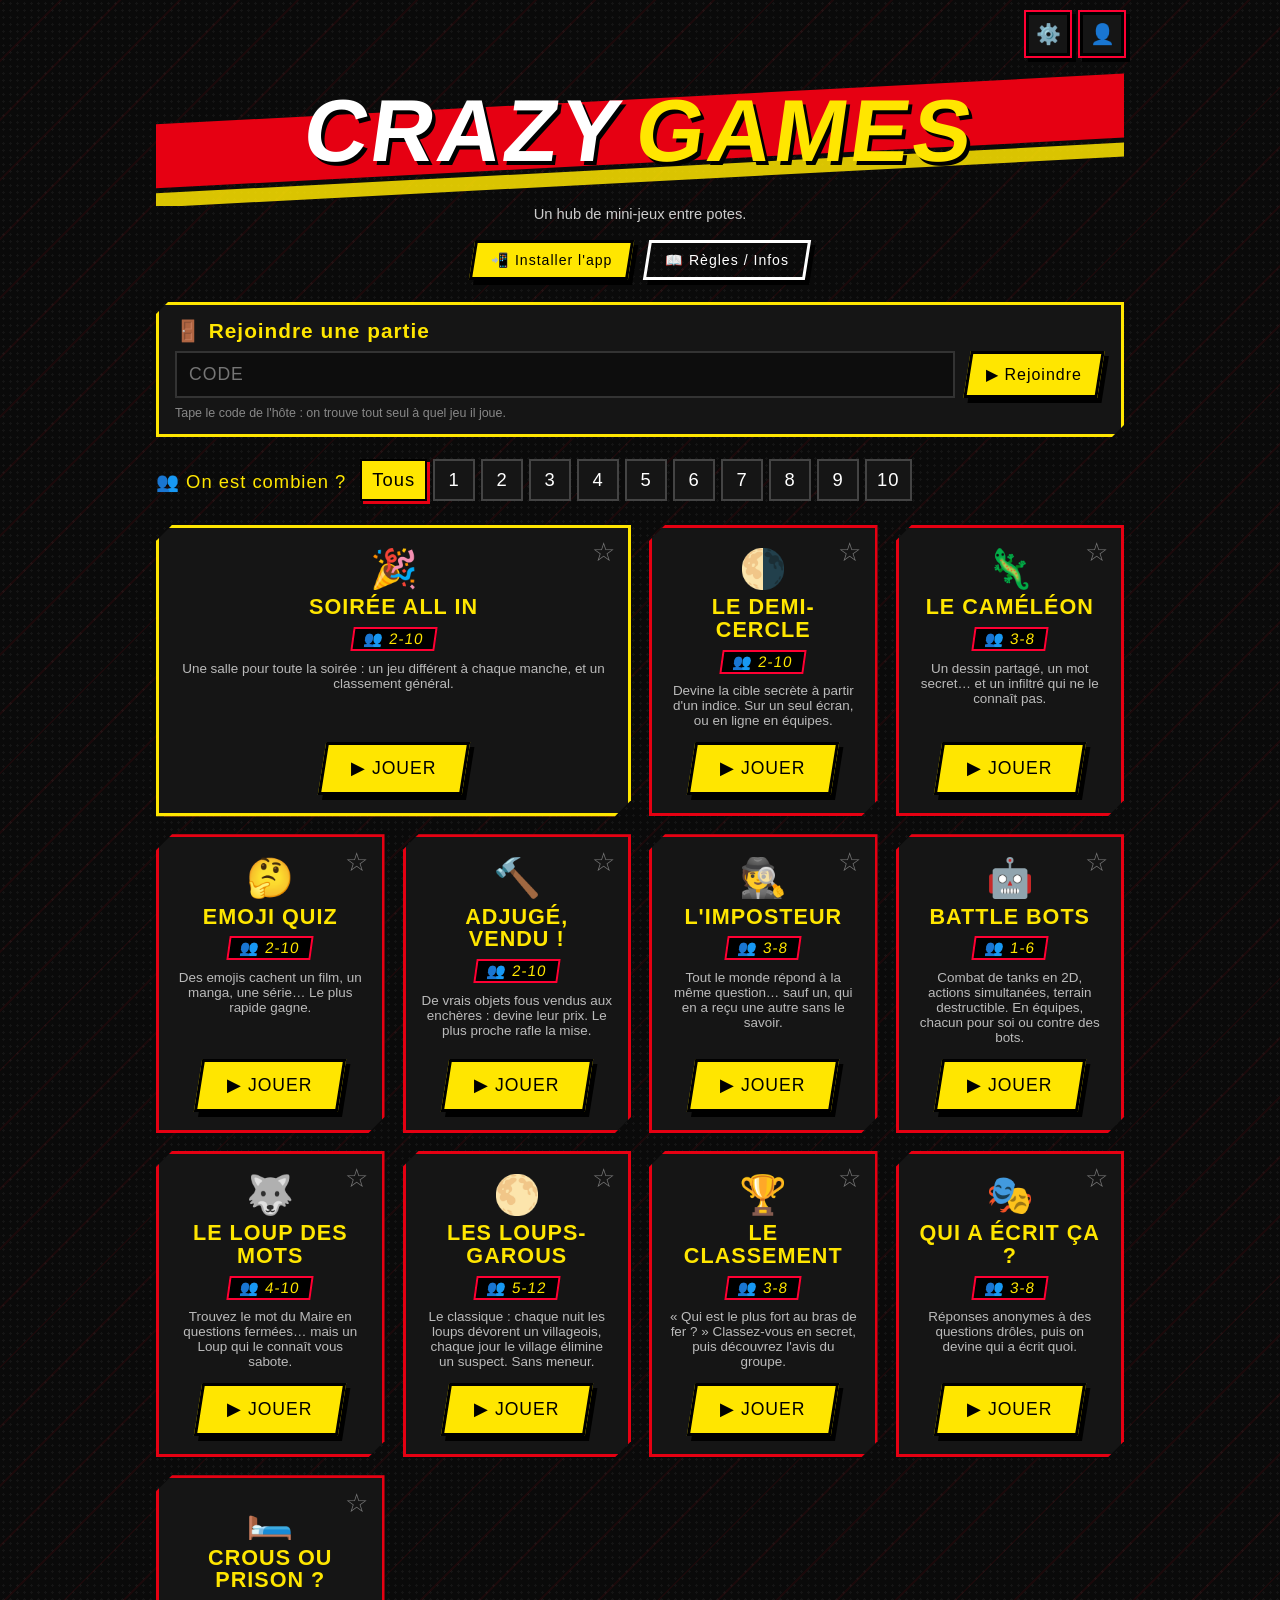
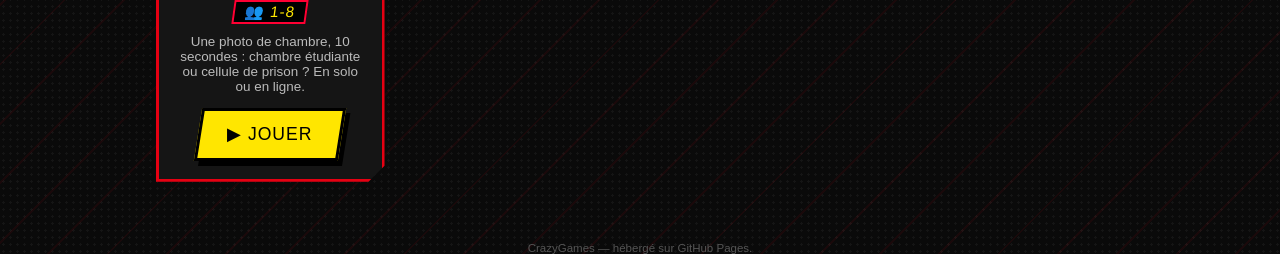
==== index.html @ e814bac5 "Adjugé, vendu ! : 11 photos de plus (30 au total), cache v54 Co-Authored-By: Claude Opus 5.5 <norepl" ====
<!DOCTYPE html>
<html lang="fr">
<head>
<meta charset="UTF-8">
<!-- sécurité : seuls les scripts du site peuvent s'exécuter (aucun script injecté, aucun site tiers) -->
<meta http-equiv="Content-Security-Policy" content="default-src 'self'; script-src 'self'; style-src 'self' 'unsafe-inline' https://fonts.googleapis.com; font-src 'self' https://fonts.gstatic.com; img-src 'self' data: blob:; media-src 'self' data: blob:; connect-src 'self' https://pjcmpgqektxaidjkjylp.supabase.co wss://pjcmpgqektxaidjkjylp.supabase.co https://0.peerjs.com wss://0.peerjs.com; worker-src 'self'; manifest-src 'self'; object-src 'none'; base-uri 'self'; form-action 'self'">
<meta name="referrer" content="strict-origin-when-cross-origin">
<meta name="viewport" content="width=device-width, initial-scale=1, maximum-scale=1, viewport-fit=cover">
<title>CRAZY GAMES</title>
<meta name="theme-color" content="#0a0a0a">
<!-- app installable (PWA) : manifest.webmanifest + sw.js + js/pwa.js -->
<link rel="manifest" href="manifest.webmanifest">
<link rel="icon" type="image/png" sizes="192x192" href="icons/icon-192.png">
<link rel="apple-touch-icon" href="icons/apple-touch-icon.png">
<meta name="apple-mobile-web-app-capable" content="yes">
<meta name="mobile-web-app-capable" content="yes">
<meta name="apple-mobile-web-app-status-bar-style" content="black-translucent">
<meta name="apple-mobile-web-app-title" content="Crazy Games">
<link rel="preconnect" href="https://fonts.googleapis.com">
<link rel="preconnect" href="https://fonts.gstatic.com" crossorigin>
<link href="https://fonts.googleapis.com/css2?family=Bebas+Neue&family=Permanent+Marker&family=Oswald:wght@400;500;600;700&display=swap" rel="stylesheet">
<!-- ?v= : à augmenter à chaque mise à jour, pour que le navigateur ne mélange
     jamais d'anciens fichiers en cache avec les nouveaux. -->
<link rel="stylesheet" href="css/style.css?v=54">
</head>
<body>

<!-- ================= INTRO ANIMÉE (5 s, voir js/intro.js) ================= -->
<div id="introOverlay" aria-hidden="true">
  <canvas id="introGL"></canvas>
  <canvas id="introCanvas"></canvas>
  <button id="introSkip" type="button" tabindex="-1"><span>PASSER ▶</span></button>
  <div id="introSoundHint">🔊 Touche l'écran pour le son</div>
</div>
<script src="js/audio.js?v=54"></script>
<script src="js/intro.js?v=54"></script>

<!-- ================= HUB ================= -->
<div id="view-hub" class="view active">
  <div id="hubApp">
    <header class="hub-header">
      <div class="hub-corner">
        <button class="hub-icon-btn" id="settingsBtn" type="button" aria-label="Réglages (son, musique, vibrations)" title="Réglages"><span aria-hidden="true">⚙️</span></button>
        <button class="hub-icon-btn" id="accountBtn" type="button" aria-label="Mon compte : se connecter" title="Se connecter"><span aria-hidden="true">👤</span></button>
      </div>
      <div class="hub-banner-wrap">
        <div class="hub-banner-stripe"></div>
        <h1 class="hub-title"><span>CRAZY</span><span class="hub-title-accent">GAMES</span></h1>
        <div class="hub-banner-stripe reverse"></div>
      </div>
      <p class="subtitle" style="text-align:center;">Un hub de mini-jeux entre potes.</p>
      <div class="btn-row center">
        <button class="btn yellow small" id="installBtn" style="display:none;"><span>📲 Installer l'app</span></button>
        <button class="btn ghost small" id="hubInfoBtn"><span>📖 Règles / Infos</span></button>
      </div>
    </header>

    <section class="hub-join" aria-labelledby="hubJoinTitle">
      <h2 class="hub-join-title" id="hubJoinTitle">🚪 Rejoindre une partie</h2>
      <div class="join-row">
        <input type="text" id="hubJoinCode" data-enter="hubJoinBtn" aria-label="Code de la salle" placeholder="Code" maxlength="20" style="text-transform:uppercase;" autocomplete="off" autocapitalize="characters" enterkeyhint="go">
        <button class="btn yellow" id="hubJoinBtn" type="button"><span>▶ Rejoindre</span></button>
      </div>
      <p class="theme-count hub-join-msg" id="hubJoinMsg" role="status">Tape le code de l'hôte : on trouve tout seul à quel jeu il joue.</p>
    </section>

    <div class="hub-filter" role="group" aria-labelledby="hubFilterLabel">
      <span class="hub-filter-label" id="hubFilterLabel">👥 On est combien ?</span>
      <div class="hub-filter-chips" id="hubFilter">
        <button type="button" class="hub-chip active" data-n="0" aria-pressed="true">Tous</button>
        <button type="button" class="hub-chip" data-n="1" aria-pressed="false">1</button>
        <button type="button" class="hub-chip" data-n="2" aria-pressed="false">2</button>
        <button type="button" class="hub-chip" data-n="3" aria-pressed="false">3</button>
        <button type="button" class="hub-chip" data-n="4" aria-pressed="false">4</button>
        <button type="button" class="hub-chip" data-n="5" aria-pressed="false">5</button>
        <button type="button" class="hub-chip" data-n="6" aria-pressed="false">6</button>
        <button type="button" class="hub-chip" data-n="7" aria-pressed="false">7</button>
        <button type="button" class="hub-chip" data-n="8" aria-pressed="false">8</button>
        <button type="button" class="hub-chip" data-n="9" aria-pressed="false">9</button>
        <button type="button" class="hub-chip" data-n="10" aria-pressed="false">10</button>
      </div>
      <p class="hub-filter-note" id="hubFilterNote" aria-live="polite"></p>
    </div>

    <div class="game-grid" id="gameGrid">
      <div class="game-card available party-card" data-min="2" data-max="10">
        <div class="game-card-icon" aria-hidden="true">🎉</div>
        <h3>SOIRÉE ALL IN</h3>
        <span class="game-pill" title="Nombre de joueurs">👥 2-10</span>
        <p>Une salle pour toute la soirée : un jeu différent à chaque manche, et un classement général.</p>
        <button class="btn yellow" id="playSoireeBtn" aria-label="Jouer : Soirée All in"><span>▶ JOUER</span></button>
      </div>
      <div class="game-card available" data-min="2" data-max="10">
        <div class="game-card-icon" aria-hidden="true">🌗</div>
        <h3>LE DEMI-CERCLE</h3>
        <span class="game-pill" title="Nombre de joueurs">👥 2-10</span>
        <p>Devine la cible secrète à partir d'un indice. Sur un seul écran, ou en ligne en équipes.</p>
        <button class="btn yellow" id="playDemicercleBtn" aria-label="Jouer : Le Demi-Cercle"><span>▶ JOUER</span></button>
      </div>
      <div class="game-card available" data-min="3" data-max="8">
        <div class="game-card-icon" aria-hidden="true">🦎</div>
        <h3>LE CAMÉLÉON</h3>
        <span class="game-pill" title="Nombre de joueurs">👥 3-8</span>
        <p>Un dessin partagé, un mot secret… et un infiltré qui ne le connaît pas.</p>
        <button class="btn yellow" id="playCameleonBtn" aria-label="Jouer : Le Caméléon"><span>▶ JOUER</span></button>
      </div>
      <div class="game-card available" data-min="2" data-max="10">
        <div class="game-card-icon" aria-hidden="true">🤔</div>
        <h3>EMOJI QUIZ</h3>
        <span class="game-pill" title="Nombre de joueurs">👥 2-10</span>
        <p>Des emojis cachent un film, un manga, une série… Le plus rapide gagne.</p>
        <button class="btn yellow" id="playEmojiBtn" aria-label="Jouer : Emoji Quiz"><span>▶ JOUER</span></button>
      </div>
      <div class="game-card available" data-min="2" data-max="10">
        <div class="game-card-icon" aria-hidden="true">🔨</div>
        <h3>ADJUGÉ, VENDU !</h3>
        <span class="game-pill" title="Nombre de joueurs">👥 2-10</span>
        <p>De vrais objets fous vendus aux enchères : devine leur prix. Le plus proche rafle la mise.</p>
        <button class="btn yellow" id="playEnchereBtn" aria-label="Jouer : Adjugé, vendu !"><span>▶ JOUER</span></button>
      </div>
      <div class="game-card available" data-min="3" data-max="8">
        <div class="game-card-icon" aria-hidden="true">🕵️</div>
        <h3>L'IMPOSTEUR</h3>
        <span class="game-pill" title="Nombre de joueurs">👥 3-8</span>
        <p>Tout le monde répond à la même question… sauf un, qui en a reçu une autre sans le savoir.</p>
        <button class="btn yellow" id="playImposteurBtn" aria-label="Jouer : L'Imposteur"><span>▶ JOUER</span></button>
      </div>
      <div class="game-card available" data-min="1" data-max="6">
        <div class="game-card-icon" aria-hidden="true">🤖</div>
        <h3>BATTLE BOTS</h3>
        <span class="game-pill" title="Nombre de joueurs">👥 1-6</span>
        <p>Combat de tanks en 2D, actions simultanées, terrain destructible. En équipes, chacun pour soi ou contre des bots.</p>
        <button class="btn yellow" id="playBotsBtn" aria-label="Jouer : Battle Bots"><span>▶ JOUER</span></button>
      </div>
      <div class="game-card available" data-min="4" data-max="10">
        <div class="game-card-icon" aria-hidden="true">🐺</div>
        <h3>LE LOUP DES MOTS</h3>
        <span class="game-pill" title="Nombre de joueurs">👥 4-10</span>
        <p>Trouvez le mot du Maire en questions fermées… mais un Loup qui le connaît vous sabote.</p>
        <button class="btn yellow" id="playLoupBtn" aria-label="Jouer : Le Loup des mots"><span>▶ JOUER</span></button>
      </div>
      <div class="game-card available" data-min="5" data-max="12">
        <div class="game-card-icon" aria-hidden="true">🌕</div>
        <h3>LES LOUPS-GAROUS</h3>
        <span class="game-pill" title="Nombre de joueurs">👥 5-12</span>
        <p>Le classique : chaque nuit les loups dévorent un villageois, chaque jour le village élimine un suspect. Sans meneur.</p>
        <button class="btn yellow" id="playGarouBtn" aria-label="Jouer : Les Loups-Garous"><span>▶ JOUER</span></button>
      </div>
      <div class="game-card available" data-min="3" data-max="8">
        <div class="game-card-icon" aria-hidden="true">🏆</div>
        <h3>LE CLASSEMENT</h3>
        <span class="game-pill" title="Nombre de joueurs">👥 3-8</span>
        <p>« Qui est le plus fort au bras de fer ? » Classez-vous en secret, puis découvrez l'avis du groupe.</p>
        <button class="btn yellow" id="playClassementBtn" aria-label="Jouer : Le Classement"><span>▶ JOUER</span></button>
      </div>
      <div class="game-card available" data-min="3" data-max="8">
        <div class="game-card-icon" aria-hidden="true">🎭</div>
        <h3>QUI A ÉCRIT ÇA ?</h3>
        <span class="game-pill" title="Nombre de joueurs">👥 3-8</span>
        <p>Réponses anonymes à des questions drôles, puis on devine qui a écrit quoi.</p>
        <button class="btn yellow" id="playQuiaecritBtn" aria-label="Jouer : Qui a écrit ça ?"><span>▶ JOUER</span></button>
      </div>
      <div class="game-card available" data-min="1" data-max="8">
        <div class="game-card-icon" aria-hidden="true">🛏️</div>
        <h3>CROUS OU PRISON ?</h3>
        <span class="game-pill" title="Nombre de joueurs">👥 1-8</span>
        <p>Une photo de chambre, 10 secondes : chambre étudiante ou cellule de prison ? En solo ou en ligne.</p>
        <button class="btn yellow" id="playCrousprisonBtn" aria-label="Jouer : Crous ou Prison ?"><span>▶ JOUER</span></button>
      </div>
    </div>
  </div>
  <footer>CrazyGames — hébergé sur GitHub Pages.</footer>
</div>

<!-- ================= LE DEMI-CERCLE ================= -->
<div id="view-demicercle" class="view">
  <div class="hub-return-bar">
    <button class="btn ghost small" id="hubReturnBtn"><span>🏠 Retour au Hub</span></button>
  </div>
<div id="app">

  <div class="topbar">
    <div class="logo-block">
      <div class="logo"><span>LE DEMI-<em>CERCLE</em></span></div>
      <div class="badge-round" id="roundBadge">MANCHE N°1</div>
    </div>
    <div class="net-status offline" id="netStatus" style="display:none;">
      <span class="net-dot"></span><span class="net-label">HORS LIGNE</span>
    </div>
    <div class="scoreboard" id="scoreboard" aria-live="polite"></div>
  </div>

  <div class="net-banner" id="netBanner" role="status">
    <span id="netBannerText"></span>
    <button class="btn ghost small" id="netBannerAbort"><span>✕ Abandonner la partie</span></button>
  </div>

  <!-- MODE SELECT / GLOBAL SETUP -->
  <section class="screen active" id="screen-mode">
    <div class="panel">
      <h1 class="screen-title">LE DEMI-CERCLE</h1>
      <p class="subtitle">Devinez la cible secrète à partir d'un simple indice.</p>
      <div class="mode-buttons">
        <button class="btn yellow" id="chooseLocalBtn"><span>🏠 LOCAL — Même écran</span></button>
        <button class="btn yellow" id="chooseOnlineBtn"><span>🌐 EN LIGNE — 2 À 10 JOUEURS</span></button>
      </div>
      <div class="btn-row" style="margin-top:16px;">
        <button class="btn ghost small" id="rulesBtn"><span>📖 Règles du jeu</span></button>
      </div>
      <label for="roundsLimit" style="margin-top:18px;">Nombre de manches (laisser vide = illimité)</label>
      <input type="number" id="roundsLimit" min="1" placeholder="Illimité" inputmode="numeric">
      <p class="subtitle" style="margin-top:-8px;margin-bottom:0;">En mode « Rejoindre une salle », ces réglages sont automatiquement remplacés par ceux de l'hôte.</p>
    </div>

    <details class="panel fold" id="themeBankFold">
      <summary><h2 class="screen-title panel-title">🗂️ BANQUE DE THÈMES</h2><span class="theme-count fold-count" id="themeCountShort"></span></summary>
      <p class="subtitle" style="margin-top:12px;">Un thème est tiré au hasard à chaque manche. Ajoutez ou supprimez les vôtres — ils sont sauvegardés dans ce navigateur !</p>
      <div class="theme-count" id="themeCount"></div>
      <div class="theme-list" id="themeList"></div>
      <div class="btn-row" style="margin-top:-4px;margin-bottom:10px;">
        <button class="btn ghost small" id="resetThemesBtn"><span>↺ Réinitialiser les thèmes par défaut</span></button>
      </div>

      <div id="customThemeForm">
        <div class="form-row3">
          <div>
            <label for="customThemeName">Nom du thème</label>
            <input type="text" id="customThemeName" placeholder="Ex : Pizzas" maxlength="30">
          </div>
          <div>
            <label for="customLeft">Extrémité gauche</label>
            <input type="text" id="customLeft" placeholder="Ex : Dégueu" maxlength="20">
          </div>
          <div>
            <label for="customRight">Extrémité droite</label>
            <input type="text" id="customRight" placeholder="Ex : Divine" maxlength="20">
          </div>
        </div>
        <div class="btn-row">
          <button class="btn ghost small" id="addThemeBtn"><span>＋ Ajouter le thème</span></button>
        </div>
      </div>
    </details>

    <div class="panel">
      <h2 class="screen-title panel-title">🎯 MEILLEURES ESTIMATIONS</h2>
      <div class="format-toggle" id="bestEstTabs">
        <button type="button" class="btn ghost small format-opt active" data-tab="mine"><span>📱 Sur cet appareil</span></button>
        <button type="button" class="btn ghost small format-opt" data-tab="all"><span>🌍 Top de tous les joueurs</span></button>
      </div>
      <div class="est-list" id="bestEstList"></div>
      <p class="subtitle" style="font-size:0.8rem;margin:6px 0 0;">Le top de tous les joueurs regroupe les manches en ligne à 50 points ou plus des joueurs connectés à un compte.</p>
    </div>
  </section>

  <!-- LOCAL SETUP -->
  <section class="screen" id="screen-setup">
    <div class="panel">
      <span class="back-link" id="backFromSetup">◀ Retour</span>
      <h1 class="screen-title">QUI JOUE ?</h1>
      <p class="subtitle">Partie en local, sur le même écran.</p>
      <div class="form-row">
        <div>
          <label for="playerName1">Joueur 1</label>
          <input type="text" id="playerName1" value="Joueur 1" maxlength="18">
        </div>
        <div>
          <label for="playerName2">Joueur 2</label>
          <input type="text" id="playerName2" value="Joueur 2" maxlength="18">
        </div>
      </div>
      <div class="btn-row">
        <button class="btn yellow" id="startGameBtn"><span>▶ COMMENCER LA PARTIE</span></button>
      </div>
    </div>
  </section>

  <!-- ONLINE ENTRY -->
  <section class="screen" id="screen-online">
    <div class="panel">
      <span class="back-link" id="backFromOnline">◀ Retour</span>
      <h1 class="screen-title">PARTIE EN LIGNE</h1>
      <p class="subtitle">Affronte un autre joueur en 1 vs 1, forme une équipe de 2 en 2 vs 2, ou jouez de 3 à 10 en équipes tournantes. Choisis le format en créant la salle — les autres la rejoignent ensuite avec le code (ou le lien). Les thèmes que tu as ajoutés à ta banque sont partagés avec la salle.</p>
      <label for="onlineName">Ton nom</label>
      <input type="text" id="onlineName" placeholder="Ton pseudo" maxlength="18">
    </div>

    <div class="panel">
      <h2 class="screen-title panel-title">🚪 REJOINDRE UNE SALLE</h2>
      <label for="joinCodeInput">Code de la salle</label>
      <div class="join-row">
        <input type="text" id="joinCodeInput" data-enter="joinRoomBtn" placeholder="Code" maxlength="20" style="text-transform:uppercase;" autocomplete="off" autocapitalize="characters" enterkeyhint="go">
        <button class="btn yellow" id="joinRoomBtn"><span>▶ Rejoindre</span></button>
      </div>
      <p class="theme-count join-hint">Ou ouvre le lien d'invitation / scanne le QR code de l'hôte.</p>
    </div>

    <div class="panel">
      <h2 class="screen-title panel-title">🔑 CRÉER UNE SALLE</h2>
      <label>Format de la partie</label>
      <div class="format-toggle">
        <button class="btn ghost small format-opt active" id="formatBtn1v1" data-format="1v1"><span>👤 1 VS 1</span></button>
        <button class="btn ghost small format-opt" id="formatBtn2v2" data-format="2v2"><span>👥 2 VS 2</span></button>
        <button class="btn ghost small format-opt" id="formatBtnRot" data-format="rot"><span>🔄 ÉQUIPES TOURNANTES (3-10)</span></button>
      </div>
      <label for="hostCodeInput">Code de la salle (choisis-le, tes amis tapent le même)</label>
      <input type="text" id="hostCodeInput" data-room-code="createRoomBtn" placeholder="Ex : SOIREE-YASIN" maxlength="20" style="text-transform:uppercase;" autocomplete="off">
      <div class="btn-row">
        <button class="btn yellow small" id="createRoomBtn"><span>Créer la salle</span></button>
      </div>
    </div>
  </section>

  <!-- LOBBY 2v2 -->
  <section class="screen" id="screen-lobby">
    <div class="panel">
      <span class="back-link" id="backFromLobby">◀ Quitter la salle</span>
      <h1 class="screen-title" id="lobbyTitle">LOBBY</h1>
      <div class="room-code-display" id="lobbyCodeDisplay">------</div>
      <div class="btn-row center">
        <button class="btn ghost small" id="copyCodeBtn"><span>📋 Copier le code</span></button>
        <button class="btn ghost small" id="copyLinkBtn"><span>🔗 Copier le lien</span></button>
      </div>

      <div class="rot-lobby" id="rotPlayerList" style="display:none;"></div>
      <div class="team-columns" id="lobbyTeamCols">
        <div class="team-col">
          <h3 id="teamColHeader0">🔴 ÉQUIPE ROUGE</h3>
          <div class="seat" id="seatSlot0">En attente...</div>
          <div class="seat" id="seatSlot1">En attente...</div>
        </div>
        <div class="team-col blue">
          <h3 id="teamColHeader1">🔵 ÉQUIPE BLEUE</h3>
          <div class="seat" id="seatSlot2">En attente...</div>
          <div class="seat" id="seatSlot3">En attente...</div>
        </div>
      </div>

      <p class="lobby-status" id="lobbyStatusMsg">En attente de joueurs...</p>
      <p class="theme-count" id="lobbySharedThemes" style="text-align:center;"></p>
      <p class="theme-count" id="lobbyWatchers" style="text-align:center;" hidden></p>
      <div class="btn-row center lobby-start">
        <button class="btn yellow" id="lobbyStartBtn" style="display:none;"><span>🎮 Lancer la partie</span></button>
      </div>
    </div>
  </section>

  <!-- TARGET (Giver) -->
  <section class="screen" id="screen-target">
    <div class="panel">
      <h1 class="screen-title">🎯 <span id="targetGiverName"></span>, REGARDE LA CIBLE</h1>
      <p class="subtitle">Thème : <b id="targetThemeName" style="color:var(--yellow);"></b> — <span id="targetSubtitleTail"></span></p>

      <div class="dial-wrap" id="dialTargetWrap"></div>
      <div class="dial-labels">
        <div class="dial-label left" id="targetLeftLabel"></div>
        <div class="dial-label right" id="targetRightLabel"></div>
      </div>

      <div class="btn-row center">
        <button class="btn ghost small" id="rerollTargetBtn"><span>🎲 Nouvelle cible</span></button>
      </div>

      <label for="clueInput" style="margin-top:22px;">Ton indice</label>
      <input type="text" id="clueInput" placeholder="Ex : Le film Minecraft..." maxlength="80">

      <div class="btn-row center">
        <button class="btn yellow" id="validateClueBtn"><span>🙈 Valider et cacher l'écran</span></button>
      </div>
    </div>
  </section>

  <!-- PASS DEVICE (local) / WAITING (online) -->
  <section class="screen" id="screen-pass">
    <div class="panel pass-content" id="passLocalContent">
      <div class="pass-icon">🔄</div>
      <p class="subtitle" style="margin-bottom:0;">Passe l'appareil à</p>
      <div class="pass-name" id="passGuesserName"></div>
      <p class="subtitle">Ne regarde pas l'écran avant que ce soit ton tour !</p>
      <div class="btn-row center">
        <button class="btn yellow" id="readyGuessBtn"><span>👁 Je suis prêt(e) !</span></button>
      </div>
    </div>
    <div class="panel pass-content" id="passOnlineContent" style="display:none;">
      <div class="pass-icon">⏳</div>
      <p class="subtitle" style="margin-bottom:0;">En attente de l'indice de</p>
      <div class="pass-name" id="passOnlineGiverName"></div>
      <p class="subtitle">Ça arrive dans un instant...</p>
    </div>
  </section>

  <!-- SPECTATE (online, live view) -->
  <section class="screen" id="screen-spectate">
    <div class="panel">
      <div class="live-tag">🔴 EN DIRECT</div>
      <h1 class="screen-title"><span id="spectateGuesserName"></span> RÉFLÉCHIT...</h1>
      <p class="subtitle">Thème : <b id="spectateThemeName" style="color:var(--yellow);"></b></p>
      <div class="clue-bubble"><small>Indice</small><span id="spectateClueText"></span></div>
      <div class="dial-wrap" id="dialSpectateWrap"></div>
      <div class="dial-labels">
        <div class="dial-label left" id="spectateLeftLabel"></div>
        <div class="dial-label right" id="spectateRightLabel"></div>
      </div>
    </div>
  </section>

  <!-- GUESS -->
  <section class="screen" id="screen-guess">
    <div class="panel">
      <h1 class="screen-title">🕵️ <span id="guessGuesserName"></span>, À TOI DE DEVINER</h1>
      <p class="subtitle">Thème : <b id="guessThemeName" style="color:var(--yellow);"></b></p>

      <div class="clue-bubble"><small>Indice donné</small><span id="guessClueText"></span></div>

      <div class="readout" id="guessReadout">50%</div>
      <div class="dial-wrap" id="dialGuessWrap"></div>
      <div class="dial-labels">
        <div class="dial-label left" id="guessLeftLabel"></div>
        <div class="dial-label right" id="guessRightLabel"></div>
      </div>
      <div class="slider-row">
        <input type="range" id="guessSlider" aria-label="Position de l'aiguille (0 à 100)" min="0" max="100" step="0.5" value="50">
      </div>

      <div class="btn-row center" id="wagerRow" style="display:none;">
        <button class="btn ghost wager-btn" id="wagerBtn"><span>🎲 Pari de Confiance (Risque)</span></button>
      </div>

      <div class="btn-row center">
        <button class="btn yellow" id="validateGuessBtn"><span>✅ Valider mon estimation</span></button>
      </div>
    </div>
  </section>

  <!-- REVEAL -->
  <section class="screen" id="screen-reveal">
    <div class="panel">
      <div class="reveal-banner" id="revealBanner">RÉSULTAT</div>
      <div class="live-tag" id="revealWagerBadge" style="display:none;">🎲 PARI DE CONFIANCE</div>
      <div class="reveal-points" id="revealPoints">+0</div>
      <div class="reveal-points-detail" id="revealPointsDetail"></div>
      <div class="reveal-team-score" id="revealTeamScoreLine"></div>
      <p class="reveal-meta">Indice de <b id="revealGiverName"></b> sur <b id="revealTheme"></b> — deviné par <b id="revealGuesserName"></b></p>
      <div class="clue-bubble"><small>Indice donné</small><span id="revealClue"></span></div>

      <div class="dial-wrap" id="dialRevealWrap"></div>

      <div class="btn-row center">
        <button class="btn yellow" id="revealContinueBtn"><span>▶ Manche suivante</span></button>
        <button class="btn ghost" id="endGameBtn" style="display:none;"><span>🏁 Terminer la partie</span></button>
        <span class="waiting-label" id="waitingHostLabel" style="display:none;"></span>
      </div>
    </div>
  </section>

  <!-- END -->
  <section class="screen" id="screen-end">
    <div class="panel">
      <h1 class="screen-title" style="text-align:center;">🏆 FIN DE LA PARTIE</h1>
      <div id="endLocalContent">
        <div id="endWinnerText"></div>
        <div id="endFinalScores"></div>
      </div>
      <div id="endOnlineContent" style="display:none;"></div>
      <div class="btn-row center" style="margin-top:20px;">
        <button class="btn yellow" id="rematchBtn" style="display:none;"><span>🔁 Revanche (mêmes joueurs)</span></button>
        <button class="btn yellow" id="restartBtn"><span>🔁 Rejouer</span></button>
        <span class="waiting-label" id="rematchWaitLabel" style="display:none;">⏳ L'hôte peut lancer une revanche...</span>
      </div>
    </div>
  </section>

  <footer>Inspiré du <b>Jeu du Demi-Cercle</b> (Wankil Studio) — édition non-officielle. Le mode en ligne utilise une connexion directe (WebRTC/PeerJS) entre les navigateurs, sans serveur de jeu.</footer>
</div>
</div>

<!-- ================= LE CAMÉLÉON ================= -->
<div id="view-cameleon" class="view">
  <div class="hub-return-bar">
    <button class="btn ghost small" id="chamHubReturnBtn"><span>🏠 Retour au Hub</span></button>
  </div>
  <div id="chamApp" style="max-width:900px;margin:0 auto;padding:0 16px 60px;">

    <div class="topbar">
      <div class="logo-block">
        <div class="logo"><span>LE <em>CAMÉLÉON</em></span></div>
      </div>
      <div class="net-status offline" id="chamNetStatus">
        <span class="net-dot"></span><span class="net-label">HORS LIGNE</span>
      </div>
    </div>

    <div class="net-banner" id="chamNetBanner" role="status">
      <span id="chamNetBannerText"></span>
    </div>

    <!-- ONLINE ENTRY -->
    <section class="cham-screen active" id="cham-screen-online">
      <div class="panel">
        <h1 class="screen-title">LE CAMÉLÉON</h1>
        <p class="subtitle">3 à 8 joueurs. Tout le monde connaît le mot secret, sauf un — le Caméléon. Un dessin partagé, un trait chacun, puis un vote pour le démasquer.</p>
        <div class="btn-row">
          <button class="btn ghost small" id="chamRulesBtn"><span>📖 Règles du jeu</span></button>
        </div>
        <label for="chamName" style="margin-top:16px;">Ton nom</label>
        <input type="text" id="chamName" placeholder="Ton pseudo" maxlength="18">
        <label>Ta couleur de trait</label>
        <div class="cham-palette" id="chamColorPicker"></div>
      </div>

      <div class="panel">
        <h2 class="screen-title panel-title">🚪 REJOINDRE UNE SALLE</h2>
        <label for="chamJoinCode">Code de la salle</label>
        <div class="join-row">
          <input type="text" id="chamJoinCode" data-enter="chamJoinRoomBtn" placeholder="Code" maxlength="20" style="text-transform:uppercase;" autocomplete="off" autocapitalize="characters" enterkeyhint="go">
          <button class="btn yellow" id="chamJoinRoomBtn"><span>▶ Rejoindre</span></button>
        </div>
        <p class="theme-count join-hint">Ou ouvre le lien d'invitation / scanne le QR code de l'hôte.</p>
      </div>

      <div class="panel">
        <h2 class="screen-title panel-title">🔑 CRÉER UNE SALLE</h2>
        <p class="subtitle" style="margin-bottom:10px;">Mot personnalisé (optionnel) : il rejoint ta banque de mots.</p>
        <div class="form-row">
          <div>
            <label for="chamCustomTheme">Thème</label>
            <input type="text" id="chamCustomTheme" placeholder="Ex : Desserts" maxlength="24">
          </div>
          <div>
            <label for="chamCustomWord">Mot secret</label>
            <input type="text" id="chamCustomWord" placeholder="Ex : Tiramisu" maxlength="24">
          </div>
        </div>
        <div class="btn-row">
          <button class="btn ghost small" id="chamAddWordBtn"><span>＋ Ajouter à la banque</span></button>
        </div>
        <label for="chamHostCode">Code de la salle (choisis-le, tes amis tapent le même)</label>
        <input type="text" id="chamHostCode" data-room-code="chamCreateRoomBtn" placeholder="Ex : SOIREE-YASIN" maxlength="20" style="text-transform:uppercase;" autocomplete="off">
        <div class="btn-row">
          <button class="btn yellow small" id="chamCreateRoomBtn"><span>Créer la salle</span></button>
        </div>
      </div>
    </section>

    <!-- LOBBY -->
    <section class="cham-screen" id="cham-screen-lobby">
      <div class="panel">
        <span class="back-link" id="chamBackFromLobby">◀ Quitter la salle</span>
        <h1 class="screen-title">LOBBY</h1>
        <div class="room-code-display" id="chamCodeDisplay">------</div>
        <div class="btn-row center">
          <button class="btn ghost small" id="chamCopyCodeBtn"><span>📋 Copier le code</span></button>
          <button class="btn ghost small" id="chamCopyLinkBtn"><span>🔗 Copier le lien</span></button>
        </div>
        <div class="cham-player-list" id="chamPlayerList"></div>
        <div class="host-opts" id="chamHostOpts" hidden>
          <label for="chamInkSel">🖋️ Encre par tour</label>
          <select id="chamInkSel">
            <option value="700">Peu (un ou deux traits)</option>
            <option value="1100" selected>Normal</option>
            <option value="1600">Beaucoup</option>
          </select>
          <label for="chamPassSel">🔁 Passages par joueur</label>
          <select id="chamPassSel">
            <option value="1">1 passage</option>
            <option value="2" selected>2 passages</option>
            <option value="3">3 passages</option>
          </select>
        </div>
        <p class="lobby-status" id="chamLobbyStatus">En attente de joueurs... (3 minimum)</p>
        <div class="btn-row center lobby-start">
          <button class="btn yellow" id="chamStartBtn" style="display:none;"><span>🎮 Lancer la partie</span></button>
        </div>
      </div>
    </section>

    <!-- CANVAS / DRAWING -->
    <section class="cham-screen" id="cham-screen-canvas">
      <div class="panel">
        <div class="cham-role-card" id="chamRoleCard">
          <div class="cham-role-theme" id="chamRoleTheme"></div>
          <div class="cham-role-word" id="chamRoleWord"></div>
        </div>

        <div class="cham-turn-banner" id="chamTurnBanner">AU TOUR DE ... DE DESSINER</div>
        <div class="cham-progress" id="chamProgress"></div>
        <div class="bots-timer" style="margin-bottom:10px;"><div class="bots-timer-fill" id="chamTurnTimerFill"></div><span id="chamTurnTimerText"></span></div>
        <div class="cham-ink" id="chamInkWrap" style="visibility:hidden;"><div class="cham-ink-fill" id="chamInkFill"></div><span id="chamInkText"></span></div>

        <div class="cham-canvas-frame">
          <canvas class="cham-canvas" id="chamCanvas" width="800" height="500"></canvas>
        </div>
        <div class="btn-row center">
          <button class="btn yellow" id="chamDoneBtn" style="display:none;"><span>✅ J'ai fini mon tour</span></button>
        </div>

        <div class="cham-palette" id="chamActivePalette" style="display:none;"></div>
      </div>
    </section>

    <!-- VOTING -->
    <section class="cham-screen" id="cham-screen-voting">
      <div class="panel">
        <h1 class="screen-title">🗳 QUI EST LE CAMÉLÉON ?</h1>
        <p class="subtitle">Observez le dessin final et votez pour l'infiltré présumé.</p>
        <div class="cham-canvas-frame">
          <canvas class="cham-canvas readonly" id="chamVoteCanvas" width="800" height="500"></canvas>
        </div>
        <div class="bots-timer" style="margin-bottom:14px;"><div class="bots-timer-fill" id="chamVoteTimerFill"></div><span id="chamVoteTimerText"></span></div>
        <div class="cham-player-list" id="chamVoteList"></div>
        <p class="lobby-status" id="chamVoteStatus"></p>
      </div>
    </section>

    <!-- CHAMELEON GUESS -->
    <section class="cham-screen" id="cham-screen-guess">
      <div class="panel">
        <h1 class="screen-title">😱 LE CAMÉLÉON EST DÉMASQUÉ !</h1>
        <p class="subtitle" id="chamGuessSubtitle"></p>
        <div class="bots-timer" style="margin-bottom:14px;"><div class="bots-timer-fill" id="chamGuessTimerFill"></div><span id="chamGuessTimerText"></span></div>
        <div id="chamGuessSelfBox" style="display:none;">
          <label for="chamGuessInput">Ta tentative</label>
          <input type="text" id="chamGuessInput" placeholder="Le mot secret était..." maxlength="30">
          <div class="btn-row center">
            <button class="btn yellow" id="chamGuessSubmitBtn"><span>✅ Valider ma tentative</span></button>
          </div>
        </div>
        <div id="chamGuessWaitBox" style="display:none;" class="pass-content">
          <div class="pass-icon">⏳</div>
          <p class="subtitle">Le Caméléon réfléchit à sa dernière chance...</p>
        </div>
      </div>
    </section>

    <!-- RESULT -->
    <section class="cham-screen" id="cham-screen-result">
      <div class="panel">
        <div class="cham-result-banner" id="chamResultBanner">RÉSULTAT</div>
        <div class="cham-word-reveal" id="chamWordReveal"></div>
        <div class="cham-canvas-frame">
          <canvas class="cham-canvas readonly" id="chamResultCanvas" width="800" height="500"></canvas>
        </div>
        <div class="btn-row center">
          <button class="btn ghost small" id="chamSaveDrawingBtn"><span>💾 Enregistrer le dessin</span></button>
        </div>
        <h3 class="rules-subhead" style="text-align:center;margin-top:18px;">SCORES</h3>
        <div class="cham-player-list" id="chamScoreList"></div>
        <div class="btn-row center" style="margin-top:16px;">
          <button class="btn yellow" id="chamNextRoundBtn" style="display:none;"><span>🔄 Nouvelle Manche</span></button>
          <span class="waiting-label" id="chamWaitingHostLabel" style="display:none;"></span>
        </div>
      </div>
    </section>

  </div>
</div>

<!-- ================= L'IMPOSTEUR ================= -->
<div id="view-imposteur" class="view">
  <div class="hub-return-bar">
    <button class="btn ghost small" id="impHubReturnBtn"><span>🏠 Retour au Hub</span></button>
  </div>
  <div id="impApp" style="max-width:900px;margin:0 auto;padding:0 16px 60px;">

    <div class="topbar">
      <div class="logo-block">
        <div class="logo"><span>L'<em>IMPOSTEUR</em></span></div>
        <div class="badge-round" id="impRoundBadge" style="display:none;">MANCHE N°1</div>
      </div>
      <div class="net-status offline" id="impNetStatus">
        <span class="net-dot"></span><span class="net-label">HORS LIGNE</span>
      </div>
    </div>

    <div class="net-banner" id="impNetBanner" role="status">
      <span id="impNetBannerText"></span>
    </div>

    <!-- ONLINE ENTRY -->
    <section class="imp-screen active" id="imp-screen-online">
      <div class="panel">
        <h1 class="screen-title">L'IMPOSTEUR DES CHIFFRES</h1>
        <p class="subtitle">3 à 8 joueurs. Tout le monde répond à la même question, par un nombre ou en quelques mots… sauf un joueur (deux à partir de 6) qui a reçu une autre question, sans le savoir. Démasquez-le !</p>
        <div class="btn-row">
          <button class="btn ghost small" id="impRulesBtn"><span>📖 Règles du jeu</span></button>
        </div>
        <label for="impName" style="margin-top:16px;">Ton nom</label>
        <input type="text" id="impName" placeholder="Ton pseudo" maxlength="18">
      </div>

      <div class="panel">
        <h2 class="screen-title panel-title">🚪 REJOINDRE UNE SALLE</h2>
        <label for="impJoinCode">Code de la salle</label>
        <div class="join-row">
          <input type="text" id="impJoinCode" data-enter="impJoinRoomBtn" placeholder="Code" maxlength="20" style="text-transform:uppercase;" autocomplete="off" autocapitalize="characters" enterkeyhint="go">
          <button class="btn yellow" id="impJoinRoomBtn"><span>▶ Rejoindre</span></button>
        </div>
        <p class="theme-count join-hint">Ou ouvre le lien d'invitation / scanne le QR code de l'hôte.</p>
      </div>

      <div class="panel">
        <h2 class="screen-title panel-title">🔑 CRÉER UNE SALLE</h2>
        <p class="subtitle" style="margin-bottom:10px;">Paire de questions personnalisée (optionnel) : elle rejoint ta banque.</p>
        <label for="impCustomQ">Question de tout le monde</label>
        <input type="text" id="impCustomQ" placeholder="Ex : Combien de cafés bois-tu par semaine ?" maxlength="90">
        <label for="impCustomQImp">Question de l'imposteur</label>
        <input type="text" id="impCustomQImp" placeholder="Ex : Combien de fois par semaine fais-tu du sport ?" maxlength="90">
        <label class="settings-check" for="impCustomText"><input type="checkbox" id="impCustomText"> ✍️ Réponse en texte libre (pas un nombre)</label>
        <div class="btn-row">
          <button class="btn ghost small" id="impAddQBtn"><span>＋ Ajouter à la banque</span></button>
          <span class="theme-count" id="impBankCount" style="margin:0;align-self:center;"></span>
        </div>
        <label for="impHostCode">Code de la salle (choisis-le, tes amis tapent le même)</label>
        <input type="text" id="impHostCode" data-room-code="impCreateRoomBtn" placeholder="Ex : SOIREE-YASIN" maxlength="20" style="text-transform:uppercase;" autocomplete="off">
        <div class="btn-row">
          <button class="btn yellow small" id="impCreateRoomBtn"><span>Créer la salle</span></button>
        </div>
      </div>
    </section>

    <!-- LOBBY -->
    <section class="imp-screen" id="imp-screen-lobby">
      <div class="panel">
        <span class="back-link" id="impBackFromLobby">◀ Quitter la salle</span>
        <h1 class="screen-title">LOBBY</h1>
        <div class="room-code-display" id="impCodeDisplay">------</div>
        <div class="btn-row center">
          <button class="btn ghost small" id="impCopyCodeBtn"><span>📋 Copier le code</span></button>
          <button class="btn ghost small" id="impCopyLinkBtn"><span>🔗 Copier le lien</span></button>
        </div>
        <div class="cham-player-list" id="impPlayerList"></div>
        <div class="host-opts" id="impHostOpts" hidden>
          <label for="impKindSel">✍️ Réponses</label>
          <select id="impKindSel">
            <option value="num" selected>Des nombres</option>
            <option value="text">Du texte libre (quelques mots)</option>
            <option value="mix">Un peu des deux</option>
          </select>
          <label class="settings-check" for="impTwoImpChk"><input type="checkbox" id="impTwoImpChk" checked> 🕵️🕵️ 2 imposteurs à partir de 6 joueurs</label>
        </div>
        <p class="lobby-status" id="impLobbyStatus">En attente de joueurs... (3 minimum)</p>
        <div class="btn-row center lobby-start">
          <button class="btn yellow" id="impStartBtn" style="display:none;"><span>🎮 Lancer la partie</span></button>
        </div>
      </div>
    </section>

    <!-- ANSWER -->
    <section class="imp-screen" id="imp-screen-answer">
      <div class="panel">
        <div class="cham-role-card">
          <div class="cham-role-theme">TA QUESTION SECRÈTE</div>
          <div class="imp-question" id="impMyQuestion"></div>
        </div>
        <p class="subtitle" id="impAnswerNImp" hidden>🕵️🕵️ Attention : cette manche, il y a <b>2 imposteurs</b>.</p>
        <div id="impAnswerBox">
          <label for="impAnswerInput" id="impAnswerLabel">Ta réponse (un nombre)</label>
          <input type="text" id="impAnswerInput" inputmode="decimal" autocomplete="off" maxlength="12" placeholder="Ex : 7">
          <div class="btn-row center">
            <button class="btn yellow" id="impAnswerBtn"><span>✅ Valider ma réponse</span></button>
          </div>
        </div>
<div class="bots-timer" style="margin-bottom:14px;"><div class="bots-timer-fill" id="impAnswerTimerFill"></div><span id="impAnswerTimerText"></span></div>
        <p class="lobby-status" id="impAnswerStatus"></p>
        <div class="cham-player-list" id="impAnswerList"></div>
      </div>
    </section>

    <!-- REVEAL + VOTE -->
    <section class="imp-screen" id="imp-screen-vote">
      <div class="panel">
        <h1 class="screen-title" id="impVoteTitle">🔎 QUI EST L'IMPOSTEUR ?</h1>
        <p class="subtitle">La vraie question était :</p>
        <div class="clue-bubble"><small>Question</small><span id="impRealQuestion"></span></div>
        <div class="imp-line" id="impVoteLine"></div>
        <p class="subtitle" id="impVoteHint">Discutez, puis accusez le joueur dont la réponse cache une autre question. Si c'est toi qui as reçu une autre question… bluffe !</p>
        <div class="bots-timer" style="margin-bottom:14px;"><div class="bots-timer-fill" id="impVoteTimerFill"></div><span id="impVoteTimerText"></span></div>
        <div class="cham-player-list" id="impVoteList"></div>
        <p class="lobby-status" id="impVoteStatus"></p>
      </div>
    </section>

    <!-- RESULT -->
    <section class="imp-screen" id="imp-screen-result">
      <div class="panel">
        <div class="cham-result-banner" id="impResultBanner">RÉSULTAT</div>
        <div class="cham-word-reveal" id="impResultText"></div>
        <div class="imp-line" id="impResultLine"></div>
        <h3 class="rules-subhead" style="text-align:center;margin-top:18px;">SCORES</h3>
        <div class="cham-player-list" id="impScoreList"></div>
        <div class="btn-row center" style="margin-top:16px;">
          <button class="btn yellow" id="impNextRoundBtn" style="display:none;"><span>🔄 Nouvelle manche</span></button>
          <span class="waiting-label" id="impWaitingHostLabel" style="display:none;"></span>
        </div>
      </div>
    </section>

  </div>
</div>


<!-- ================= EMOJI QUIZ ================= -->
<div id="view-emoji" class="view">
  <div class="hub-return-bar">
    <button class="btn ghost small" id="emoHubReturnBtn"><span>🏠 Retour au Hub</span></button>
  </div>
  <div style="max-width:900px;margin:0 auto;padding:0 16px 60px;">
    <div class="topbar">
      <div class="logo-block">
        <div class="logo"><span>EMOJI <em>QUIZ</em></span></div>
        <div class="badge-round" id="emoRoundBadge" style="display:none;">DEVINETTE 1</div>
      </div>
      <div class="net-status offline" id="emoNetStatus"><span class="net-dot"></span><span class="net-label">HORS LIGNE</span></div>
    </div>
    <div class="net-banner" id="emoNetBanner" role="status"><span id="emoNetBannerText"></span></div>

    <section class="emo-screen active" id="emo-screen-online">
      <div class="panel">
        <h1 class="screen-title">EMOJI QUIZ</h1>
        <p class="subtitle">2 à 10 joueurs. Une suite d'emojis cache un film, une série, une expression, un lieu… Tape ta réponse : plus tu trouves vite, plus tu marques.</p>
        <div class="btn-row"><button class="btn ghost small" id="emoRulesBtn"><span>📖 Règles du jeu</span></button></div>
        <label for="emoName" style="margin-top:16px;">Ton nom</label>
        <input type="text" id="emoName" placeholder="Ton pseudo" maxlength="18">
      </div>
      <div class="panel">
        <h2 class="screen-title panel-title">🚪 REJOINDRE UNE SALLE</h2>
        <label for="emoJoinCode">Code de la salle</label>
        <div class="join-row">
          <input type="text" id="emoJoinCode" data-enter="emoJoinRoomBtn" placeholder="Code" maxlength="20" style="text-transform:uppercase;" autocomplete="off" autocapitalize="characters" enterkeyhint="go">
          <button class="btn yellow" id="emoJoinRoomBtn"><span>▶ Rejoindre</span></button>
        </div>
        <p class="theme-count join-hint">Ou ouvre le lien d'invitation / scanne le QR code de l'hôte.</p>
      </div>
      <div class="panel">
        <h2 class="screen-title panel-title">🔑 CRÉER UNE SALLE</h2>
        <label>Nombre de devinettes</label>
        <div class="format-toggle" id="emoCountToggle">
          <button class="btn ghost small format-opt" data-count="5"><span>5</span></button>
          <button class="btn ghost small format-opt active" data-count="10"><span>10</span></button>
          <button class="btn ghost small format-opt" data-count="15"><span>15</span></button>
        </div>
        <label for="emoHostCode">Code de la salle (choisis-le, tes amis tapent le même)</label>
        <input type="text" id="emoHostCode" data-room-code="emoCreateRoomBtn" placeholder="Ex : SOIREE-YASIN" maxlength="20" style="text-transform:uppercase;" autocomplete="off">
        <div class="btn-row"><button class="btn yellow small" id="emoCreateRoomBtn"><span>Créer la salle</span></button></div>
      </div>
    </section>

    <section class="emo-screen" id="emo-screen-lobby">
      <div class="panel">
        <span class="back-link" id="emoBackFromLobby">◀ Quitter la salle</span>
        <h1 class="screen-title">LOBBY</h1>
        <div class="room-code-display" id="emoCodeDisplay">------</div>
        <div class="btn-row center">
          <button class="btn ghost small" id="emoCopyCodeBtn"><span>📋 Copier le code</span></button>
          <button class="btn ghost small" id="emoCopyLinkBtn"><span>🔗 Copier le lien</span></button>
        </div>
        <div class="cham-player-list" id="emoPlayerList"></div>
        <p class="lobby-status" id="emoLobbyStatus">En attente de joueurs...</p>
        <div class="btn-row center lobby-start"><button class="btn yellow" id="emoStartBtn" style="display:none;"><span>🎮 Lancer la partie</span></button></div>
      </div>
    </section>

    <section class="emo-screen" id="emo-screen-play">
      <div class="panel">
        <div class="emo-cat" id="emoCat"></div>
        <div class="emo-emojis" id="emoEmojis"></div>
        <p class="emo-hint" id="emoHint" hidden></p>
        <div class="emo-answer" id="emoAnswer" hidden></div>
        <div class="bots-timer" style="margin-bottom:12px;"><div class="bots-timer-fill" id="emoTimerFill"></div><span id="emoTimerText"></span></div>
        <div id="emoGuessBox">
          <div class="loup-ask">
            <input type="text" id="emoGuessInput" aria-label="Ta réponse" maxlength="60" placeholder="Ta réponse… (autant d'essais que tu veux)" autocomplete="off" autocapitalize="none">
            <button class="btn yellow small" id="emoGuessBtn"><span>Valider</span></button>
          </div>
          <div class="emo-wrong-list" id="emoWrong"></div>
        </div>
        <p class="emo-mine" id="emoMine"></p>
        <div class="cham-player-list" id="emoFoundList"></div>
      </div>
    </section>

    <section class="emo-screen" id="emo-screen-over">
      <div class="panel">
        <h1 class="screen-title" style="text-align:center;">🏆 FIN DE LA PARTIE</h1>
        <div class="end-winner-text" id="emoWinnerText"></div>
        <div class="cls-podium" id="emoFinalList"></div>
        <div class="btn-row center" style="margin-top:16px;">
          <button class="btn yellow" id="emoReplayBtn" style="display:none;"><span>🔁 Rejouer (mêmes joueurs)</span></button>
          <span class="waiting-label" id="emoOverWait" style="display:none;">⏳ En attente de l'hôte...</span>
        </div>
      </div>
    </section>
  </div>
</div>

<!-- ================= ADJUGÉ, VENDU ! ================= -->
<div id="view-enchere" class="view">
  <div class="hub-return-bar">
    <button class="btn ghost small" id="adjHubReturnBtn"><span>🏠 Retour au Hub</span></button>
  </div>
  <div style="max-width:900px;margin:0 auto;padding:0 16px 60px;">
    <div class="topbar">
      <div class="logo-block">
        <div class="logo"><span>ADJUGÉ, <em>VENDU !</em></span></div>
        <div class="badge-round" id="adjRoundBadge" style="display:none;">OBJET 1</div>
      </div>
      <div class="net-status offline" id="adjNetStatus"><span class="net-dot"></span><span class="net-label">HORS LIGNE</span></div>
    </div>
    <div class="net-banner" id="adjNetBanner" role="status"><span id="adjNetBannerText"></span></div>

    <section class="adj-screen active" id="adj-screen-online">
      <div class="panel">
        <h1 class="screen-title">ADJUGÉ, VENDU !</h1>
        <p class="subtitle">2 à 10 joueurs. Une carte Pokémon, des toilettes en or, une banane scotchée au mur… De vrais objets vendus aux enchères : devine leur prix ! Le plus proche marque le plus.</p>
        <div class="btn-row"><button class="btn ghost small" id="adjRulesBtn"><span>📖 Règles du jeu</span></button></div>
        <label for="adjName" style="margin-top:16px;">Ton nom</label>
        <input type="text" id="adjName" placeholder="Ton pseudo" maxlength="18">
      </div>
      <div class="panel">
        <h2 class="screen-title panel-title">🚪 REJOINDRE UNE SALLE</h2>
        <label for="adjJoinCode">Code de la salle</label>
        <div class="join-row">
          <input type="text" id="adjJoinCode" data-enter="adjJoinRoomBtn" placeholder="Code" maxlength="20" style="text-transform:uppercase;" autocomplete="off" autocapitalize="characters" enterkeyhint="go">
          <button class="btn yellow" id="adjJoinRoomBtn"><span>▶ Rejoindre</span></button>
        </div>
        <p class="theme-count join-hint">Ou ouvre le lien d'invitation / scanne le QR code de l'hôte.</p>
      </div>
      <div class="panel">
        <h2 class="screen-title panel-title">🔑 CRÉER UNE SALLE</h2>
        <label>Nombre d'objets</label>
        <div class="format-toggle" id="adjCountToggle">
          <button class="btn ghost small format-opt" data-count="5"><span>5</span></button>
          <button class="btn ghost small format-opt active" data-count="8"><span>8</span></button>
          <button class="btn ghost small format-opt" data-count="12"><span>12</span></button>
        </div>
        <label for="adjHostCode">Code de la salle (choisis-le, tes amis tapent le même)</label>
        <input type="text" id="adjHostCode" data-room-code="adjCreateRoomBtn" placeholder="Ex : SOIREE-YASIN" maxlength="20" style="text-transform:uppercase;" autocomplete="off">
        <div class="btn-row"><button class="btn yellow small" id="adjCreateRoomBtn"><span>Créer la salle</span></button></div>
      </div>
    </section>

    <section class="adj-screen" id="adj-screen-lobby">
      <div class="panel">
        <span class="back-link" id="adjBackFromLobby">◀ Quitter la salle</span>
        <h1 class="screen-title">LOBBY</h1>
        <div class="room-code-display" id="adjCodeDisplay">------</div>
        <div class="btn-row center">
          <button class="btn ghost small" id="adjCopyCodeBtn"><span>📋 Copier le code</span></button>
          <button class="btn ghost small" id="adjCopyLinkBtn"><span>🔗 Copier le lien</span></button>
        </div>
        <div class="cham-player-list" id="adjPlayerList"></div>
        <p class="lobby-status" id="adjLobbyStatus">En attente de joueurs...</p>
        <div class="btn-row center lobby-start"><button class="btn yellow" id="adjStartBtn" style="display:none;"><span>🎮 Lancer la partie</span></button></div>
      </div>
    </section>

    <section class="adj-screen" id="adj-screen-play">
      <div class="panel">
        <figure class="adj-photo" id="adjPhoto" hidden><img id="adjImg" alt="" decoding="async"><figcaption id="adjCredit"></figcaption></figure>
        <div class="adj-emoji" id="adjEmoji" aria-hidden="true"></div>
        <h2 class="adj-item" id="adjItemName"></h2>
        <p class="adj-where" id="adjWhere"></p>
        <p class="adj-anecdote" id="adjAnecdote" hidden></p>
        <div class="adj-result" id="adjResult" hidden></div>
        <div class="bots-timer" style="margin-bottom:12px;"><div class="bots-timer-fill" id="adjTimerFill"></div><span id="adjTimerText"></span></div>
        <div id="adjGuessBox">
          <label for="adjGuessInput" id="adjCurLabel">Ton prix</label>
          <div class="loup-ask">
            <input type="text" id="adjGuessInput" inputmode="decimal" maxlength="24" placeholder="Ex : 12 500 · 1,5 M · 300k" autocomplete="off">
            <button class="btn yellow small" id="adjGuessBtn"><span>Miser</span></button>
          </div>
          <p class="adj-preview" id="adjPreview" aria-live="polite"></p>
        </div>
        <p class="adj-mine" id="adjMine"></p>
        <div class="cham-player-list" id="adjGuessList"></div>
      </div>
    </section>

    <section class="adj-screen" id="adj-screen-over">
      <div class="panel">
        <h1 class="screen-title" style="text-align:center;">🏆 FIN DE LA VENTE</h1>
        <div class="end-winner-text" id="adjWinnerText"></div>
        <div class="cls-podium" id="adjFinalList"></div>
        <div class="btn-row center" style="margin-top:16px;">
          <button class="btn yellow" id="adjReplayBtn" style="display:none;"><span>🔁 Rejouer (mêmes joueurs)</span></button>
          <span class="waiting-label" id="adjOverWait" style="display:none;">⏳ En attente de l'hôte...</span>
        </div>
      </div>
    </section>
  </div>
</div>

<!-- ================= QUI A ÉCRIT ÇA ? ================= -->
<div id="view-quiaecrit" class="view">
  <div class="hub-return-bar">
    <button class="btn ghost small" id="qaeHubReturnBtn"><span>🏠 Retour au Hub</span></button>
  </div>
  <div style="max-width:900px;margin:0 auto;padding:0 16px 60px;">

    <div class="topbar">
      <div class="logo-block">
        <div class="logo"><span>QUI A <em>ÉCRIT ÇA ?</em></span></div>
        <div class="badge-round" id="qaeRoundBadge" style="display:none;">MANCHE N°1</div>
      </div>
      <div class="net-status offline" id="qaeNetStatus">
        <span class="net-dot"></span><span class="net-label">HORS LIGNE</span>
      </div>
    </div>

    <div class="net-banner" id="qaeNetBanner" role="status">
      <span id="qaeNetBannerText"></span>
    </div>

    <!-- ONLINE ENTRY -->
    <section class="qae-screen active" id="qae-screen-online">
      <div class="panel">
        <h1 class="screen-title">QUI A ÉCRIT ÇA ?</h1>
        <p class="subtitle">3 à 8 joueurs. Une question drôle, tout le monde répond en secret… puis les réponses tombent une par une, sans nom. À vous de deviner qui a écrit quoi — et de brouiller les pistes.</p>
        <div class="btn-row">
          <button class="btn ghost small" id="qaeRulesBtn"><span>📖 Règles du jeu</span></button>
        </div>
        <label for="qaeName" style="margin-top:16px;">Ton nom</label>
        <input type="text" id="qaeName" placeholder="Ton pseudo" maxlength="18">
      </div>

      <div class="panel">
        <h2 class="screen-title panel-title">🚪 REJOINDRE UNE SALLE</h2>
        <label for="qaeJoinCode">Code de la salle</label>
        <div class="join-row">
          <input type="text" id="qaeJoinCode" data-enter="qaeJoinRoomBtn" placeholder="Code" maxlength="20" style="text-transform:uppercase;" autocomplete="off" autocapitalize="characters" enterkeyhint="go">
          <button class="btn yellow" id="qaeJoinRoomBtn"><span>▶ Rejoindre</span></button>
        </div>
        <p class="theme-count join-hint">Ou ouvre le lien d'invitation / scanne le QR code de l'hôte.</p>
      </div>

      <div class="panel">
        <h2 class="screen-title panel-title">🔑 CRÉER UNE SALLE</h2>
        <label for="qaeCustomQ">Question personnalisée (optionnel)</label>
        <input type="text" id="qaeCustomQ" placeholder="Ex : Ce que tu penses vraiment des pieds ?" maxlength="90">
        <div class="btn-row">
          <button class="btn ghost small" id="qaeAddQBtn"><span>＋ Ajouter à la banque</span></button>
          <span class="theme-count" id="qaeBankCount" style="margin:0;align-self:center;"></span>
        </div>
        <label for="qaeHostCode">Code de la salle (choisis-le, tes amis tapent le même)</label>
        <input type="text" id="qaeHostCode" data-room-code="qaeCreateRoomBtn" placeholder="Ex : SOIREE-YASIN" maxlength="20" style="text-transform:uppercase;" autocomplete="off">
        <div class="btn-row">
          <button class="btn yellow small" id="qaeCreateRoomBtn"><span>Créer la salle</span></button>
        </div>
      </div>
    </section>

    <!-- LOBBY -->
    <section class="qae-screen" id="qae-screen-lobby">
      <div class="panel">
        <span class="back-link" id="qaeBackFromLobby">◀ Quitter la salle</span>
        <h1 class="screen-title">LOBBY</h1>
        <div class="room-code-display" id="qaeCodeDisplay">------</div>
        <div class="btn-row center">
          <button class="btn ghost small" id="qaeCopyCodeBtn"><span>📋 Copier le code</span></button>
          <button class="btn ghost small" id="qaeCopyLinkBtn"><span>🔗 Copier le lien</span></button>
        </div>
        <div class="cham-player-list" id="qaePlayerList"></div>
        <div class="host-opts" id="qaeHostOpts" hidden>
          <label for="qaeFormatSel">✍️ Forme des réponses</label>
          <select id="qaeFormatSel">
            <option value="t" selected>Texte</option>
            <option value="d">Dessin</option>
            <option value="e">Emojis seulement</option>
            <option value="free">Au choix de chacun</option>
          </select>
          <label class="settings-check" for="qaeAnonChk"><input type="checkbox" id="qaeAnonChk"> 🤐 Totalement anonyme (pas de devinette, aucun nom, aucun point)</label>
        </div>
        <p class="lobby-status" id="qaeLobbyStatus">En attente de joueurs... (3 minimum)</p>
        <div class="btn-row center lobby-start">
          <button class="btn yellow" id="qaeStartBtn" style="display:none;"><span>🎮 Lancer la partie</span></button>
        </div>
      </div>
    </section>

    <!-- WRITE -->
    <section class="qae-screen" id="qae-screen-write">
      <div class="panel">
        <div class="clue-bubble"><small>La question</small><span id="qaeQuestion"></span></div>
        <div class="bots-timer" style="margin-bottom:14px;"><div class="bots-timer-fill" id="qaeWriteTimerFill"></div><span id="qaeWriteTimerText"></span></div>
        <p class="qae-hint mine" id="qaeAnonNote" hidden>🤐 Mode totalement anonyme : personne ne saura jamais que c'est toi.</p>
        <div class="format-toggle" id="qaeFormatTabs" hidden>
          <button type="button" class="btn ghost small format-opt active" data-k="t"><span>✍️ Texte</span></button>
          <button type="button" class="btn ghost small format-opt" data-k="d"><span>🎨 Dessin</span></button>
          <button type="button" class="btn ghost small format-opt" data-k="e"><span>😀 Emojis</span></button>
        </div>
        <div id="qaeWriteArea">
          <div id="qaeTextBox">
            <label for="qaeAnswerInput">Ta réponse (anonyme… jusqu'à ce qu'on te démasque)</label>
            <textarea id="qaeAnswerInput" class="qae-input" maxlength="140" rows="3" placeholder="Sois honnête. Ou pas."></textarea>
            <div class="qae-charcount" id="qaeCharCount">0 / 140</div>
          </div>
          <div id="qaeDrawBox" hidden>
            <label>Ta réponse en dessin</label>
            <canvas id="qaeDrawCanvas" class="qae-draw" width="480" height="300" aria-label="Zone de dessin"></canvas>
            <div class="qae-draw-tools" id="qaeDrawColors">
              <button type="button" class="qae-color active" data-c="#111111" aria-label="Noir"></button>
              <button type="button" class="qae-color" data-c="#e60012" aria-label="Rouge"></button>
              <button type="button" class="qae-color" data-c="#2e6ff2" aria-label="Bleu"></button>
              <button type="button" class="qae-color" data-c="#1fa83a" aria-label="Vert"></button>
              <button type="button" class="qae-color" data-c="#ffb300" aria-label="Jaune"></button>
              <button type="button" class="qae-color" data-c="#ff6ec7" aria-label="Rose"></button>
              <button type="button" class="qae-color eraser" data-c="#ffffff" aria-label="Gomme">🧽</button>
              <button type="button" class="btn ghost small" id="qaeDrawUndo"><span>↶ Annuler</span></button>
              <button type="button" class="btn ghost small" id="qaeDrawClear"><span>🗑️ Effacer</span></button>
            </div>
          </div>
          <div id="qaeEmojiBox" hidden>
            <label for="qaeEmojiInput">Ta réponse en emojis seulement</label>
            <div class="loup-ask"><input type="text" id="qaeEmojiInput" class="qae-emoji-input" maxlength="40" autocomplete="off" placeholder="🤔🍕💀"><button type="button" class="btn ghost small" id="qaeEmojiDel" aria-label="Effacer le dernier emoji"><span>⌫</span></button></div>
            <div class="qae-emoji-palette" id="qaeEmojiPalette"></div>
          </div>
        </div>
        <div class="btn-row center">
          <button class="btn yellow" id="qaeAnswerBtn"><span>✅ Envoyer ma réponse</span></button>
        </div>
        <p class="lobby-status" id="qaeWriteStatus"></p>
        <div class="cham-player-list" id="qaeWriteList"></div>
      </div>
    </section>

    <!-- GUESS + REVEAL -->
    <section class="qae-screen" id="qae-screen-guess">
      <div class="panel">
        <div class="qae-progress" id="qaeGuessProgress">RÉPONSE 1 / 1</div>
        <p class="subtitle" style="text-align:center;margin-bottom:6px;" id="qaeGuessQuestion"></p>
        <div class="qae-card" id="qaeGuessCard"><span class="qae-quote">“</span><span id="qaeGuessText" data-base=""></span></div>
        <p class="qae-hint" id="qaeGuessHint"></p>
        <div id="qaeGuessTimer"><div class="bots-timer" style="margin-bottom:14px;"><div class="bots-timer-fill" id="qaeGuessTimerFill"></div><span id="qaeGuessTimerText"></span></div></div>
        <div class="cls-pool" id="qaeVoteChoices"></div>
        <p class="lobby-status" id="qaeVoteStatus"></p>
        <div id="qaeRevealBox" style="display:none;">
          <div class="qae-verdict" id="qaeRevealVerdict"></div>
          <div class="qae-votes" id="qaeRevealVotes"></div>
          <div class="btn-row center">
            <button class="btn ghost small qae-laugh" id="qaeLaughBtn"><span>😂 Trop drôle</span></button>
            <span class="qae-laugh-count" id="qaeLaughCount"></span>
          </div>
        </div>
        <div class="btn-row center" id="qaeHostBtns" style="display:none;margin-top:14px;">
          <button class="btn yellow" id="qaeNextAnswerBtn"><span>▶ Réponse suivante</span></button>
        </div>
        <p class="waiting-label" id="qaeGuessWait" style="display:none;text-align:center;">⏳ L'hôte passe à la suite quand vous avez fini de rire...</p>
      </div>
    </section>

    <!-- ROUND SCORES -->
    <section class="qae-screen" id="qae-screen-scores">
      <div class="panel">
        <div class="cham-result-banner b-perfect">📜 TOUTES LES RÉPONSES</div>
        <div class="clue-bubble"><small>La question</small><span id="qaeRecapQuestion"></span></div>
        <div class="qae-recap" id="qaeRecapAnswers"></div>
        <h3 class="rules-subhead" style="text-align:center;margin-top:18px;">SCORES</h3>
        <div class="cham-player-list" id="qaeScoreList"></div>
        <div class="btn-row center" style="margin-top:16px;">
          <button class="btn yellow" id="qaeNextRoundBtn" style="display:none;"><span>🔄 Question suivante</span></button>
          <button class="btn ghost" id="qaeEndGameBtn" style="display:none;"><span>🏁 Terminer la partie</span></button>
          <span class="waiting-label" id="qaeWaitingHostLabel" style="display:none;">⏳ En attente que l'hôte lance la question suivante...</span>
        </div>
      </div>
    </section>

    <!-- GAME OVER -->
    <section class="qae-screen" id="qae-screen-over">
      <div class="panel">
        <h1 class="screen-title" style="text-align:center;">🏆 FIN DE LA PARTIE</h1>
        <div class="end-winner-text" id="qaeWinnerText"></div>
        <div class="cls-podium" id="qaeFinalList"></div>
        <div class="btn-row center" style="margin-top:16px;">
          <button class="btn yellow" id="qaeNewGameBtn" style="display:none;"><span>🔁 Nouvelle partie</span></button>
          <span class="waiting-label" id="qaeOverWaitLabel" style="display:none;">⏳ En attente de l'hôte...</span>
        </div>
      </div>
    </section>

  </div>
</div>

<!-- ================= SOIRÉE « ALL IN » ================= -->
<div id="view-soiree" class="view">
  <div class="hub-return-bar">
    <button class="btn ghost small" id="partyHubReturnBtn"><span>🏠 Retour au Hub</span></button>
  </div>
  <div style="max-width:900px;margin:0 auto;padding:0 16px 60px;">

    <div class="topbar">
      <div class="logo-block">
        <div class="logo"><span>LA <em>SOIRÉE</em></span></div>
      </div>
      <div class="net-status offline" id="partyNetStatus">
        <span class="net-dot"></span><span class="net-label">HORS LIGNE</span>
      </div>
    </div>

    <div class="net-banner" id="partyNetBanner" role="status">
      <span id="partyNetBannerText"></span>
    </div>

    <!-- MENU -->
    <section class="party-screen active" id="party-screen-menu">
      <div class="panel">
        <h1 class="screen-title">SOIRÉE ALL IN</h1>
        <p class="subtitle">Une seule salle pour toute la soirée : l'hôte choisit les jeux et le nombre de manches, chaque manche lance un jeu différent, et un classement général désigne le champion de la soirée.</p>
        <div class="btn-row">
          <button class="btn ghost small" id="partyRulesBtn"><span>📖 Comment ça marche</span></button>
        </div>
        <label for="partyName" style="margin-top:16px;">Ton nom</label>
        <input type="text" id="partyName" placeholder="Ton pseudo" maxlength="18">
      </div>

      <div class="panel">
        <h2 class="screen-title panel-title">🚪 REJOINDRE UNE SOIRÉE</h2>
        <label for="partyJoinCode">Code de la salle</label>
        <div class="join-row">
          <input type="text" id="partyJoinCode" data-enter="partyJoinRoomBtn" placeholder="Code" maxlength="20" style="text-transform:uppercase;" autocomplete="off" autocapitalize="characters" enterkeyhint="go">
          <button class="btn yellow" id="partyJoinRoomBtn"><span>▶ Rejoindre</span></button>
        </div>
        <p class="theme-count join-hint">Ou ouvre le lien d'invitation / scanne le QR code de l'hôte.</p>
      </div>

      <div class="panel">
        <h2 class="screen-title panel-title">🔑 CRÉER LA SOIRÉE</h2>
        <label for="partyHostCode">Code de la salle (choisis-le, tes amis tapent le même)</label>
        <input type="text" id="partyHostCode" data-room-code="partyCreateRoomBtn" placeholder="Ex : SOIREE-YASIN" maxlength="20" style="text-transform:uppercase;" autocomplete="off">
        <div class="btn-row">
          <button class="btn yellow small" id="partyCreateRoomBtn"><span>Créer la soirée</span></button>
        </div>
      </div>
    </section>

    <!-- LOBBY -->
    <section class="party-screen" id="party-screen-lobby">
      <div class="panel">
        <span class="back-link" id="partyBackFromLobby">◀ Quitter la soirée</span>
        <h1 class="screen-title">LOBBY DE LA SOIRÉE</h1>
        <div class="room-code-display" id="partyCodeDisplay">------</div>
        <div class="btn-row center">
          <button class="btn ghost small" id="partyCopyCodeBtn"><span>📋 Copier le code</span></button>
          <button class="btn ghost small" id="partyCopyLinkBtn"><span>🔗 Copier le lien</span></button>
        </div>
        <div class="cham-player-list" id="partyPlayerList"></div>
        <div id="partyHostSettings" hidden>
          <h3 class="rules-subhead">JEUX DE LA SOIRÉE</h3>
          <div class="party-games" id="partyGames"></div>
          <label for="partyRounds">Nombre de manches</label>
          <select id="partyRounds">
            <option value="3">3 manches</option>
            <option value="5">5 manches</option>
            <option value="7">7 manches</option>
            <option value="10">10 manches</option>
            <option value="15">15 manches</option>
          </select>
        </div>
        <p class="lobby-status" id="partyLobbyStatus"></p>
        <div class="btn-row center lobby-start">
          <button class="btn yellow" id="partyStartBtn" style="display:none;"><span>🎉 Lancer la soirée</span></button>
        </div>
      </div>
    </section>

    <!-- ANNONCE DE LA MANCHE -->
    <section class="party-screen" id="party-screen-intro">
      <div class="party-intro" id="partyIntroCard">
        <div class="party-intro-round" id="partyIntroRound">MANCHE 1 / 10</div>
        <div class="party-intro-icon" id="partyIntroIcon">🎲</div>
        <div class="party-intro-game" id="partyIntroGame">—</div>
        <p class="lobby-status" id="partyIntroLeader"></p>
        <p class="waiting-label" style="text-align:center;">⏳ Ouverture de la salle du jeu...</p>
      </div>
    </section>

    <!-- RÉSULTATS DE LA MANCHE -->
    <section class="party-screen" id="party-screen-standings">
      <div class="panel">
        <div class="cham-result-banner b-perfect" id="partyStandTitle">MANCHE</div>
        <h3 class="rules-subhead" style="text-align:center;">RÉSULTATS DE LA MANCHE</h3>
        <div class="cls-podium" id="partyRoundList"></div>
        <h3 class="rules-subhead" style="text-align:center;margin-top:18px;">CLASSEMENT DE LA SOIRÉE</h3>
        <div class="cls-podium" id="partyTotalList"></div>
        <div class="btn-row center" style="margin-top:16px;">
          <button class="btn yellow" id="partyNextBtn" style="display:none;"><span>▶ Manche suivante</span></button>
          <span class="waiting-label" id="partyWaitLabel" style="display:none;">⏳ L'hôte lance la manche suivante...</span>
        </div>
      </div>
    </section>

    <!-- FIN DE SOIRÉE -->
    <section class="party-screen" id="party-screen-over">
      <div class="panel">
        <h1 class="screen-title" style="text-align:center;">🏆 FIN DE LA SOIRÉE</h1>
        <div class="end-winner-text" id="partyWinnerText"></div>
        <div class="cls-podium" id="partyFinalList"></div>
        <div class="btn-row center" style="margin-top:16px;">
          <button class="btn yellow" id="partyNewBtn" style="display:none;"><span>🔁 Nouvelle soirée</span></button>
          <span class="waiting-label" id="partyOverWait" style="display:none;">⏳ En attente de l'hôte...</span>
        </div>
      </div>
    </section>

  </div>
</div>

<!-- bandeau de la soirée, affiché pendant les jeux -->
<div class="party-bar" id="partyBar" hidden>
  <span id="partyBarText">🎉 SOIRÉE</span>
  <button class="btn ghost small" id="partySkipBtn" hidden><span>⏭ Passer la manche</span></button>
</div>

<!-- ================= CROUS OU PRISON ? ================= -->
<div id="view-crousprison" class="view">
  <div class="hub-return-bar">
    <button class="btn ghost small" id="copHubReturnBtn"><span>🏠 Retour au Hub</span></button>
  </div>
  <div style="max-width:900px;margin:0 auto;padding:0 16px 60px;">

    <div class="topbar">
      <div class="logo-block">
        <div class="logo"><span>CROUS <em>OU PRISON ?</em></span></div>
      </div>
      <div class="net-status offline" id="copNetStatus">
        <span class="net-dot"></span><span class="net-label">HORS LIGNE</span>
      </div>
    </div>

    <div class="net-banner" id="copNetBanner" role="status">
      <span id="copNetBannerText"></span>
    </div>

    <!-- MENU -->
    <section class="cop-screen active" id="cop-screen-menu">
      <div class="panel">
        <h1 class="screen-title">CROUS OU PRISON ?</h1>
        <p class="subtitle">Une photo de chambre, 10 secondes pour trancher : chambre étudiante du CROUS… ou cellule de prison ? 9 photos, 1 min 30, et plus tu réponds vite, plus tu marques.</p>
        <div class="btn-row">
          <button class="btn ghost small" id="copRulesBtn"><span>📖 Règles du jeu</span></button>
          <button class="btn ghost small" id="copCreditsBtn"><span>📸 Crédits photos</span></button>
        </div>
        <p class="theme-count" id="copPhotoCount" style="margin:12px 0 0;"></p>
        <label for="copName" style="margin-top:16px;">Ton nom</label>
        <input type="text" id="copName" placeholder="Ton pseudo" maxlength="18">
      </div>

      <div class="panel">
        <h2 class="screen-title panel-title">🎓 SOLO</h2>
        <p class="subtitle" id="copBest" style="margin-bottom:6px;"></p>
        <div class="btn-row">
          <button class="btn yellow small" id="copSoloBtn"><span>▶ Jouer en solo</span></button>
        </div>
      </div>

      <div class="panel">
        <h2 class="screen-title panel-title">🚪 REJOINDRE UNE SALLE</h2>
        <label for="copJoinCode">Code de la salle</label>
        <div class="join-row">
          <input type="text" id="copJoinCode" data-enter="copJoinRoomBtn" placeholder="Code" maxlength="20" style="text-transform:uppercase;" autocomplete="off" autocapitalize="characters" enterkeyhint="go">
          <button class="btn yellow" id="copJoinRoomBtn"><span>▶ Rejoindre</span></button>
        </div>
        <p class="theme-count join-hint">Ou ouvre le lien d'invitation / scanne le QR code de l'hôte.</p>
      </div>

      <div class="panel">
        <h2 class="screen-title panel-title">🔑 CRÉER UNE SALLE</h2>
        <p class="subtitle" style="margin-bottom:6px;">2 à 8 joueurs, tout le monde voit la même photo en même temps.</p>
        <label for="copHostCode">Code de la salle (choisis-le, tes amis tapent le même)</label>
        <input type="text" id="copHostCode" data-room-code="copCreateRoomBtn" placeholder="Ex : SOIREE-YASIN" maxlength="20" style="text-transform:uppercase;" autocomplete="off">
        <div class="btn-row">
          <button class="btn yellow small" id="copCreateRoomBtn"><span>Créer la salle</span></button>
        </div>
      </div>
    </section>

    <!-- LOBBY -->
    <section class="cop-screen" id="cop-screen-lobby">
      <div class="panel">
        <span class="back-link" id="copBackFromLobby">◀ Quitter la salle</span>
        <h1 class="screen-title">LOBBY</h1>
        <div class="room-code-display" id="copCodeDisplay">------</div>
        <div class="btn-row center">
          <button class="btn ghost small" id="copCopyCodeBtn"><span>📋 Copier le code</span></button>
          <button class="btn ghost small" id="copCopyLinkBtn"><span>🔗 Copier le lien</span></button>
        </div>
        <div class="cham-player-list" id="copPlayerList"></div>
        <p class="lobby-status" id="copLobbyStatus">En attente de joueurs...</p>
        <div class="btn-row center lobby-start">
          <button class="btn yellow" id="copStartBtn" style="display:none;"><span>🎮 Lancer la partie</span></button>
        </div>
      </div>
    </section>

    <!-- PLAY -->
    <section class="cop-screen" id="cop-screen-play">
      <div class="panel cop-panel">
        <div class="cop-hud">
          <span id="copProgress">PHOTO 1 / 9</span>
          <span id="copStreak"></span>
          <span id="copScore">0 PTS</span>
        </div>
        <div class="bots-timer" style="margin-bottom:12px;"><div class="bots-timer-fill" id="copTimerFill"></div><span id="copTimerText"></span></div>
        <div class="cop-frame" id="copFrame">
          <div class="cop-bg" id="copBg"></div>
          <img id="copImg" alt="Photo de chambre">
          <div class="cop-stamp" id="copStamp"></div>
          <div class="cop-count" id="copCount"></div>
          <div class="cop-credit" id="copCredit"></div>
        </div>
        <div class="cop-caption" id="copCaption"></div>
        <div class="cop-choices">
          <button class="cop-btn crous" id="copCrousBtn" disabled><span>🎓 CROUS</span></button>
          <button class="cop-btn prison" id="copPrisonBtn" disabled><span>🔒 PRISON</span></button>
        </div>
        <div class="cop-result" id="copResult"></div>
        <div class="cop-picks" id="copPicks"></div>
        <p class="lobby-status" id="copAnswerStatus"></p>
      </div>
    </section>

    <!-- GAME OVER -->
    <section class="cop-screen" id="cop-screen-over">
      <div class="panel">
        <h1 class="screen-title" style="text-align:center;">🏁 FIN DE LA PARTIE</h1>
        <div class="cop-final-score" id="copFinalScore"></div>
        <div class="cop-final-good" id="copFinalGood"></div>
        <div class="cop-title" id="copTitle"></div>
        <div class="end-winner-text" id="copWinnerText"></div>
        <div class="cls-podium" id="copFinalList"></div>
        <div class="cop-recap" id="copRecap"></div>
        <div class="btn-row center" style="margin-top:16px;">
          <button class="btn yellow" id="copReplayBtn" style="display:none;"><span>🔁 Rejouer</span></button>
          <button class="btn ghost" id="copLobbyBtn" style="display:none;"><span>◀ Retour au lobby</span></button>
          <button class="btn ghost small" id="copOverCreditsBtn"><span>📸 Crédits photos</span></button>
          <span class="waiting-label" id="copOverWait" style="display:none;">⏳ En attente de l'hôte...</span>
        </div>
      </div>
    </section>

  </div>
</div>

<!-- ================= LE CLASSEMENT ================= -->
<div id="view-classement" class="view">
  <div class="hub-return-bar">
    <button class="btn ghost small" id="clsHubReturnBtn"><span>🏠 Retour au Hub</span></button>
  </div>
  <div style="max-width:900px;margin:0 auto;padding:0 16px 60px;">

    <div class="topbar">
      <div class="logo-block">
        <div class="logo"><span>LE <em>CLASSEMENT</em></span></div>
        <div class="badge-round" id="clsRoundBadge" style="display:none;">MANCHE N°1</div>
      </div>
      <div class="net-status offline" id="clsNetStatus">
        <span class="net-dot"></span><span class="net-label">HORS LIGNE</span>
      </div>
    </div>

    <div class="net-banner" id="clsNetBanner" role="status">
      <span id="clsNetBannerText"></span>
    </div>

    <!-- ONLINE ENTRY -->
    <section class="cls-screen active" id="cls-screen-online">
      <div class="panel">
        <h1 class="screen-title">QUI EST LE PLUS… ?</h1>
        <p class="subtitle">3 à 8 joueurs. Une question sur le groupe, et chacun classe tout le monde en secret, soi-même compris. Puis on découvre le podium du groupe… et qui a une bien meilleure image de soi que les autres.</p>
        <div class="btn-row">
          <button class="btn ghost small" id="clsRulesBtn"><span>📖 Règles du jeu</span></button>
        </div>
        <label for="clsName" style="margin-top:16px;">Ton nom</label>
        <input type="text" id="clsName" placeholder="Ton pseudo" maxlength="18">
      </div>

      <div class="panel">
        <h2 class="screen-title panel-title">🚪 REJOINDRE UNE SALLE</h2>
        <label for="clsJoinCode">Code de la salle</label>
        <div class="join-row">
          <input type="text" id="clsJoinCode" data-enter="clsJoinRoomBtn" placeholder="Code" maxlength="20" style="text-transform:uppercase;" autocomplete="off" autocapitalize="characters" enterkeyhint="go">
          <button class="btn yellow" id="clsJoinRoomBtn"><span>▶ Rejoindre</span></button>
        </div>
        <p class="theme-count join-hint">Ou ouvre le lien d'invitation / scanne le QR code de l'hôte.</p>
      </div>

      <div class="panel">
        <h2 class="screen-title panel-title">🔑 CRÉER UNE SALLE</h2>
        <label for="clsCustomQ">Question personnalisée (optionnel)</label>
        <input type="text" id="clsCustomQ" placeholder="Ex : Qui est le plus fort au bras de fer ?" maxlength="90">
        <div class="btn-row">
          <button class="btn ghost small" id="clsAddQBtn"><span>＋ Ajouter à la banque</span></button>
          <span class="theme-count" id="clsBankCount" style="margin:0;align-self:center;"></span>
        </div>
        <label for="clsHostCode">Code de la salle (choisis-le, tes amis tapent le même)</label>
        <input type="text" id="clsHostCode" data-room-code="clsCreateRoomBtn" placeholder="Ex : SOIREE-YASIN" maxlength="20" style="text-transform:uppercase;" autocomplete="off">
        <div class="btn-row">
          <button class="btn yellow small" id="clsCreateRoomBtn"><span>Créer la salle</span></button>
        </div>
      </div>
    </section>

    <!-- LOBBY -->
    <section class="cls-screen" id="cls-screen-lobby">
      <div class="panel">
        <span class="back-link" id="clsBackFromLobby">◀ Quitter la salle</span>
        <h1 class="screen-title">LOBBY</h1>
        <div class="room-code-display" id="clsCodeDisplay">------</div>
        <div class="btn-row center">
          <button class="btn ghost small" id="clsCopyCodeBtn"><span>📋 Copier le code</span></button>
          <button class="btn ghost small" id="clsCopyLinkBtn"><span>🔗 Copier le lien</span></button>
        </div>
        <div class="cham-player-list" id="clsPlayerList"></div>
        <p class="lobby-status" id="clsLobbyStatus">En attente de joueurs... (3 minimum)</p>
        <div class="cls-propose">
          <label>✍️ Propose une question au groupe (posée en priorité)</label>
          <div class="loup-ask"><input type="text" aria-label="Propose une question au groupe" maxlength="90" placeholder="Ex : Qui ronfle le plus fort ?" autocomplete="off"><button class="btn ghost small" type="button"><span>Proposer</span></button></div>
          <p class="cls-propose-fb"></p>
          <p class="cls-propose-count"></p>
        </div>

        <div class="btn-row center lobby-start">
          <button class="btn yellow" id="clsStartBtn" style="display:none;"><span>🎮 Lancer la partie</span></button>
        </div>
      </div>
    </section>

    <!-- RANK -->
    <section class="cls-screen" id="cls-screen-rank">
      <div class="panel">
        <div class="clue-bubble"><small>La question</small><span id="clsQuestion"></span></div>
        <p class="cls-by" id="clsQuestionBy"></p>
        <div class="bots-timer" style="margin-bottom:14px;"><div class="bots-timer-fill" id="clsTimerFill"></div><span id="clsTimerText"></span></div>
        <div class="cls-slots" id="clsSlots"></div>
        <p class="cls-hint" id="clsPoolHint"></p>
        <div class="cls-pool" id="clsPool"></div>
        <div class="btn-row center">
          <button class="btn ghost small" id="clsResetBtn"><span>↺ Recommencer</span></button>
          <button class="btn yellow" id="clsSubmitBtn" disabled><span>✅ Valider mon classement</span></button>
        </div>
        <p class="lobby-status" id="clsRankStatus"></p>
        <div class="cham-player-list" id="clsRankList"></div>
      </div>
    </section>

    <!-- RESULT -->
    <section class="cls-screen" id="cls-screen-result">
      <div class="panel">
        <div class="cham-result-banner b-perfect">🏆 LE PODIUM DU GROUPE</div>
        <div class="clue-bubble"><small>La question</small><span id="clsResultQuestion"></span></div>
        <p class="cls-by" id="clsResultQuestionBy"></p>
        <div class="cls-podium" id="clsPodium"></div>
        <div class="cls-titles" id="clsTitles" style="display:none;"></div>
        <div id="clsResultScores" style="display:none;">
          <h3 class="rules-subhead" style="text-align:center;margin-top:18px;">SCORES</h3>
          <div class="cham-player-list" id="clsScoreList"></div>
        </div>
        <div class="btn-row center" id="clsResultBtns" style="margin-top:16px;display:none;">
          <button class="btn yellow" id="clsNextRoundBtn" style="display:none;"><span>🔄 Question suivante</span></button>
          <button class="btn ghost" id="clsEndGameBtn" style="display:none;"><span>🏁 Terminer la partie</span></button>
          <span class="waiting-label" id="clsWaitingHostLabel" style="display:none;"></span>
        </div>
        <div class="cls-propose">
          <label>✍️ Propose une question au groupe (posée en priorité)</label>
          <div class="loup-ask"><input type="text" aria-label="Propose une question au groupe" maxlength="90" placeholder="Ex : Qui ronfle le plus fort ?" autocomplete="off"><button class="btn ghost small" type="button"><span>Proposer</span></button></div>
          <p class="cls-propose-fb"></p>
          <p class="cls-propose-count"></p>
        </div>
      </div>
    </section>

    <!-- GAME OVER -->
    <section class="cls-screen" id="cls-screen-over">
      <div class="panel">
        <h1 class="screen-title" style="text-align:center;">🏆 FIN DE LA PARTIE</h1>
        <div class="end-winner-text" id="clsWinnerText"></div>
        <div class="cls-podium" id="clsFinalList"></div>
        <div id="clsSummary" hidden>
          <h3 class="rules-subhead" style="text-align:center;margin-top:20px;">👀 QUI PENSE QUOI DE QUI</h3>
          <p class="cls-hint">Combien de fois chacun (en ligne) a mis chaque joueur (en colonne) à la 1re place. La diagonale : les fois où il s'est mis 1er lui-même.</p>
          <div id="clsMatrix"></div>
          <h3 class="rules-subhead" style="text-align:center;margin-top:16px;">🏷️ POUR LE GROUPE, C'EST QUI LE PLUS…</h3>
          <div class="cls-tags" id="clsTags"></div>
        </div>
        <div class="btn-row center" style="margin-top:16px;">
          <button class="btn yellow" id="clsNewGameBtn" style="display:none;"><span>🔁 Nouvelle partie</span></button>
          <span class="waiting-label" id="clsOverWaitLabel" style="display:none;">⏳ En attente de l'hôte...</span>
        </div>
      </div>
    </section>

  </div>
</div>

<!-- ================= BATTLE BOTS ================= -->
<div id="view-bots" class="view">
  <div class="hub-return-bar">
    <button class="btn ghost small" id="botsHubReturnBtn"><span>🏠 Retour au Hub</span></button>
  </div>
  <div id="botsApp" style="max-width:1100px;margin:0 auto;padding:0 16px 60px;">

    <div class="topbar">
      <div class="logo-block">
        <div class="logo"><span>BATTLE <em>BOTS</em></span></div>
        <div class="badge-round" id="botsTurnBadge" style="display:none;">TOUR 1</div>
      </div>
      <div class="net-status offline" id="botsNetStatus">
        <span class="net-dot"></span><span class="net-label">HORS LIGNE</span>
      </div>
    </div>

    <div class="net-banner" id="botsNetBanner" role="status">
      <span id="botsNetBannerText"></span>
    </div>

    <!-- ONLINE ENTRY -->
    <section class="bots-screen active" id="bots-screen-online">
      <div class="panel">
        <h1 class="screen-title">BATTLE BOTS</h1>
        <p class="subtitle">Combat de tanks au tour par tour… simultané ! Chacun choisit son action en secret, puis tout se déclenche en même temps. 1 vs 1, 2 vs 2, chacun pour soi ou survie contre des bots, en ligne.</p>
        <div class="btn-row">
          <button class="btn ghost small" id="botsRulesBtn"><span>📖 Règles du jeu</span></button>
        </div>
        <label for="botsName" style="margin-top:16px;">Ton nom</label>
        <input type="text" id="botsName" placeholder="Ton pseudo" maxlength="14">
      </div>

      <div class="panel">
        <h2 class="screen-title panel-title">🚪 REJOINDRE UNE SALLE</h2>
        <label for="botsJoinCode">Code de la salle</label>
        <div class="join-row">
          <input type="text" id="botsJoinCode" data-enter="botsJoinRoomBtn" placeholder="Code" maxlength="20" style="text-transform:uppercase;" autocomplete="off" autocapitalize="characters" enterkeyhint="go">
          <button class="btn yellow" id="botsJoinRoomBtn"><span>▶ Rejoindre</span></button>
        </div>
        <p class="theme-count join-hint">Ou ouvre le lien d'invitation / scanne le QR code de l'hôte.</p>
      </div>

      <div class="panel">
        <h2 class="screen-title panel-title">🔑 CRÉER UNE SALLE</h2>
        <label>Mode de jeu</label>
        <div class="format-toggle" id="botsModeToggle">
          <button class="btn ghost small format-opt active" data-mode="1v1"><span>👤 1 VS 1</span></button>
          <button class="btn ghost small format-opt" data-mode="2v2"><span>👥 2 VS 2</span></button>
          <button class="btn ghost small format-opt" data-mode="ffa"><span>💥 CHACUN POUR SOI</span></button>
          <button class="btn ghost small format-opt" data-mode="surv"><span>🤖 SURVIE (1-4 vs bots)</span></button>
        </div>
        <label>Temps pour choisir son action</label>
        <div class="format-toggle" id="botsTimerToggle">
          <button class="btn ghost small format-opt" data-timer="20"><span>20 s</span></button>
          <button class="btn ghost small format-opt active" data-timer="30"><span>30 s</span></button>
          <button class="btn ghost small format-opt" data-timer="45"><span>45 s</span></button>
        </div>
        <label for="botsHostCode">Code de la salle (choisis-le, tes amis tapent le même)</label>
        <input type="text" id="botsHostCode" data-room-code="botsCreateRoomBtn" placeholder="Ex : SOIREE-YASIN" maxlength="20" style="text-transform:uppercase;" autocomplete="off">
        <div class="btn-row">
          <button class="btn yellow small" id="botsCreateRoomBtn"><span>Créer la salle</span></button>
        </div>
      </div>
    </section>

    <!-- LOBBY -->
    <section class="bots-screen" id="bots-screen-lobby">
      <div class="panel">
        <span class="back-link" id="botsBackFromLobby">◀ Quitter la salle</span>
        <h1 class="screen-title" id="botsLobbyTitle">LOBBY</h1>
        <div class="room-code-display" id="botsCodeDisplay">------</div>
        <div class="btn-row center">
          <button class="btn ghost small" id="botsCopyCodeBtn"><span>📋 Copier le code</span></button>
          <button class="btn ghost small" id="botsCopyLinkBtn"><span>🔗 Copier le lien</span></button>
        </div>

        <h3 class="rules-subhead">CHOISIS TON TANK</h3>
        <div class="bots-tank-grid" id="botsTankGrid"></div>

        <h3 class="rules-subhead">PERSONNALISE TON TANK</h3>
        <div class="bots-swatches" id="botsPaintPicker"></div>
        <p class="theme-count" id="botsPaintNote" hidden>En 2 VS 2, la carrosserie prend la couleur de ton équipe.</p>
        <div class="format-toggle bots-acc" id="botsAccPicker"></div>

        <h3 class="rules-subhead">ARME SPÉCIALE</h3>
        <div class="bots-weapon-grid" id="botsWeaponGrid"></div>

        <div id="botsTeamPicker" style="display:none;">
          <h3 class="rules-subhead">CHOISIS TON ÉQUIPE</h3>
          <div class="format-toggle">
            <button class="btn ghost small format-opt" data-team="0"><span>🔴 ÉQUIPE ROUGE</span></button>
            <button class="btn ghost small format-opt" data-team="1"><span>🔵 ÉQUIPE BLEUE</span></button>
          </div>
        </div>

        <h3 class="rules-subhead">CARTE</h3>
        <div class="bots-map-grid" id="botsMapGrid"></div>

        <h3 class="rules-subhead">JOUEURS</h3>
        <div class="cham-player-list" id="botsPlayerList"></div>
        <p class="lobby-status" id="botsLobbyStatus">En attente de joueurs...</p>
        <div class="btn-row center lobby-start">
          <button class="btn yellow" id="botsStartBtn" style="display:none;"><span>🎮 Lancer le combat</span></button>
        </div>
      </div>
    </section>

    <!-- BATTLE -->
    <section class="bots-screen" id="bots-screen-battle">
      <div class="bots-hud">
        <div class="bots-timer"><div class="bots-timer-fill" id="botsTimerFill"></div><span id="botsTimerText"></span></div>
        <button class="btn ghost small bots-zoom-btn" id="botsZoomBtn"><span>🔍 Zoom sur mon tank</span></button>
        <button class="btn ghost small bots-zoom-btn" id="botsFullBtn" hidden><span>⛶ Plein écran</span></button>
      </div>
      <div class="bots-canvas-frame">
        <canvas id="botsCanvas" width="960" height="540"></canvas>
      </div>
      <div class="bots-actionbar" id="botsActionBar"></div>
      <div class="bots-aim-info" id="botsAimInfo"></div>
      <div class="btn-row center" style="margin-top:6px;">
        <button class="btn yellow" id="botsLockBtn" disabled><span>✅ Valider mon action</span></button>
      </div>
      <p class="lobby-status" id="botsTurnStatus"></p>
      <div class="bots-roster" id="botsRoster"></div>
    </section>

    <!-- END -->
    <section class="bots-screen" id="bots-screen-end">
      <div class="panel">
        <div class="cham-result-banner" id="botsEndBanner">FIN DU COMBAT</div>
        <div class="cham-word-reveal" id="botsEndText"></div>
        <div class="cham-player-list" id="botsEndList"></div>
        <div class="btn-row center" style="margin-top:16px;">
          <button class="btn yellow" id="botsRematchBtn" style="display:none;"><span>🔄 Retour au lobby</span></button>
          <span class="waiting-label" id="botsEndWaitLabel" style="display:none;"></span>
        </div>
      </div>
    </section>

  </div>
</div>

<!-- ================= LES LOUPS-GAROUS ================= -->
<div id="view-garou" class="view">
  <div class="hub-return-bar">
    <button class="btn ghost small" id="garouHubReturnBtn"><span>🏠 Retour au Hub</span></button>
  </div>
  <div style="max-width:900px;margin:0 auto;padding:0 16px 60px;">

    <div class="topbar">
      <div class="logo-block">
        <div class="logo"><span>LOUPS-<em>GAROUS</em></span></div>
        <div class="badge-round" id="garouDayBadge" style="display:none;">NUIT 1</div>
      </div>
      <div class="net-status offline" id="garouNetStatus">
        <span class="net-dot"></span><span class="net-label">HORS LIGNE</span>
      </div>
    </div>

    <div class="net-banner" id="garouNetBanner" role="status">
      <span id="garouNetBannerText"></span>
    </div>

    <!-- ONLINE ENTRY -->
    <section class="garou-screen active" id="garou-screen-online">
      <div class="panel">
        <h1 class="screen-title">LES LOUPS-GAROUS</h1>
        <p class="subtitle">5 à 12 joueurs. Chaque nuit, les loups-garous dévorent un villageois ; chaque jour, le village débat et élimine un suspect. Pas besoin de meneur : le jeu fait le narrateur. Idéal en vocal ou autour d'une table.</p>
        <div class="btn-row">
          <button class="btn ghost small" id="garouRulesBtn"><span>📖 Règles du jeu</span></button>
        </div>
        <label for="garouName" style="margin-top:16px;">Ton nom</label>
        <input type="text" id="garouName" placeholder="Ton pseudo" maxlength="18">
      </div>

      <div class="panel">
        <h2 class="screen-title panel-title">🚪 REJOINDRE UNE SALLE</h2>
        <label for="garouJoinCode">Code de la salle</label>
        <div class="join-row">
          <input type="text" id="garouJoinCode" data-enter="garouJoinRoomBtn" placeholder="Code" maxlength="20" style="text-transform:uppercase;" autocomplete="off" autocapitalize="characters" enterkeyhint="go">
          <button class="btn yellow" id="garouJoinRoomBtn"><span>▶ Rejoindre</span></button>
        </div>
        <p class="theme-count join-hint">Ou ouvre le lien d'invitation / scanne le QR code de l'hôte.</p>
      </div>

      <div class="panel">
        <h2 class="screen-title panel-title">🔑 CRÉER UNE SALLE</h2>
        <label for="garouHostCode">Code de la salle (choisis-le, tes amis tapent le même)</label>
        <input type="text" id="garouHostCode" data-room-code="garouCreateRoomBtn" placeholder="Ex : SOIREE-YASIN" maxlength="20" style="text-transform:uppercase;" autocomplete="off">
        <div class="btn-row">
          <button class="btn yellow small" id="garouCreateRoomBtn"><span>Créer la salle</span></button>
        </div>
      </div>
    </section>

    <!-- LOBBY -->
    <section class="garou-screen" id="garou-screen-lobby">
      <div class="panel">
        <span class="back-link" id="garouBackFromLobby">◀ Quitter la salle</span>
        <h1 class="screen-title">LOBBY</h1>
        <div class="room-code-display" id="garouCodeDisplay">------</div>
        <div class="btn-row center">
          <button class="btn ghost small" id="garouCopyCodeBtn"><span>📋 Copier le code</span></button>
          <button class="btn ghost small" id="garouCopyLinkBtn"><span>🔗 Copier le lien</span></button>
        </div>
        <div class="cham-player-list" id="garouPlayerList"></div>
        <div class="host-opts" id="garouHostOpts" hidden>
          <div>
            <label for="garouDaySel">☀️ Durée du débat (jour)</label>
            <select id="garouDaySel">
              <option value="120">2 minutes</option>
              <option value="180" selected>3 minutes</option>
              <option value="240">4 minutes</option>
              <option value="300">5 minutes</option>
            </select>
          </div>
          <label class="settings-check" for="garouWitchChk"><input type="checkbox" id="garouWitchChk" checked> 🧪 Sorcière</label>
          <label class="settings-check" for="garouHunterChk"><input type="checkbox" id="garouHunterChk" checked> 🏹 Chasseur (dès 6 joueurs)</label>
        </div>
        <p class="lobby-status" id="garouLobbyStatus">En attente de joueurs... (5 minimum)</p>
        <div class="btn-row center lobby-start">
          <button class="btn yellow" id="garouStartBtn" style="display:none;"><span>🌕 Lancer la partie</span></button>
        </div>
      </div>
    </section>

    <!-- PARTIE -->
    <section class="garou-screen" id="garou-screen-game">
      <div class="garou-role" id="garouRoleCard" hidden></div>
      <div class="bots-timer" style="margin:10px 0;"><div class="bots-timer-fill" id="garouTimerFill"></div><span id="garouTimerText"></span></div>
      <div class="garou-news" id="garouNews" aria-live="polite"></div>
      <div class="panel garou-panel">
        <h2 class="screen-title panel-title" id="garouActionTitle"></h2>
        <div class="subtitle" id="garouActionHint"></div>
        <div class="cham-player-list" id="garouPlayers"></div>
      </div>
      <details class="panel fold garou-log-fold">
        <summary><h2 class="screen-title panel-title">📜 JOURNAL DE LA PARTIE</h2></summary>
        <ol class="rules-list garou-log" id="garouLog"></ol>
      </details>
    </section>

    <!-- FIN -->
    <section class="garou-screen" id="garou-screen-over">
      <div class="panel">
        <div class="cham-result-banner" id="garouWinBanner">FIN DE LA PARTIE</div>
        <h3 class="rules-subhead" style="text-align:center;">RÔLES &amp; SCORES</h3>
        <div class="cham-player-list" id="garouFinalList"></div>
        <div class="btn-row center" style="margin-top:16px;">
          <button class="btn yellow" id="garouNewGameBtn" style="display:none;"><span>🌕 Nouvelle partie</span></button>
          <span class="waiting-label" id="garouOverWait" style="display:none;">⏳ En attente de l'hôte...</span>
        </div>
        <details class="fold" style="margin-top:18px;">
          <summary><h3 class="screen-title panel-title">📜 Ce qui s'est passé</h3></summary>
          <ol class="rules-list garou-log" id="garouFinalLog"></ol>
        </details>
      </div>
    </section>

  </div>
</div>

<!-- LOUPS-GAROUS : RÈGLES -->
<div class="modal-overlay" id="garouRulesModal">
  <div class="modal-box">
    <button class="modal-close" id="garouRulesModalClose" aria-label="Fermer">✕</button>
    <h2 class="screen-title" style="font-size:1.6rem;">RÈGLES — LES LOUPS-GAROUS</h2>
    <ol class="rules-list">
      <li>Chacun reçoit un <b>rôle secret</b>. Deux camps : les <b>Loups-Garous</b> 🐺 (1 loup de 5 à 6 joueurs, 2 de 7 à 10, 3 à partir de 11) et le <b>Village</b>.</li>
      <li><b>La nuit 🌙</b> : les loups choisissent ensemble une victime (ils voient les choix de leur meute). En même temps, la <b>Voyante</b> 🔮 découvre le rôle d'un joueur. Puis la <b>Sorcière</b> 🧪 apprend qui a été attaqué : elle peut le sauver (potion de vie) et/ou empoisonner quelqu'un (potion de mort), une seule fois chacune dans la partie.</li>
      <li><b>Le jour ☀️</b> : on annonce les morts et leur rôle. Le village débat (à voix haute ou en vocal), puis vote pour éliminer un suspect. En cas d'égalité, personne n'est éliminé.</li>
      <li><b>Le Chasseur</b> 🏹 (option, dès 6 joueurs) : quand il meurt, il tire une dernière balle sur le joueur de son choix.</li>
      <li><b>Les morts</b> voient tous les rôles… et ne doivent plus rien dire !</li>
      <li><b>Victoire</b> : le Village gagne quand tous les loups sont morts ; les Loups gagnent dès qu'ils sont aussi nombreux que les autres joueurs encore en vie. Chaque joueur du camp gagnant marque 1 point, mort ou vivant.</li>
      <li>Pas de meneur : l'hôte de la salle fait le narrateur automatique (il joue normalement, sans rien voir de plus). L'hôte choisit la durée du débat et active ou non la Sorcière et le Chasseur.</li>
    </ol>
  </div>
</div>

<!-- LOUPS-GAROUS : CONNEXION PERDUE -->
<div class="modal-overlay" id="garouDisconnectModal">
  <div class="modal-box" style="text-align:center;">
    <h2 class="screen-title" style="font-size:1.6rem;">⚠ CONNEXION PERDUE</h2>
    <p class="subtitle" id="garouDisconnectModalText">La connexion a été interrompue.</p>
    <div class="btn-row center">
      <button class="btn yellow" id="garouDisconnectBackBtn"><span>◀ Retour au menu</span></button>
    </div>
  </div>
</div>

<!-- ================= LE LOUP DES MOTS ================= -->
<div id="view-loup" class="view">
  <div class="hub-return-bar">
    <button class="btn ghost small" id="loupHubReturnBtn"><span>🏠 Retour au Hub</span></button>
  </div>
  <div id="loupApp" style="max-width:900px;margin:0 auto;padding:0 16px 60px;">

    <div class="topbar">
      <div class="logo-block">
        <div class="logo"><span>LE LOUP <em>DES MOTS</em></span></div>
        <div class="badge-round" id="loupRoundBadge" style="display:none;">MANCHE N°1</div>
      </div>
      <div class="net-status offline" id="loupNetStatus">
        <span class="net-dot"></span><span class="net-label">HORS LIGNE</span>
      </div>
    </div>

    <div class="net-banner" id="loupNetBanner" role="status">
      <span id="loupNetBannerText"></span>
    </div>

    <!-- ONLINE ENTRY -->
    <section class="loup-screen active" id="loup-screen-online">
      <div class="panel">
        <h1 class="screen-title">LE LOUP DES MOTS</h1>
        <p class="subtitle">4 à 10 joueurs. Trouvez le mot secret du Maire en lui posant des questions fermées… mais un Loup connaît déjà le mot et vous mène en bateau.</p>
        <div class="btn-row">
          <button class="btn ghost small" id="loupRulesBtn"><span>📖 Règles du jeu</span></button>
        </div>
        <label for="loupName" style="margin-top:16px;">Ton nom</label>
        <input type="text" id="loupName" placeholder="Ton pseudo" maxlength="18">
      </div>

      <div class="panel">
        <h2 class="screen-title panel-title">🚪 REJOINDRE UNE SALLE</h2>
        <label for="loupJoinCode">Code de la salle</label>
        <div class="join-row">
          <input type="text" id="loupJoinCode" data-enter="loupJoinRoomBtn" placeholder="Code" maxlength="20" style="text-transform:uppercase;" autocomplete="off" autocapitalize="characters" enterkeyhint="go">
          <button class="btn yellow" id="loupJoinRoomBtn"><span>▶ Rejoindre</span></button>
        </div>
        <p class="theme-count join-hint">Ou ouvre le lien d'invitation / scanne le QR code de l'hôte.</p>
      </div>

      <div class="panel">
        <h2 class="screen-title panel-title">🔑 CRÉER UNE SALLE</h2>
        <label>Durée de la chasse au mot</label>
        <div class="format-toggle" id="loupTimerToggle">
          <button class="btn ghost small format-opt" data-timer="180"><span>3 min</span></button>
          <button class="btn ghost small format-opt active" data-timer="240"><span>4 min</span></button>
          <button class="btn ghost small format-opt" data-timer="300"><span>5 min</span></button>
        </div>
        <label for="loupHostCode">Code de la salle (choisis-le, tes amis tapent le même)</label>
        <input type="text" id="loupHostCode" data-room-code="loupCreateRoomBtn" placeholder="Ex : SOIREE-YASIN" maxlength="20" style="text-transform:uppercase;" autocomplete="off">
        <div class="btn-row">
          <button class="btn yellow small" id="loupCreateRoomBtn"><span>Créer la salle</span></button>
        </div>
      </div>
    </section>

    <!-- LOBBY -->
    <section class="loup-screen" id="loup-screen-lobby">
      <div class="panel">
        <span class="back-link" id="loupBackFromLobby">◀ Quitter la salle</span>
        <h1 class="screen-title">LOBBY</h1>
        <div class="room-code-display" id="loupCodeDisplay">------</div>
        <div class="btn-row center">
          <button class="btn ghost small" id="loupCopyCodeBtn"><span>📋 Copier le code</span></button>
          <button class="btn ghost small" id="loupCopyLinkBtn"><span>🔗 Copier le lien</span></button>
        </div>
        <div class="cham-player-list" id="loupPlayerList"></div>
        <div class="host-opts" id="loupHostOpts" hidden>
          <label for="loupThemeSel">🗂️ Thème des mots secrets</label>
          <select id="loupThemeSel"></select>
        </div>
        <p class="lobby-status" id="loupLobbyStatus">En attente de joueurs... (4 minimum)</p>
        <div class="btn-row center lobby-start">
          <button class="btn yellow" id="loupStartBtn" style="display:none;"><span>🎮 Lancer la partie</span></button>
        </div>
      </div>
    </section>

    <!-- ROLE + WORD CHOICE -->
    <section class="loup-screen" id="loup-screen-role">
      <div class="panel">
        <div class="loup-role-card" id="loupRoleCard"></div>
        <div id="loupChooseBox" style="display:none;">
          <h3 class="rules-subhead" style="text-align:center;">👑 TU ES LE MAIRE — CHOISIS LE MOT SECRET</h3>
          <div class="loup-word-choices" id="loupWordChoices"></div>
        </div>
        <p class="lobby-status" id="loupRoleStatus"></p>
      </div>
    </section>

    <!-- QUESTIONS -->
    <section class="loup-screen" id="loup-screen-game">
      <div class="bots-hud">
        <div class="bots-timer"><div class="bots-timer-fill" id="loupTimerFill"></div><span id="loupTimerText"></span></div>
      </div>
      <div class="loup-mini-role" id="loupMiniRole"></div>
      <div class="loup-feed" id="loupFeed"></div>
      <div id="loupAskBox" class="loup-ask">
        <input type="text" id="loupAskInput" aria-label="Ta question au Maire" maxlength="90" placeholder="Pose une question fermée… (ex : Est-ce que ça se mange ?)" autocomplete="off">
        <button class="btn yellow small" id="loupAskBtn"><span>Envoyer</span></button>
      </div>
      <div class="loup-suggest" id="loupSuggest" hidden>
        <span class="loup-suggest-label">💡 Idées :</span>
        <span id="loupSuggestList"></span>
        <button type="button" class="loup-chip more" id="loupSuggestMoreBtn" aria-label="Autres idées">🎲</button>
      </div>
      <p class="lobby-status" id="loupGameStatus"></p>
    </section>

    <!-- VOTE (loups -> voyant, ou tous -> loup) -->
    <section class="loup-screen" id="loup-screen-vote">
      <div class="panel">
        <h1 class="screen-title" id="loupVoteTitle">VOTE</h1>
        <p class="subtitle" id="loupVoteSubtitle"></p>
        <div class="bots-timer" style="margin-bottom:14px;"><div class="bots-timer-fill" id="loupVoteTimerFill"></div><span id="loupVoteTimerText"></span></div>
        <div class="cham-player-list" id="loupVoteList"></div>
        <p class="lobby-status" id="loupVoteStatus"></p>
      </div>
    </section>

    <!-- RESULT -->
    <section class="loup-screen" id="loup-screen-result">
      <div class="panel">
        <div class="cham-result-banner" id="loupResultBanner">RÉSULTAT</div>
        <div class="cham-word-reveal" id="loupResultText"></div>
        <h3 class="rules-subhead" style="text-align:center;margin-top:18px;">RÔLES &amp; SCORES</h3>
        <div class="cham-player-list" id="loupScoreList"></div>
        <div class="btn-row center" style="margin-top:16px;">
          <button class="btn yellow" id="loupNextRoundBtn" style="display:none;"><span>🔄 Nouvelle manche</span></button>
          <span class="waiting-label" id="loupWaitingHostLabel" style="display:none;"></span>
        </div>
      </div>
    </section>

  </div>
</div>

<!-- LOUP RULES MODAL -->
<div class="modal-overlay" id="loupRulesModal">
  <div class="modal-box">
    <button class="modal-close" id="loupRulesModalClose" aria-label="Fermer">✕</button>
    <h2 class="screen-title" style="font-size:1.6rem;">RÈGLES — LE LOUP DES MOTS</h2>
    <ol class="rules-list">
      <li>Chaque manche, un joueur devient le <b>Maire</b> : il choisit un <b>mot secret</b> parmi trois propositions, tirées du <b>thème</b> choisi par l'hôte dans le lobby (ou de tous les thèmes mélangés). Le thème est annoncé à tout le monde.</li>
      <li>Chacun reçoit aussi un <b>rôle secret</b> (le Maire compris) : <b>Loup</b> 🐺 (connaît le mot, 2 loups à partir de 7 joueurs), <b>Voyant</b> 🔮 (connaît le mot) ou <b>Villageois</b> 🧑‍🌾 (ne sait rien).</li>
      <li>Avant la fin du chrono, tout le monde pose des <b>questions fermées</b> au Maire, qui répond honnêtement : <b>Oui</b>, <b>Non</b>, <b>Peut-être</b>, <b>Tu chauffes !</b> (une seule fois) ou <b>Loin !</b> (une seule fois). Proposez directement des mots : le Maire valide avec <b>Trouvé !</b> En panne d'idée ? Touche une <b>💡 idée de question</b> sous le champ pour la reprendre (🎲 pour en voir d'autres).</li>
      <li><b>Mot trouvé :</b> les Loups ont 30 secondes pour démasquer le <b>Voyant</b>. S'ils le trouvent, les Loups gagnent ; sinon, le Village gagne. Voyant, aide le groupe… sans te faire repérer !</li>
      <li><b>Mot pas trouvé à temps :</b> tout le monde vote contre un <b>Loup</b> présumé. Si un Loup est le plus accusé, le Village gagne ; sinon, les Loups gagnent.</li>
      <li>Chaque joueur du camp gagnant marque 1 point. Le rôle de Maire tourne à chaque manche.</li>
    </ol>
  </div>
</div>

<!-- LOUP DISCONNECT MODAL -->
<div class="modal-overlay" id="loupDisconnectModal">
  <div class="modal-box" style="text-align:center;">
    <h2 class="screen-title" style="font-size:1.6rem;">⚠ CONNEXION PERDUE</h2>
    <p class="subtitle" id="loupDisconnectModalText">La connexion a été interrompue.</p>
    <div class="btn-row center">
      <button class="btn yellow" id="loupDisconnectBackBtn"><span>◀ Retour au menu</span></button>
    </div>
  </div>
</div>

<!-- BATTLE BOTS RULES MODAL -->
<div class="modal-overlay" id="botsRulesModal">
  <div class="modal-box">
    <button class="modal-close" id="botsRulesModalClose" aria-label="Fermer">✕</button>
    <h2 class="screen-title" style="font-size:1.6rem;">RÈGLES — BATTLE BOTS</h2>
    <ol class="rules-list">
      <li><b>Choisis ton tank</b> dans le lobby : <b>Titan</b> (lourd, lent, beaucoup de PV, attaques puissantes mais longues à recharger), <b>Viper</b> (petit, rapide, peu de PV, recharges courtes) ou <b>Ranger</b> (équilibré).</li>
      <li><b>À chaque tour</b>, tout le monde choisit <b>une action</b> en secret avant la fin du chrono : <b>Saut</b>, <b>Tir</b> (le même pour tous), <b>compétence d'attaque</b> ou <b>compétence de survie</b>, ou ton <b>arme spéciale</b>.</li>
      <li><b>Arme spéciale</b> (au choix dans le lobby) : 🌀 <b>Foreuse</b> (traverse le terrain puis explose), 🏀 <b>Rebondisseuse</b> (3 rebonds), 🎯 <b>Fusil de précision</b> (tout droit, sans gravité) ou ✈️ <b>Frappe aérienne</b> (3 obus tombent du ciel).</li>
      <li><b>Personnalise ton tank</b> : couleur de carrosserie et accessoire (couronne, cornes, casquette, drapeau, auréole). En 2 VS 2, la carrosserie garde la couleur de l'équipe.</li>
      <li><b>Viser, comme un lance-pierre :</b> tire vers l'arrière depuis ton tank, la flèche part dans l'autre sens. Plus tu tires loin, plus c'est puissant : grande flèche = grand saut ou tir puissant.</li>
      <li>Quand le chrono est fini (ou que tout le monde a validé), <b>toutes les actions partent en même temps</b>. Anticipe les déplacements adverses !</li>
      <li>Le terrain est <b>destructible</b> : les explosions creusent la terre, et les murs de pierre finissent par céder. Tomber à l'eau, c'est la fin.</li>
      <li><b>5 cartes :</b> <b>Shibuya</b> (collines et îlots), <b>La Prison</b> (fermée, sur 3 étages, avec trappes et cellules), <b>Les Docks</b> (îles et conteneurs au milieu de la mer), <b>La Banquise</b> (icebergs à pic et arche de glace) et <b>Le Volcan</b> (un cratère au centre, et la lave qui monte).</li>
      <li><b>🤖 Mode Survie</b> (1 à 4 joueurs, dans le même camp) : des vagues de bots pilotés par l'ordinateur arrivent, de plus en plus nombreux et précis. Entre deux vagues, chaque survivant récupère 30 PV. Tenez le plus de vagues possible !</li>
      <li>Les compétences ont un <b>temps de recharge</b> en tours. Le tir allié est actif : attention à ton coéquipier.</li>
      <li>Le dernier tank (ou la dernière équipe) en vie gagne. À partir du tour 15, l'eau monte à chaque tour !</li>
    </ol>
  </div>
</div>

<!-- BATTLE BOTS DISCONNECT MODAL -->
<div class="modal-overlay" id="botsDisconnectModal">
  <div class="modal-box" style="text-align:center;">
    <h2 class="screen-title" style="font-size:1.6rem;">⚠ CONNEXION PERDUE</h2>
    <p class="subtitle" id="botsDisconnectModalText">La connexion a été interrompue.</p>
    <div class="btn-row center">
      <button class="btn yellow" id="botsDisconnectBackBtn"><span>◀ Retour au menu</span></button>
    </div>
  </div>
</div>

<!-- QUI A ÉCRIT ÇA RULES MODAL -->
<div class="modal-overlay" id="qaeRulesModal">
  <div class="modal-box">
    <button class="modal-close" id="qaeRulesModalClose" aria-label="Fermer">✕</button>
    <h2 class="screen-title" style="font-size:1.6rem;">RÈGLES — QUI A ÉCRIT ÇA ?</h2>
    <ol class="rules-list">
      <li>Une question tombe pour tout le monde : « Ce que tu penses vraiment des pieds ? »</li>
      <li>Chacun écrit sa réponse en secret (90 s, 140 caractères). L'hôte peut aussi demander des réponses en <b>dessin 🎨</b>, en <b>emojis 😀</b> seulement, ou laisser chacun choisir.</li>
      <li>Les réponses s'affichent une par une, <b>sans nom</b>, dans le désordre. Tout le monde vote : <b>qui a écrit ça ?</b> (30 s)</li>
      <li>Si c'est ta réponse, vote quand même pour quelqu'un d'autre : personne ne doit deviner que c'est toi !</li>
      <li><b>Points :</b> +1 par bonne devinette. L'auteur gagne +1 par joueur qu'il a berné (3 au maximum).</li>
      <li><b>😂 Trop drôle :</b> pendant la révélation, appuie si la réponse t'a fait rire. La réponse la plus drôle de la manche rapporte +1 à son auteur.</li>
      <li>Après chaque réponse, on voit qui a voté pour qui. L'hôte passe à la suite, enchaîne les questions et termine la partie quand il veut.</li>
      <li><b>🤐 Mode totalement anonyme</b> (option de l'hôte) : pour les questions qui piquent. Pas de devinette ni de point : les réponses défilent sans aucun nom, même à la fin, et on ne peut que rire 😂.</li>
    </ol>
  </div>
</div>

<!-- SOIRÉE : RÈGLES -->
<div class="modal-overlay" id="partyRulesModal">
  <div class="modal-box">
    <button class="modal-close" id="partyRulesModalClose" aria-label="Fermer">✕</button>
    <h2 class="screen-title" style="font-size:1.6rem;">SOIRÉE ALL IN</h2>
    <ol class="rules-list">
      <li>L'hôte crée la soirée, les autres la rejoignent avec le code, le lien ou le QR code. On ne le fait qu'une fois pour toute la soirée.</li>
      <li>L'hôte coche les jeux à jouer et choisit le nombre de manches (par exemple 10). Chaque manche lance un jeu différent ; quand tous les jeux choisis sont passés, ils reviennent dans un nouvel ordre.</li>
      <li>La salle de chaque jeu s'ouvre et se rejoint toute seule. On joue une manche du jeu, puis tout le monde revient au classement de la soirée.</li>
      <li><b>Points de la soirée :</b> selon ta place dans la manche : 1er 10 pts, 2e 7, 3e 5, 4e 4, 5e 3, 6e 2, puis 1. Égalité = même place. Tous les jeux comptent pareil.</li>
      <li>Un jeu qui ne se joue pas au nombre de joueurs présents est remplacé par un autre jeu choisi. L'hôte peut passer une manche bloquée avec le bandeau en bas de l'écran.</li>
      <li>L'hôte peut <b>exclure</b> un joueur avec la croix ✖ à côté de son nom (dans le salon ou au classement entre deux manches). Il ne pourra plus revenir dans cette soirée.</li>
    </ol>
  </div>
</div>

<!-- SOIRÉE : CONNEXION PERDUE -->
<div class="modal-overlay" id="partyDisconnectModal">
  <div class="modal-box" style="text-align:center;">
    <h2 class="screen-title" style="font-size:1.6rem;">⚠ CONNEXION PERDUE</h2>
    <p class="subtitle" id="partyDisconnectModalText">La connexion a été interrompue.</p>
    <div class="btn-row center">
      <button class="btn yellow" id="partyDisconnectBackBtn"><span>◀ Retour au menu</span></button>
    </div>
  </div>
</div>

<!-- CROUS OU PRISON RULES MODAL -->
<div class="modal-overlay" id="copRulesModal">
  <div class="modal-box">
    <button class="modal-close" id="copRulesModalClose" aria-label="Fermer">✕</button>
    <h2 class="screen-title" style="font-size:1.6rem;">RÈGLES — CROUS OU PRISON ?</h2>
    <ol class="rules-list">
      <li>Une photo de chambre s'affiche. Tu as <b>10 secondes</b> pour décider : <b>CROUS</b> (chambre étudiante) ou <b>PRISON</b> (cellule) ?</li>
      <li>Une partie = <b>9 photos</b>, soit 1 min 30 au maximum.</li>
      <li><b>Points :</b> bonne réponse = 100 points, + jusqu'à 50 points selon ta rapidité. Mauvaise réponse ou trop tard = 0.</li>
      <li><b>Série 🔥 :</b> à partir de 3 bonnes réponses d'affilée, +20 points de plus à chaque nouvelle bonne réponse (jusqu'à +100).</li>
      <li>En ligne (2 à 8 joueurs), tout le monde voit la même photo en même temps ; on passe à la suivante dès que tout le monde a répondu.</li>
      <li>Au clavier : <b>←</b> ou <b>C</b> pour CROUS, <b>→</b> ou <b>P</b> pour PRISON.</li>
    </ol>
  </div>
</div>

<!-- CROUS OU PRISON CREDITS MODAL -->
<div class="modal-overlay" id="copCreditsModal">
  <div class="modal-box">
    <button class="modal-close" id="copCreditsModalClose" aria-label="Fermer">✕</button>
    <h2 class="screen-title" style="font-size:1.6rem;">📸 CRÉDITS PHOTOS</h2>
    <p class="subtitle">Photos sous licence libre (Wikimedia Commons), redimensionnées pour le jeu. Merci à leurs auteurs.</p>
    <ol class="rules-list cop-credits" id="copCreditsList"></ol>
  </div>
</div>

<!-- CROUS OU PRISON DISCONNECT MODAL -->
<div class="modal-overlay" id="copDisconnectModal">
  <div class="modal-box" style="text-align:center;">
    <h2 class="screen-title" style="font-size:1.6rem;">⚠ CONNEXION PERDUE</h2>
    <p class="subtitle" id="copDisconnectModalText">La connexion a été interrompue.</p>
    <div class="btn-row center">
      <button class="btn yellow" id="copDisconnectBackBtn"><span>◀ Retour au menu</span></button>
    </div>
  </div>
</div>

<!-- QUI A ÉCRIT ÇA DISCONNECT MODAL -->
<div class="modal-overlay" id="qaeDisconnectModal">
  <div class="modal-box" style="text-align:center;">
    <h2 class="screen-title" style="font-size:1.6rem;">⚠ CONNEXION PERDUE</h2>
    <p class="subtitle" id="qaeDisconnectModalText">La connexion a été interrompue.</p>
    <div class="btn-row center">
      <button class="btn yellow" id="qaeDisconnectBackBtn"><span>◀ Retour au menu</span></button>
    </div>
  </div>
</div>

<!-- CLASSEMENT RULES MODAL -->
<div class="modal-overlay" id="clsRulesModal">
  <div class="modal-box">
    <button class="modal-close" id="clsRulesModalClose" aria-label="Fermer">✕</button>
    <h2 class="screen-title" style="font-size:1.6rem;">RÈGLES — LE CLASSEMENT</h2>
    <ol class="rules-list">
      <li>Chaque manche, une question sur le groupe : « Qui est le plus fort au bras de fer ? »</li>
      <li>En secret, chacun <b>classe tous les joueurs</b>, lui compris : d'abord celui qui l'est le plus, jusqu'à celui qui l'est le moins.</li>
      <li>On révèle le <b>podium du groupe</b> (la moyenne de tous les classements), du dernier au premier.</li>
      <li><b>Points :</b> jusqu'à 10 points par manche, selon la proximité de ton classement avec celui du groupe. Lis dans la tête des autres !</li>
      <li><b>Les titres :</b> 🪞 l'Ego se classe bien plus haut que le groupe ne le fait, 🙈 le Modeste bien plus bas, et 🤘 le Rebelle est le moins d'accord avec tout le monde.</li>
      <li>75 secondes pour classer. L'hôte enchaîne les questions et termine la partie quand il veut.</li>
      <li><b>✍️ Vos questions :</b> dans le lobby et entre deux manches, chacun peut écrire une question (3 en attente maximum par joueur). Elles passent avant celles de la banque.</li>
      <li><b>À la fin :</b> le tableau « qui pense quoi de qui » montre qui a mis qui en 1er, et pour chaque joueur les questions où le groupe l'a placé en tête.</li>
    </ol>
  </div>
</div>

<!-- CLASSEMENT DISCONNECT MODAL -->
<div class="modal-overlay" id="clsDisconnectModal">
  <div class="modal-box" style="text-align:center;">
    <h2 class="screen-title" style="font-size:1.6rem;">⚠ CONNEXION PERDUE</h2>
    <p class="subtitle" id="clsDisconnectModalText">La connexion a été interrompue.</p>
    <div class="btn-row center">
      <button class="btn yellow" id="clsDisconnectBackBtn"><span>◀ Retour au menu</span></button>
    </div>
  </div>
</div>

<!-- IMPOSTEUR RULES MODAL -->
<div class="modal-overlay" id="impRulesModal">
  <div class="modal-box">
    <button class="modal-close" id="impRulesModalClose" aria-label="Fermer">✕</button>
    <h2 class="screen-title" style="font-size:1.6rem;">RÈGLES — L'IMPOSTEUR</h2>
    <ol class="rules-list">
      <li>Chaque joueur reçoit en secret une <b>question</b>, à réponse chiffrée (ex : « Combien de cafés bois-tu par semaine ? ») ou en <b>texte libre</b> (ex : « Quel est ton plat préféré ? ») selon le choix de l'hôte.</li>
      <li>Un joueur tiré au sort, l'<b>Imposteur</b>, reçoit une <b>autre question</b> (ex : « Combien de fois par semaine fais-tu du sport ? »)… et <b>il ne le sait pas</b> ! À partir de 6 joueurs, il y a <b>2 imposteurs</b> (l'hôte peut le désactiver) : ils ont la même autre question, sans savoir qui est l'autre.</li>
      <li>Tout le monde répond honnêtement. Quand tout le monde a répondu, la vraie question et toutes les réponses sont révélées.</li>
      <li>L'Imposteur comprend alors qu'il a été piégé : il doit justifier sa réponse et se fondre dans la masse. Discutez, puis votez.</li>
      <li><b>Points :</b> si l'Imposteur est le plus accusé, chaque joueur qui a voté contre lui gagne 1 point. Sinon (ou en cas d'égalité), l'Imposteur s'échappe et gagne 2 points.</li>
      <li><b>Avec 2 imposteurs :</b> les deux joueurs les plus accusés sont démasqués (un imposteur à égalité avec un innocent s'échappe). +1 pour chaque joueur qui a accusé un imposteur démasqué, +2 pour chaque imposteur qui s'échappe.</li>
    </ol>
  </div>
</div>

<!-- EMOJI QUIZ : règles et déconnexion -->
<div class="modal-overlay" id="adjRulesModal">
  <div class="modal-box">
    <button class="modal-close" id="adjRulesModalClose" aria-label="Fermer">✕</button>
    <h2 class="screen-title" style="font-size:1.6rem;">RÈGLES — ADJUGÉ, VENDU !</h2>
    <ol class="rules-list">
      <li>Un objet s'affiche : un vrai objet vendu aux enchères (ou presque), avec le lieu et l'année de la vente. Ça va de la carte Pokémon au squelette de dinosaure, en passant par un mouchoir usagé.</li>
      <li>Tape ton estimation dans la monnaie indiquée ($, €, £ ou ¥). Tu peux écrire « 12 500 », « 1,5 M », « 300k » ou « 2 milliards ».</li>
      <li>Au bout de 5 secondes, une <b>anecdote</b> sur l'objet apparaît. Tu peux changer ton estimation autant que tu veux jusqu'à la fin des 25 secondes : seule la dernière compte.</li>
      <li><b>Points :</b> tu gagnes des points pour chaque joueur plus loin que toi du vrai prix (100 pts si tu es le plus proche de tous). Bonus 🎯 : +50 à 2 % près, +25 à 10 % près. Sans estimation : 0.</li>
      <li>5, 8 ou 12 objets par partie (au choix de l'hôte). Le plus gros score gagne.</li>
    </ol>
  </div>
</div>
<div class="modal-overlay" id="adjDisconnectModal">
  <div class="modal-box" style="text-align:center;">
    <h2 class="screen-title" style="font-size:1.6rem;">⚠ CONNEXION PERDUE</h2>
    <p class="subtitle" id="adjDisconnectModalText">La connexion a été interrompue.</p>
    <div class="btn-row center"><button class="btn yellow" id="adjDisconnectBackBtn"><span>◀ Retour au menu</span></button></div>
  </div>
</div>
<div class="modal-overlay" id="emoRulesModal">
  <div class="modal-box">
    <button class="modal-close" id="emoRulesModalClose" aria-label="Fermer">✕</button>
    <h2 class="screen-title" style="font-size:1.6rem;">RÈGLES — EMOJI QUIZ</h2>
    <ol class="rules-list">
      <li>Une suite d'emojis s'affiche, avec sa catégorie (film, manga, série, dessin animé, expression, lieu…). Plus de 200 devinettes !</li>
      <li>Tape ta réponse : autant d'essais que tu veux pendant 30 secondes. Pas besoin des accents ni de l'article, et une petite faute de frappe passe.</li>
      <li>À mi-temps, un <b>indice</b> donne la première lettre et le nombre de lettres de chaque mot.</li>
      <li><b>Points :</b> 100 pour le premier qui trouve, puis 80, 65, 55, 45… + jusqu'à 20 points de rapidité.</li>
      <li>5, 10 ou 15 devinettes par partie (au choix de l'hôte). Le plus gros score gagne.</li>
    </ol>
  </div>
</div>
<div class="modal-overlay" id="emoDisconnectModal">
  <div class="modal-box" style="text-align:center;">
    <h2 class="screen-title" style="font-size:1.6rem;">⚠ CONNEXION PERDUE</h2>
    <p class="subtitle" id="emoDisconnectModalText">La connexion a été interrompue.</p>
    <div class="btn-row center"><button class="btn yellow" id="emoDisconnectBackBtn"><span>◀ Retour au menu</span></button></div>
  </div>
</div>

<!-- IMPOSTEUR DISCONNECT MODAL -->
<div class="modal-overlay" id="impDisconnectModal">
  <div class="modal-box" style="text-align:center;">
    <h2 class="screen-title" style="font-size:1.6rem;">⚠ CONNEXION PERDUE</h2>
    <p class="subtitle" id="impDisconnectModalText">La connexion a été interrompue.</p>
    <div class="btn-row center">
      <button class="btn yellow" id="impDisconnectBackBtn"><span>◀ Retour au menu</span></button>
    </div>
  </div>
</div>

<!-- CAMÉLÉON RULES MODAL -->
<div class="modal-overlay" id="chamRulesModal">
  <div class="modal-box">
    <button class="modal-close" id="chamRulesModalClose" aria-label="Fermer">✕</button>
    <h2 class="screen-title" style="font-size:1.6rem;">RÈGLES — LE CAMÉLÉON</h2>
    <ol class="rules-list">
      <li>Tout le monde reçoit un <b>thème</b> et un <b>mot secret</b> (ex : Thème "Animaux", Mot "Éléphant") — sauf un joueur tiré au sort, le <b>Caméléon</b>, qui ne voit que le thème.</li>
      <li>À tour de rôle, chacun dessine sur la toile partagée : <b>autant de traits que tu veux, tant qu'il te reste de l'encre</b> (la jauge 🖋️ se vide à mesure que tu traces). Appuie sur « J'ai fini » quand tu veux passer la main ; le tour s'arrête aussi quand l'encre est vide ou au bout de 35 s. Les initiés doivent prouver qu'ils connaissent le mot sans le rendre trop évident. Le Caméléon doit deviner et se fondre dans la masse. Deux passages par joueur (l'hôte peut choisir de 1 à 3 passages et la quantité d'encre). À la fin, « Enregistrer le dessin » le garde en image.</li>
      <li>Une fois les traits terminés, tout le monde vote pour désigner le Caméléon.</li>
      <li>Si le Caméléon est démasqué, il a une dernière chance : deviner le mot secret. S'il trouve, il gagne quand même !</li>
      <li>S'il n'est pas démasqué (ou si le groupe accuse la mauvaise personne), le Caméléon l'emporte.</li>
      <li>La réponse du Caméléon ignore les majuscules, les accents et la ponctuation (« elephant » = « Éléphant »).</li>
      <li>Si un joueur se déconnecte, la manche continue sans lui : il retrouve sa place en rejoignant la salle avec le même onglet.</li>
    </ol>
  </div>
</div>

<!-- CAMÉLÉON DISCONNECT MODAL -->
<div class="modal-overlay" id="chamDisconnectModal">
  <div class="modal-box" style="text-align:center;">
    <h2 class="screen-title" style="font-size:1.6rem;">⚠ CONNEXION PERDUE</h2>
    <p class="subtitle" id="chamDisconnectModalText">La connexion a été interrompue.</p>
    <div class="btn-row center">
      <button class="btn yellow" id="chamDisconnectBackBtn"><span>◀ Retour au menu</span></button>
    </div>
  </div>
</div>

<!-- HUB INFO MODAL -->
<!-- COMPTE -->
<div class="modal-overlay" id="accountModal">
  <div class="modal-box">
    <button class="modal-close" id="accountModalClose" aria-label="Fermer">✕</button>
    <div id="accountOut">
      <h2 class="screen-title" style="font-size:1.6rem;">👤 MON COMPTE</h2>
      <p class="subtitle">Facultatif : un compte garde tes statistiques et te fait apparaître dans les records. Juste un pseudo et un mot de passe, aucun e-mail.</p>
      <div class="acc-tabs">
        <button type="button" class="acc-tab active" id="accountLoginTab">Connexion</button>
        <button type="button" class="acc-tab" id="accountSignupTab">Créer un compte</button>
      </div>
      <form id="accountForm" autocomplete="on" novalidate>
        <label for="accountUserInput">Pseudo de connexion</label>
        <input type="text" id="accountUserInput" name="username" placeholder="ex : yasin_93" maxlength="20" autocomplete="username" autocapitalize="none" spellcheck="false">
        <div id="accountDisplayRow" hidden>
          <label for="accountDisplay">Nom affiché dans les jeux <small>(accents, espaces OK)</small></label>
          <input type="text" id="accountDisplay" placeholder="ex : Yasin" maxlength="18">
        </div>
        <label for="accountPass">Mot de passe</label>
        <input type="password" id="accountPass" name="password" placeholder="Mot de passe" autocomplete="current-password">
        <div id="accountPass2Row" hidden>
          <label for="accountPass2">Confirme le mot de passe</label>
          <input type="password" id="accountPass2" placeholder="Encore une fois" autocomplete="new-password">
          <p class="theme-count" style="margin:6px 0 0;">⚠️ Pas d'e-mail = pas de récupération : note bien ton mot de passe.</p>
        </div>
        <p class="acc-error" id="accountError" role="alert" hidden></p>
        <div class="btn-row center" style="margin-top:14px;">
          <button type="submit" class="btn yellow" id="accountSubmitBtn"><span>▶ Se connecter</span></button>
        </div>
      </form>
    </div>
    <div id="accountIn" hidden>
      <h2 class="screen-title" style="font-size:1.6rem;">👤 <span id="accountHello"></span></h2>
      <p class="subtitle" style="margin-bottom:10px;"><span id="accountUser"></span> · <span id="accountTotals"></span></p>
      <div class="acc-tabs" role="tablist" aria-label="Sections du compte">
        <button type="button" class="acc-tab active" role="tab" id="accTabProfile" data-pane="accPaneProfile" aria-selected="true" aria-controls="accPaneProfile">📊 Profil</button>
        <button type="button" class="acc-tab" role="tab" id="accTabAch" data-pane="accPaneAch" aria-selected="false" aria-controls="accPaneAch" tabindex="-1">🏅 Succès</button>
        <button type="button" class="acc-tab" role="tab" id="accTabFriends" data-pane="accPaneFriends" aria-selected="false" aria-controls="accPaneFriends" tabindex="-1">👥 Amis <span class="acc-tab-badge" id="accFriendsBadge" hidden></span></button>
      </div>
      <div class="acc-pane" id="accPaneProfile" role="tabpanel" aria-labelledby="accTabProfile">
        <h3 class="rules-subhead">MES STATS ET LES RECORDS</h3>
        <div class="acc-stats" id="accountStats"></div>
        <div class="btn-row center" style="margin-top:16px;">
          <button class="btn ghost small" id="accountRenameBtn"><span>✏️ Changer de nom</span></button>
          <button class="btn ghost small" id="accountPassBtn"><span>🔑 Mot de passe</span></button>
          <button class="btn ghost small" id="accountLogoutBtn"><span>🚪 Déconnexion</span></button>
        </div>
        <div class="btn-row center" style="margin-top:8px;">
          <button class="btn ghost small acc-danger" id="accountDeleteBtn"><span>🗑️ Supprimer mon compte</span></button>
        </div>
      </div>
      <div class="acc-pane" id="accPaneAch" role="tabpanel" aria-labelledby="accTabAch" hidden>
        <h3 class="rules-subhead">🏅 SUCCÈS <small id="accountAchCount"></small></h3>
        <div class="ach-grid" id="accountAch"></div>
      </div>
      <div class="acc-pane" id="accPaneFriends" role="tabpanel" aria-labelledby="accTabFriends" hidden>
        <h3 class="rules-subhead">👥 MES AMIS</h3>
        <div class="loup-ask acc-friend-add">
          <input type="text" id="accountFriendInput" aria-label="Pseudo de connexion de ton ami" placeholder="Pseudo de connexion de ton ami" maxlength="20" autocapitalize="none" spellcheck="false" autocomplete="off">
          <button type="button" class="btn yellow small" id="accountFriendAddBtn"><span>＋ Ajouter</span></button>
        </div>
        <p class="acc-error" id="accountFriendMsg" role="status" hidden></p>
        <div class="acc-friends" id="accountFriends"></div>
        <label class="settings-check" for="accountPushChk" style="margin-top:12px;"><input type="checkbox" id="accountPushChk"> 🔔 Recevoir les invitations en notification, même app fermée</label>
        <p class="theme-count" id="accountPushNote" style="margin:4px 0 0;"></p>
        <div id="accountBoardWrap" hidden>
          <h3 class="rules-subhead" style="margin-top:18px;">🏆 CLASSEMENT ENTRE AMIS</h3>
          <select id="accountBoardGame" aria-label="Jeu du classement"></select>
          <div class="acc-board" id="accountBoard"></div>
        </div>
      </div>
    </div>
  </div>
</div>

<!-- INVITER DES AMIS DANS SA SALLE -->
<div class="modal-overlay" id="friendInviteModal">
  <div class="modal-box">
    <button class="modal-close" id="friendInviteModalClose" aria-label="Fermer">✕</button>
    <h2 class="screen-title" style="font-size:1.6rem;">👥 INVITER DES AMIS</h2>
    <p class="subtitle">Salle <b id="inviteRoomText"></b> — ton ami reçoit une notification s'il a le site ouvert (et peut rejoindre en un clic).</p>
    <div class="acc-friends" id="inviteList"></div>
  </div>
</div>
<div class="ach-toast" id="achToast" hidden role="status"></div>
<div class="invite-toast" id="inviteToast" hidden role="alert">
  <span id="inviteToastText"></span>
  <span class="invite-toast-btns">
    <button type="button" class="btn yellow small" id="inviteJoinBtn"><span>▶ Rejoindre</span></button>
    <button type="button" class="btn ghost small" id="inviteCloseBtn" aria-label="Ignorer"><span>✕</span></button>
  </span>
</div>

<div class="invite-toast update-banner" id="updateBanner" hidden role="status">
  <span>✨ Une nouvelle version de CRAZY GAMES est disponible.</span>
  <span class="invite-toast-btns">
    <button type="button" class="btn yellow small" id="updateReloadBtn"><span>↻ Recharger</span></button>
    <button type="button" class="btn ghost small" id="updateLaterBtn"><span>Plus tard</span></button>
  </span>
</div>

<!-- RÉGLAGES -->
<div class="modal-overlay" id="settingsModal">
  <div class="modal-box">
    <button class="modal-close" id="settingsModalClose" aria-label="Fermer">✕</button>
    <h2 class="screen-title" style="font-size:1.6rem;">⚙️ RÉGLAGES</h2>
    <div class="settings-grid">
      <label class="settings-check" for="setSoundOn"><input type="checkbox" id="setSoundOn"> 🔊 Son activé (tout le son du site)</label>
      <label class="settings-check" for="setMusicOn"><input type="checkbox" id="setMusicOn"> 🎵 Musique activée</label>
      <label for="setMusicVol">🎵 Volume de la musique</label>
      <input type="range" id="setMusicVol" min="0" max="100" step="5">
      <label for="setSfxVol">🔊 Volume des bruitages</label>
      <input type="range" id="setSfxVol" min="0" max="100" step="5">
      <label class="settings-check" for="setVibrate"><input type="checkbox" id="setVibrate"> 📳 Vibrations (ton tour, résultats)</label>
      <p class="theme-count" id="setVibrateNote" style="margin:0;" hidden>Ton téléphone ou ton navigateur ne gère pas les vibrations.</p>
    </div>
    <div class="net-test">
      <button class="btn ghost small" id="netTestBtn" type="button"><span>📡 Tester ma connexion</span></button>
      <ul class="net-test-list" id="netTestList" role="status" hidden></ul>
      <p class="theme-count" id="netTestVerdict" hidden></p>
    </div>
    <div class="btn-row center" style="margin-top:16px;">
      <button class="btn yellow small" id="replayIntroBtn"><span>▶ Revoir l'intro</span></button>
    </div>
  </div>
</div>

<!-- INSTALL APP MODAL -->
<div class="modal-overlay" id="installModal">
  <div class="modal-box">
    <button class="modal-close" id="installModalClose" aria-label="Fermer">✕</button>
    <h2 class="screen-title" style="font-size:1.6rem;">📲 INSTALLER L'APP</h2>
    <p class="subtitle">CRAZY GAMES s'installe sur ton écran d'accueil comme une vraie app : plein écran, icône, ouverture rapide. Gratuit, sans passer par un store.</p>
    <div id="installSteps"></div>
  </div>
</div>

<div class="modal-overlay" id="hubInfoModal">
  <div class="modal-box">
    <button class="modal-close" id="hubInfoModalClose" aria-label="Fermer">✕</button>
    <h2 class="screen-title" style="font-size:1.6rem;">CRAZY GAMES</h2>
    <p class="subtitle">Un hub de mini-jeux gratuits hébergé sur GitHub Pages. Les parties passent en direct entre navigateurs ; seuls les comptes (facultatifs) sont stockés en ligne.</p>
    <ol class="rules-list">
      <li><b>Soirée All in :</b> une seule salle pour toute la soirée, un jeu différent à chaque manche et un classement général. 2 à 10 joueurs en ligne.</li>
      <li><b>Le Demi-Cercle :</b> jeu de déduction/estimation. Local (même écran), ou en ligne de 2 à 10 joueurs : 1 vs 1, 2 vs 2 ou équipes tournantes.</li>
      <li><b>Le Caméléon :</b> jeu de dessin partagé et de déduction sociale, 3 à 8 joueurs en ligne. Un mot secret, un infiltré, un vote final.</li>
      <li><b>Emoji Quiz :</b> des emojis cachent un film, une série, une expression… Le plus rapide à trouver marque le plus. 2 à 10 joueurs en ligne.</li>
      <li><b>Adjugé, vendu ! :</b> de vrais objets fous vendus aux enchères (toilettes en or, carte Pokémon…) : devine leur prix, le plus proche gagne. 2 à 10 joueurs en ligne.</li>
      <li><b>L'Imposteur :</b> bluff et déduction, 3 à 8 joueurs en ligne. Une question (réponse en nombre ou en texte libre), et un joueur qui a reçu une autre question sans le savoir.</li>
      <li><b>Battle Bots :</b> combat de tanks en 2D sur terrain destructible, actions simultanées. 1 vs 1, 2 vs 2, chacun pour soi (jusqu'à 6) ou survie contre des bots (1 à 4), en ligne.</li>
      <li><b>Le Loup des mots :</b> questions fermées au Maire pour trouver son mot secret, avec un Loup caché qui sabote et un Voyant à protéger. 4 à 10 joueurs en ligne.</li>
      <li><b>Les Loups-Garous :</b> le jeu de rôle caché classique (Voyante, Sorcière, Chasseur), sans meneur : le jeu fait le narrateur. 5 à 12 joueurs en ligne.</li>
      <li><b>Le Classement :</b> chacun classe le groupe en secret sur une question (« Qui est le plus fort au bras de fer ? »), puis on compare. 3 à 8 joueurs en ligne.</li>
      <li><b>Qui a écrit ça ? :</b> réponses anonymes à des questions drôles, puis on devine qui a écrit quoi. 3 à 8 joueurs en ligne.</li>
      <li><b>Crous ou Prison ? :</b> une photo de chambre, 10 secondes pour deviner si c'est une chambre étudiante ou une cellule. En solo ou de 2 à 8 en ligne.</li>
      <li><b>🚪 Rejoindre une partie</b> en haut du hub : tape juste le code de l'hôte, le jeu est trouvé tout seul.</li>
      <li><b>☆ Favoris</b> : touche l'étoile d'un jeu pour le garder en tête de liste.</li>
      <li><b>« On est combien ? »</b> en haut du hub : touche votre nombre de joueurs pour mettre en avant les jeux jouables.</li>
      <li>D'autres jeux arriveront prochainement dans ce même hub — reviens régulièrement !</li>
    </ol>
  </div>
</div>

<!-- RULES MODAL -->
<div class="modal-overlay" id="rulesModal">
  <div class="modal-box">
    <button class="modal-close" id="rulesModalClose" aria-label="Fermer">✕</button>
    <h2 class="screen-title" style="font-size:1.6rem;">RÈGLES DU JEU</h2>
    <ol class="rules-list">
      <li><b>Cible secrète :</b> un thème apparaît avec deux extrémités opposées. Le Donneur d'indice voit une cible cachée quelque part sur le demi-cercle.</li>
      <li><b>L'indice :</b> le Donneur propose un exemple qui correspond selon lui à l'emplacement de la cible.</li>
      <li><b>Le devinement :</b> le Devin place l'aiguille là où il pense que se trouve la cible, à partir du seul indice donné.</li>
      <li><b>Révélation :</b> la cible est dévoilée ! Plus l'aiguille est proche, plus l'équipe marque de points, selon le barème ci-dessous.</li>
      <li><b>En ligne :</b> choisis 1 vs 1 (chacun alterne donneur/devin à son tour) ou 2 vs 2 (2 équipes de 2, qui alternent donneur/devin en interne pendant que l'équipe adverse observe en direct). Les points s'ajoutent au score de l'équipe (ou du joueur, en 1 vs 1).</li>
      <li><b>Équipes tournantes (3 à 10 joueurs) :</b> à chaque manche, un duo joue (un donneur, un devin) pendant que les autres regardent. Les duos changent à chaque manche pour que tout le monde joue avec tout le monde ; les deux joueurs du duo marquent les points, et chacun a son propre score. On peut arriver en cours de partie.</li>
      <li><b>Thèmes partagés :</b> en ligne, les thèmes que chaque invité a ajoutés à sa banque rejoignent la partie (« thème de … »).</li>
      <li><b>Meilleures estimations :</b> tes plus belles manches sont gardées sur l'appareil ; connecté à un compte, celles à 50 points ou plus en ligne entrent dans le top de tous les joueurs.</li>
      <li><b>Pari de Confiance :</b> le Devin peut activer un pari avant de valider. Réussite (zone 80 ou 100) : les points sont multipliés par ×1,5. Échec (zone 20 ou 0) : l'équipe perd 30 points !</li>
    </ol>
    <h3 class="rules-subhead">BARÈME DES POINTS</h3>
    <div class="score-scale">
      <div class="score-scale-row"><span class="dot" style="background:#FFE600;"></span> Pile dessus <b>100 pts</b></div>
      <div class="score-scale-row"><span class="dot" style="background:#FF0033;"></span> Très proche <b>80 pts</b></div>
      <div class="score-scale-row"><span class="dot" style="background:#fff;"></span> Proche <b>50 pts</b></div>
      <div class="score-scale-row"><span class="dot" style="background:#7a0012;"></span> Loin <b>20 pts</b></div>
      <div class="score-scale-row" style="border-bottom:none;"><span class="dot" style="background:#050505;border:1px solid #333;"></span> Très loin <b>0 pt</b></div>
    </div>
  </div>
</div>

<!-- DISCONNECT MODAL -->
<div class="modal-overlay" id="disconnectModal">
  <div class="modal-box" style="text-align:center;">
    <h2 class="screen-title" style="font-size:1.6rem;">⚠ CONNEXION PERDUE</h2>
    <p class="subtitle" id="disconnectModalText">La connexion a été interrompue.</p>
    <div class="btn-row center">
      <button class="btn yellow" id="disconnectBackBtn"><span>◀ Retour au menu</span></button>
    </div>
  </div>
</div>


<!-- PeerJS 1.5.4, copie identique au paquet npm officiel (sha256 ad5d8870…36fe5) -->
<script src="js/vendor/peerjs.min.js?v=1"></script>
<script src="js/vendor/qrcode.js?v=1"></script>
<script src="js/common.js?v=54"></script>
<script src="js/net.js?v=54"></script>
<script src="js/demicercle.js?v=54"></script>
<script src="js/cameleon.js?v=54"></script>
<script src="js/imposteur.js?v=54"></script>
<script src="js/loup.js?v=54"></script>
<script src="js/garou.js?v=54"></script>
<script src="js/classement.js?v=54"></script>
<script src="js/quiaecrit.js?v=54"></script>
<script src="js/emoji.js?v=54"></script>
<script src="js/enchere-photos.js?v=54"></script>
<script src="js/enchere.js?v=54"></script>
<script src="js/crousprison-photos.js?v=54"></script>
<script src="js/crousprison.js?v=54"></script>
<script src="js/bots-maps.js?v=54"></script>
<script src="js/bots.js?v=54"></script>
<script src="js/pwa.js?v=54"></script>
<script src="js/party.js?v=54"></script>
<script src="js/account.js?v=54"></script>
<script src="js/hub.js?v=54"></script>
</body>
</html>
---- css/style.css ----
:root{
  --red:#E60012;
  --red-bright:#FF0033;
  --blue:#2E6FF2;
  --black:#0a0a0a;
  --panel:#151515;
  --white:#ffffff;
  --yellow:#FFE600;
  --font-display:'Bebas Neue',sans-serif;
  --font-hand:'Permanent Marker',cursive;
  --font-body:'Oswald',sans-serif;
}
*{box-sizing:border-box;}
html,body{margin:0;padding:0;}
body{
  background:var(--black);
  background-image:
    repeating-linear-gradient(135deg, rgba(230,0,18,0.07) 0 2px, transparent 2px 42px),
    radial-gradient(rgba(255,255,255,0.045) 1px, transparent 1.2px);
  background-size:auto, 7px 7px;
  color:var(--white);
  font-family:var(--font-body);
  min-height:100vh;
  overflow-x:hidden;
}
#app{max-width:900px;margin:0 auto;padding:0 16px 60px;}

.topbar{
  display:flex;align-items:flex-start;justify-content:space-between;flex-wrap:wrap;
  gap:14px;padding:18px 0 6px;
}
.logo-block{display:flex;flex-direction:column;gap:8px;}
.logo{
  font-family:var(--font-display);
  font-size:clamp(1.3rem,4vw,2.2rem);
  letter-spacing:2px;
  background:var(--red);
  color:var(--black);
  padding:6px 20px;
  transform:skewX(-12deg);
  border:3px solid #000;
  box-shadow:6px 6px 0 #000;
  white-space:nowrap;
}
.logo span{display:inline-block;transform:skewX(12deg);}
.logo em{font-style:normal;color:var(--yellow);}
.badge-round{
  font-family:var(--font-display);
  font-size:0.95rem;
  letter-spacing:1.5px;
  color:var(--yellow);
  background:#000;
  border:1px solid var(--red-bright);
  padding:3px 12px;
  width:fit-content;
}

.scoreboard{display:flex;align-items:center;gap:8px;flex-wrap:wrap;}
.score-chip{
  display:flex;align-items:center;gap:8px;
  background:var(--panel);
  border:2px solid var(--red);
  padding:6px 12px;
  transform:skewX(-8deg);
}
.score-chip>*{transform:skewX(8deg);display:inline-block;}
.score-chip.team-chip{transform:none;}
.score-chip.team-chip>*{transform:none;}
.score-chip.team-red{border-color:var(--red-bright);}
.score-chip.team-blue{border-color:var(--blue);}
.score-chip.active-team{box-shadow:0 0 0 2px var(--yellow);}
.score-role{font-size:1.05rem;}
.score-name{font-weight:600;text-transform:uppercase;font-size:0.8rem;letter-spacing:0.5px;max-width:130px;overflow:hidden;text-overflow:ellipsis;white-space:nowrap;}
.score-num{font-family:var(--font-display);color:var(--yellow);font-size:1.25rem;}
.score-vs{font-family:var(--font-display);color:var(--red-bright);font-size:1.1rem;padding:0 2px;align-self:center;}

.net-status{
  display:inline-flex;align-items:center;gap:8px;
  font-family:var(--font-display);letter-spacing:1px;font-size:0.8rem;
  padding:6px 14px;border:2px solid #333;background:#0d0d0d;
}
.net-dot{width:9px;height:9px;border-radius:50%;background:#555;flex-shrink:0;}
.net-status.connecting .net-dot{background:var(--yellow);animation:pulseDot .9s infinite;}
.net-status.connected .net-dot{background:#39d353;}
.net-status.error .net-dot{background:var(--red-bright);}
@keyframes pulseDot{0%,100%{opacity:1;}50%{opacity:0.25;}}

.screen{display:none;animation:fadeIn .35s ease;}
.screen.active{display:block;}
@keyframes fadeIn{from{opacity:0;transform:translateY(8px);}to{opacity:1;transform:translateY(0);}}

.panel{
  background:var(--panel);
  border:3px solid var(--red);
  clip-path:polygon(0 14px,14px 0,100% 0,100% calc(100% - 14px),calc(100% - 14px) 100%,0 100%);
  padding:26px;
  margin:18px 0 22px;
  position:relative;
}
.screen-title{
  font-family:var(--font-display);
  font-size:clamp(1.5rem,5vw,2.5rem);
  letter-spacing:1px;
  color:var(--yellow);
  margin:0 0 6px;
  line-height:1.05;
}
.subtitle{color:#ccc;font-size:0.92rem;margin:0 0 18px;}

label{display:block;font-size:0.78rem;letter-spacing:1px;text-transform:uppercase;color:var(--red-bright);margin-bottom:6px;font-weight:600;}
input[type=text],input[type=number],input[type=password]{
  width:100%;
  background:#0d0d0d;
  border:2px solid #333;
  color:var(--white);
  padding:11px 12px;
  font-family:var(--font-body);
  font-size:1rem;
  margin-bottom:16px;
}
input[type=text]:focus,input[type=number]:focus,input[type=password]:focus{outline:none;border-color:var(--red-bright);}

.form-row{display:grid;grid-template-columns:1fr 1fr;gap:16px;}
.form-row3{display:grid;grid-template-columns:1.3fr 1fr 1fr;gap:16px;}
@media(max-width:560px){.form-row,.form-row3{grid-template-columns:1fr;}}

.btn{
  font-family:var(--font-display);
  font-size:1.1rem;
  letter-spacing:1px;
  background:var(--red);
  color:#fff;
  border:3px solid #000;
  padding:13px 26px;
  cursor:pointer;
  transform:skewX(-9deg);
  box-shadow:5px 5px 0 #000;
  transition:transform .12s, box-shadow .12s;
  display:inline-block;
}
.btn span{display:block;transform:skewX(9deg);}
.btn{-webkit-tap-highlight-color:transparent;touch-action:manipulation;}
@media (hover:hover){
  .btn:hover{transform:skewX(-9deg) translate(-3px,-3px);box-shadow:8px 8px 0 #000;}
}
/* bouton enfoncé : il descend dans son ombre (bien visible au doigt) */
.btn:active{transform:skewX(-9deg) translate(4px,4px);box-shadow:1px 1px 0 #000;transition-duration:.04s;}
.btn:disabled{cursor:not-allowed;opacity:0.55;}
.btn:disabled:active{transform:skewX(-9deg);box-shadow:5px 5px 0 #000;}
.btn.yellow{background:var(--yellow);color:#000;}
.btn.ghost{background:transparent;border-color:#fff;color:#fff;}
.btn.small{font-size:0.88rem;padding:9px 16px;}
.btn.wager-btn.active{background:var(--yellow);color:#000;box-shadow:5px 5px 0 var(--red-bright);}
.btn-row{display:flex;gap:14px;flex-wrap:wrap;margin-top:10px;align-items:center;}
.btn-row.center{justify-content:center;}

.back-link{cursor:pointer;color:var(--red-bright);font-size:0.82rem;text-decoration:underline;display:inline-block;margin-bottom:14px;}

.mode-buttons{display:flex;gap:16px;flex-wrap:wrap;margin-top:16px;}
.mode-buttons .btn{flex:1;min-width:220px;text-align:center;}

/* les options passent à la ligne plutôt que d'écraser leur texte (ex. 4 modes de Battle Bots sur téléphone) */
.format-toggle{display:flex;flex-wrap:wrap;gap:10px 12px;margin-bottom:16px;}
.format-opt{flex:1 1 auto;text-align:center;}
.format-opt.active{background:var(--yellow);color:#000;box-shadow:5px 5px 0 var(--red-bright);}

.theme-list{display:grid;grid-template-columns:repeat(auto-fill,minmax(200px,1fr));gap:10px;max-height:230px;overflow-y:auto;padding:4px;margin-bottom:16px;}
.theme-chip{background:#0d0d0d;border-left:4px solid var(--red-bright);padding:8px 44px 8px 10px;min-height:46px;font-size:0.8rem;position:relative;}
.theme-chip b{display:block;color:var(--yellow);font-family:var(--font-display);font-size:1.05rem;letter-spacing:0.5px;padding-right:4px;}
.theme-chip span{color:#aaa;}
/* croix de suppression : zone tactile de 40 px, petit carré visible au centre */
.theme-del{
  position:absolute;top:3px;right:3px;z-index:0;
  width:40px;height:40px;
  display:flex;align-items:center;justify-content:center;padding:0;
  background:transparent;color:var(--red-bright);border:0;
  font-family:var(--font-body);font-weight:700;font-size:0.85rem;
  cursor:pointer;transform:none;box-shadow:none;
  -webkit-tap-highlight-color:transparent;touch-action:manipulation;
}
.theme-del::before{content:'';position:absolute;inset:8px;z-index:-1;background:#000;border:1px solid var(--red-bright);}
.theme-del:hover,.theme-del:focus-visible{color:#000;}
.theme-del:hover::before,.theme-del:focus-visible::before{background:var(--red-bright);}
.theme-count{color:#888;font-size:0.78rem;margin:-6px 0 10px;}

.shake{animation:shakeAnim .4s;}
@keyframes shakeAnim{10%,90%{transform:translateX(-2px);}20%,80%{transform:translateX(4px);}30%,50%,70%{transform:translateX(-8px);}40%,60%{transform:translateX(8px);}}

/* dial */
.dial-wrap{max-width:560px;margin:0 auto 8px;}
.dial-svg{width:100%;height:auto;display:block;touch-action:none;}
.dial-interactive{cursor:grab;}
.dial-interactive:active{cursor:grabbing;}
.dial-rim{stroke:#000;stroke-width:6;stroke-linejoin:round;}
.dial-tick{stroke:#555;stroke-width:3;}
.dial-target-mark{fill:var(--yellow);stroke:#000;stroke-width:4;animation:pulseMark 1.1s infinite;}
@keyframes pulseMark{0%,100%{r:16;}50%{r:20;}}
.dial-needle{fill:#fff;stroke:#000;stroke-width:3;}
.dial-pivot{fill:#000;stroke:var(--yellow);stroke-width:5;}

.dial-labels{display:flex;justify-content:space-between;margin-top:-6px;padding:0 6px;}
.dial-label{
  font-family:var(--font-display);
  font-size:clamp(0.8rem,2.6vw,1.1rem);
  letter-spacing:0.5px;
  max-width:44%;
}
.dial-label.left{color:var(--red-bright);text-align:left;}
.dial-label.right{color:var(--yellow);text-align:right;}

.readout{text-align:center;font-family:var(--font-display);font-size:2rem;color:var(--white);margin:6px 0;}
.slider-row{max-width:420px;margin:10px auto 0;}
input[type=range]{width:100%;accent-color:var(--red-bright);height:6px;}

.clue-bubble{
  background:#0d0d0d;
  border:2px dashed var(--yellow);
  padding:16px 18px;
  margin-bottom:20px;
  font-family:var(--font-hand);
  font-size:1.25rem;
  color:var(--yellow);
  transform:rotate(-1deg);
  word-break:break-word;
}
.clue-bubble small{display:block;font-family:var(--font-body);color:#999;font-size:0.68rem;letter-spacing:1px;text-transform:uppercase;margin-bottom:6px;transform:rotate(0);}

.pass-content{text-align:center;padding:34px 10px;}
.pass-icon{font-size:3.6rem;margin-bottom:6px;animation:spinIcon 2.4s linear infinite;display:inline-block;}
@keyframes spinIcon{from{transform:rotate(0);}to{transform:rotate(360deg);}}
.pass-name{font-family:var(--font-display);font-size:clamp(2rem,8vw,3.2rem);color:var(--yellow);margin:6px 0 4px;}

.live-tag{
  display:inline-block;font-family:var(--font-display);letter-spacing:1px;
  color:var(--red-bright);background:#000;border:2px solid var(--red-bright);
  padding:4px 12px;margin-bottom:10px;animation:pulseDot 1s infinite;
}

.room-code-display{
  font-family:var(--font-display);font-size:clamp(1.8rem,7vw,2.6rem);
  letter-spacing:3px;color:var(--yellow);background:#000;
  border:3px solid var(--red-bright);padding:12px 18px;text-align:center;
  margin:14px 0;
}

/* lobby / teams */
.team-columns{display:flex;gap:16px;flex-wrap:wrap;margin:16px 0;}
.team-col{flex:1;min-width:220px;border:3px solid var(--red-bright);padding:14px;background:#0d0d0d;}
.team-col.blue{border-color:var(--blue);}
.team-col h3{font-family:var(--font-display);letter-spacing:1px;margin:0 0 10px;font-size:1.2rem;color:var(--red-bright);}
.team-col.blue h3{color:var(--blue);}
.seat{background:#000;border:1px solid #333;padding:9px 12px;margin-bottom:8px;font-size:0.9rem;color:#777;font-style:italic;}
.seat.filled{color:#fff;font-style:normal;font-weight:600;border-color:#555;}
.lobby-status{color:#ccc;font-size:0.9rem;text-align:center;margin:14px 0;}

.reveal-banner{
  font-family:var(--font-display);
  font-size:clamp(1.7rem,7vw,3rem);
  text-align:center;
  padding:14px;
  margin:0 0 10px;
  border:4px solid #000;
  transform:skewX(-6deg);
  animation:bannerIn .45s cubic-bezier(.2,1.4,.4,1);
}
@keyframes bannerIn{from{transform:skewX(-6deg) scale(0.4) rotate(-8deg);opacity:0;}to{transform:skewX(-6deg) scale(1) rotate(0);opacity:1;}}
.b-perfect{background:var(--yellow);color:#000;}
.b-great{background:var(--red-bright);color:#fff;}
.b-ok{background:#fff;color:#000;}
.b-meh{background:#555;color:#fff;}
.b-fail{background:#000;color:var(--red-bright);}

.reveal-points{text-align:center;font-family:var(--font-display);font-size:clamp(2.2rem,10vw,3.8rem);color:var(--yellow);margin:6px 0 4px;text-shadow:4px 4px 0 #000;}
.reveal-points-detail{text-align:center;color:#999;font-size:0.8rem;margin-bottom:10px;}
.reveal-team-score{text-align:center;font-family:var(--font-display);letter-spacing:1px;color:#ccc;margin-bottom:14px;}
.reveal-meta{text-align:center;color:#aaa;margin-bottom:14px;font-size:0.88rem;}
.reveal-meta b{color:#fff;}
.waiting-label{font-size:0.92rem;color:#ccc;font-style:italic;}

.end-score-line{display:flex;justify-content:space-between;padding:10px 14px;background:#0d0d0d;border-left:5px solid var(--red-bright);margin-bottom:8px;font-size:1.05rem;}
.end-score-line b{color:var(--yellow);font-family:var(--font-display);font-size:1.3rem;}
#endWinnerText{font-family:var(--font-display);font-size:clamp(1.5rem,6vw,2.5rem);color:var(--yellow);text-align:center;margin-bottom:20px;text-shadow:3px 3px 0 #000;}

.team-vs-final{display:flex;align-items:center;justify-content:center;gap:20px;margin:24px 0 10px;flex-wrap:wrap;}
.team-final-block{text-align:center;padding:16px 22px;border:3px solid var(--red-bright);position:relative;min-width:150px;}
.team-final-block.blue{border-color:var(--blue);}
.team-final-block h3{font-family:var(--font-display);font-size:1.1rem;margin:0 0 6px;letter-spacing:1px;}
.team-final-score{font-family:var(--font-display);font-size:2.6rem;color:var(--yellow);}
.team-final-block.winner{box-shadow:0 0 0 4px var(--yellow);}
.crown{position:absolute;top:-26px;left:50%;transform:translateX(-50%);font-size:1.6rem;}
.team-vs-sep{font-family:var(--font-display);font-size:1.4rem;color:#666;}
.end-winner-text{font-family:var(--font-display);font-size:clamp(1.4rem,5vw,2.2rem);color:var(--yellow);text-align:center;text-shadow:3px 3px 0 #000;margin-bottom:6px;}

.history-list{max-height:300px;overflow-y:auto;margin-top:10px;}
.history-row{display:flex;flex-wrap:wrap;gap:8px;align-items:center;padding:8px 10px;border-left:4px solid var(--red-bright);background:#0d0d0d;margin-bottom:6px;font-size:0.8rem;}
.history-row.team1{border-left-color:var(--blue);}
.hist-round{font-family:var(--font-display);color:var(--yellow);min-width:34px;}
.hist-team{color:#999;font-size:0.7rem;text-transform:uppercase;letter-spacing:0.5px;min-width:90px;}
.hist-detail{flex:1;color:#ddd;min-width:150px;}
.hist-points{font-family:var(--font-display);color:var(--yellow);margin-left:auto;}

/* modal */
.modal-overlay{position:fixed;inset:0;background:rgba(0,0,0,0.78);display:none;align-items:center;justify-content:center;z-index:100;padding:20px;}
.modal-overlay.open{display:flex;}
.modal-box{
  background:var(--panel);border:3px solid var(--red-bright);
  clip-path:polygon(0 14px,14px 0,100% 0,100% calc(100% - 14px),calc(100% - 14px) 100%,0 100%);
  max-width:520px;width:100%;max-height:85vh;overflow-y:auto;padding:28px 26px;position:relative;
}
.modal-close{
  position:absolute;top:12px;right:12px;width:32px;height:32px;
  background:#000;color:var(--red-bright);border:2px solid var(--red-bright);
  font-family:var(--font-body);font-weight:700;cursor:pointer;box-shadow:none;transform:none;
}
.modal-close:hover{background:var(--red-bright);color:#000;}
.rules-list{margin:0 0 18px;padding-left:20px;font-size:0.88rem;line-height:1.65;color:#ccc;}
.rules-list b{color:#fff;}
.rules-subhead{font-family:var(--font-display);letter-spacing:1px;color:var(--yellow);font-size:1.15rem;margin:0 0 8px;}
.score-scale-row{display:flex;align-items:center;gap:10px;padding:7px 0;font-size:0.92rem;border-bottom:1px solid #262626;}
.score-scale-row b{margin-left:auto;color:var(--yellow);font-family:var(--font-display);font-size:1.1rem;}
.score-scale .dot{width:16px;height:16px;flex-shrink:0;display:inline-block;}

/* ---------- HUB ---------- */
.view{display:none;}
.view.active{display:block;}

#hubApp{max-width:1000px;margin:0 auto;padding:12px 16px 10px;}

.hub-header{text-align:center;margin-bottom:22px;}
.hub-banner-wrap{position:relative;padding:24px 0;overflow:hidden;}
.hub-banner-stripe{
  position:absolute;left:-10%;right:-10%;height:64px;top:50%;
  transform:translateY(-50%) skewY(-3deg);
  background:var(--red);
  z-index:0;
  animation:stripeSlide 6s ease-in-out infinite;
}
.hub-banner-stripe.reverse{
  background:var(--yellow);
  height:14px;
  top:calc(50% + 44px);
  animation-direction:reverse;
  opacity:0.85;
}
@keyframes stripeSlide{
  0%,100%{transform:translateY(-50%) skewY(-3deg) translateX(-2.5%);}
  50%{transform:translateY(-50%) skewY(-3deg) translateX(2.5%);}
}
.hub-title{
  position:relative;z-index:1;
  font-family:var(--font-display);
  font-size:clamp(2.6rem,10vw,5.5rem);
  letter-spacing:3px;
  margin:0;
  color:#fff;
  text-shadow:4px 4px 0 #000;
}
.hub-title span{display:inline-block;transform:skewX(-8deg);}
.hub-title .hub-title-accent{color:var(--yellow);margin-left:14px;}

.game-grid{display:grid;grid-template-columns:repeat(auto-fill,minmax(215px,1fr));grid-auto-flow:row dense;gap:18px;margin-bottom:20px;}
.game-card{
  background:var(--panel);
  border:3px solid var(--red);
  clip-path:polygon(0 16px,16px 0,100% 0,100% calc(100% - 16px),calc(100% - 16px) 100%,0 100%);
  padding:20px 16px 18px;
  text-align:center;
  display:flex;flex-direction:column;align-items:center;
  transition:transform .15s, box-shadow .15s, border-color .15s, opacity .2s, filter .2s;
  box-shadow:6px 6px 0 #000;
  cursor:pointer;-webkit-tap-highlight-color:transparent;
}
.game-card.party-card{grid-column:span 2;}
@media (hover:hover){
  .game-card.available:hover{transform:translate(-4px,-4px);box-shadow:10px 10px 0 #000;border-color:var(--yellow);}
}
.game-card.available:active{transform:translate(3px,3px);box-shadow:2px 2px 0 #000;transition-duration:.04s;}
.game-card-icon{font-size:2.4rem;margin-bottom:6px;line-height:1.1;}
.game-card h3{font-family:var(--font-display);letter-spacing:1px;font-size:1.35rem;color:var(--yellow);margin:0 0 8px;line-height:1.05;}
.game-card p{color:#bbb;font-size:0.84rem;margin:0 0 14px;}
.game-card .btn{margin-top:auto;}
.game-pill{display:inline-block;font-family:var(--font-display);letter-spacing:1px;font-size:0.95rem;line-height:1.3;
  background:#000;color:var(--yellow);border:2px solid var(--red-bright);padding:0 10px;margin:0 0 10px;transform:skewX(-8deg);}
/* filtre « On est combien ? » : les jeux injouables passent derrière, grisés */
.game-card.dim{opacity:0.38;filter:grayscale(0.85);box-shadow:3px 3px 0 #000;}
.game-card.dim .game-pill{border-color:#555;color:#aaa;}

.hub-return-bar{
  position:sticky;top:0;z-index:40;
  background:#000;
  border-bottom:2px solid var(--red-bright);
  padding:8px 16px;
}
.hub-return-bar .btn{padding:8px 16px;font-size:0.9rem;min-height:42px;}

/* ---------- LE CAMÉLÉON ---------- */
.cham-screen{display:none;animation:fadeIn .35s ease;}
.cham-screen.active{display:block;}

.cham-canvas-frame{
  background:#1a1a1a;
  border:5px solid #000;
  box-shadow:0 0 0 3px var(--red-bright), 8px 8px 0 #000;
  padding:6px;
  margin:16px 0;
}
.cham-canvas{
  width:100%;height:auto;display:block;
  background:#f4f1ea;
  touch-action:none;
  cursor:crosshair;
}
.cham-canvas.readonly{cursor:default;}
.cham-ink{position:relative;height:22px;background:#1a1a1a;border:3px solid #000;box-shadow:0 0 0 2px #fff;margin-bottom:4px;}
.cham-ink-fill{position:absolute;left:0;top:0;bottom:0;width:100%;background:#fff;transition:width .12s linear;}
.cham-ink span{position:absolute;inset:0;display:flex;align-items:center;justify-content:center;font-family:var(--font-display);letter-spacing:1px;color:#fff;text-shadow:0 0 3px #000,0 0 3px #000;}

.cham-palette{display:flex;gap:10px;justify-content:center;flex-wrap:wrap;margin:14px 0;}
.cham-color-dot{
  width:34px;height:34px;border-radius:50%;
  border:3px solid #000;cursor:pointer;
  box-shadow:3px 3px 0 #000;
  transition:transform .1s;
}
.cham-color-dot:hover{transform:scale(1.1);}
.cham-color-dot.selected{border-color:var(--yellow);box-shadow:0 0 0 3px var(--yellow),3px 3px 0 #000;}

.cham-turn-banner{
  text-align:center;font-family:var(--font-display);letter-spacing:1px;
  font-size:clamp(1.1rem,4vw,1.6rem);
  background:#000;color:var(--yellow);
  border:2px solid var(--red-bright);
  padding:10px;margin-bottom:6px;
}
.cham-turn-banner.mine{color:#000;background:var(--yellow);border-color:#000;animation:pulseDot 1.4s infinite;}
.cham-progress{text-align:center;color:#888;font-size:0.78rem;margin-bottom:14px;}

.cham-role-card{
  text-align:center;padding:18px;margin-bottom:16px;
  border:3px solid var(--red-bright);background:#0d0d0d;
}
.cham-role-card.chameleon{border-color:var(--yellow);}
.cham-role-word{font-family:var(--font-display);font-size:clamp(1.8rem,7vw,2.6rem);color:var(--yellow);letter-spacing:1px;}
.cham-role-theme{color:#aaa;font-size:0.85rem;text-transform:uppercase;letter-spacing:1px;}
.cham-role-chameleon-text{font-family:var(--font-display);font-size:clamp(1.4rem,6vw,2rem);color:var(--red-bright);}

.cham-player-list{display:flex;flex-direction:column;gap:8px;margin:14px 0;}
.cham-player-row{
  display:flex;align-items:center;gap:12px;
  background:#0d0d0d;border:1px solid #333;padding:9px 14px;
}
.cham-player-row.filled{border-color:#555;}
.cham-player-dot{width:18px;height:18px;border-radius:50%;border:2px solid #000;flex-shrink:0;}
.cham-player-name{flex:1;font-weight:600;}
.cham-player-name.empty{color:#666;font-style:italic;font-weight:400;}
.cham-vote-btn{
  font-family:var(--font-display);font-size:0.85rem;
  background:var(--red);color:#fff;border:2px solid #000;
  padding:7px 14px;cursor:pointer;
}
.cham-vote-btn:hover{background:var(--red-bright);}
.cham-vote-btn.voted{background:var(--yellow);color:#000;}
.cham-vote-count{font-family:var(--font-display);color:var(--yellow);min-width:22px;text-align:center;}

.cham-result-banner{
  font-family:var(--font-display);font-size:clamp(1.8rem,8vw,3rem);
  text-align:center;padding:16px;margin-bottom:16px;
  border:4px solid #000;transform:skewX(-6deg);
  animation:bannerIn .45s cubic-bezier(.2,1.4,.4,1);
}
.cham-word-reveal{text-align:center;color:#ccc;margin-bottom:16px;font-size:0.95rem;}
.cham-word-reveal b{color:var(--yellow);font-family:var(--font-display);font-size:1.3rem;}

footer{text-align:center;color:#555;font-size:0.72rem;margin-top:30px;}
footer b{color:#777;}

/* ---------- BANNIÈRE RÉSEAU (joueur déconnecté / reconnexion) ---------- */
.net-banner{
  display:none;
  align-items:center;justify-content:center;gap:12px;flex-wrap:wrap;
  background:var(--yellow);color:#000;
  border:3px solid #000;box-shadow:5px 5px 0 #000;
  font-family:var(--font-body);font-weight:600;
  padding:10px 14px;margin:0 0 16px;
  text-align:center;
}
.net-banner.open{display:flex;}
.net-banner .btn{margin:0;}
.net-banner .btn.ghost{border-color:#000;color:#000;background:#fff;}

.cham-player-row.offline{opacity:0.45;}
.cham-vote-btn:disabled{opacity:0.5;cursor:default;}

/* ---------- L'IMPOSTEUR ---------- */
.imp-screen{display:none;animation:fadeIn .35s ease;}
.imp-screen.active{display:block;}
.imp-question{
  font-family:var(--font-hand);font-size:clamp(1.2rem,4.5vw,1.7rem);
  color:var(--yellow);line-height:1.3;margin-top:6px;
}
.imp-answer-value{
  font-family:var(--font-display);font-size:1.5rem;color:var(--yellow);
  min-width:64px;text-align:right;
}
.imp-tag{font-size:0.75rem;color:#999;font-weight:400;margin-left:6px;}

/* ligne graduée : chaque réponse placée entre la plus petite et la plus grande */
.imp-line{
  position:relative;height:92px;margin:18px 24px 10px;
}
.imp-line::before{
  content:'';position:absolute;left:0;right:0;top:44px;height:4px;background:#444;
}
.imp-line-dot{
  position:absolute;top:36px;width:20px;height:20px;margin-left:-10px;
  border-radius:50%;border:3px solid #000;
}
.imp-line-label{
  position:absolute;top:0;transform:translateX(-50%);white-space:nowrap;
  font-family:var(--font-display);font-size:1.15rem;color:#fff;
  text-shadow:0 0 4px #000;
}
.imp-line-label.low{top:62px;}

/* ---------- BATTLE BOTS ---------- */
.bots-screen{display:none;animation:fadeIn .35s ease;}
.bots-screen.active{display:block;}
.bots-tank-grid{display:grid;grid-template-columns:repeat(auto-fit,minmax(190px,1fr));gap:12px;margin-bottom:14px;}
.bots-tank-card{
  background:#111;border:3px solid #333;padding:12px;cursor:pointer;
  transition:transform .12s, border-color .12s;
}
.bots-tank-card:hover{transform:translateY(-2px);border-color:#777;}
.bots-tank-card.selected{border-color:var(--yellow);box-shadow:0 0 0 2px var(--yellow), 5px 5px 0 #000;}
.bots-tank-card h4{font-family:var(--font-display);font-size:1.5rem;margin:6px 0 2px;color:var(--yellow);letter-spacing:1px;}
.bots-tank-card .bots-tank-role{font-size:0.8rem;color:#aaa;text-transform:uppercase;letter-spacing:1px;}
.bots-tank-card canvas{display:block;margin:0 auto;}
.bots-stat{display:flex;align-items:center;gap:6px;font-size:0.78rem;color:#ccc;margin-top:4px;}
.bots-stat span:first-child{width:58px;}
.bots-stat-bar{flex:1;height:7px;background:#2a2a2a;}
.bots-stat-bar i{display:block;height:100%;background:var(--red-bright);}
.bots-skill{font-size:0.8rem;color:#ddd;margin-top:6px;line-height:1.3;}
.bots-skill b{color:var(--yellow);}

.bots-hud{margin:6px 0 8px;}
.bots-timer{position:relative;height:26px;background:#1a1a1a;border:3px solid #000;box-shadow:0 0 0 2px var(--red);}
.bots-timer-fill{position:absolute;left:0;top:0;bottom:0;width:100%;background:var(--red);transition:width .25s linear;}
.bots-timer span{position:absolute;left:0;right:0;top:0;bottom:0;display:flex;align-items:center;justify-content:center;font-family:var(--font-display);font-size:1rem;letter-spacing:1px;color:#fff;text-shadow:0 0 3px #000;}
.bots-canvas-frame{border:4px solid #000;box-shadow:0 0 0 3px var(--red-bright), 8px 8px 0 #000;background:#000;}
#botsCanvas{display:block;width:100%;height:auto;touch-action:none;cursor:crosshair;}
.bots-actionbar{display:grid;grid-template-columns:repeat(4,1fr);gap:8px;margin-top:14px;}
.bots-action-btn{
  position:relative;background:#151515;color:#fff;border:3px solid #444;
  padding:8px 6px;font-family:var(--font-body);font-weight:600;font-size:0.85rem;
  cursor:pointer;text-align:center;line-height:1.15;
}
.bots-action-btn .ico{display:block;font-size:1.4rem;margin-bottom:2px;}
.bots-action-btn small{display:block;font-weight:400;color:#999;font-size:0.7rem;}
.bots-action-btn.active{border-color:var(--yellow);background:#2a2600;}
.bots-action-btn:disabled{opacity:0.35;cursor:not-allowed;}
.bots-action-btn .cd{position:absolute;top:3px;right:5px;font-family:var(--font-display);color:var(--red-bright);font-size:0.9rem;}
.bots-aim-info{text-align:center;color:#ccc;font-size:0.9rem;min-height:1.3em;margin-top:8px;}
.bots-roster{display:grid;grid-template-columns:repeat(auto-fit,minmax(150px,1fr));gap:8px;margin-top:10px;}
.bots-roster-item{background:#111;border:2px solid #333;padding:6px 8px;font-size:0.82rem;}
.bots-roster-item.dead{opacity:0.35;}
.bots-roster-item .hp{height:6px;background:#2a2a2a;margin-top:4px;}
.bots-roster-item .hp i{display:block;height:100%;}
.bots-roster-item .st{float:right;}
@media (max-width:560px){
  .bots-actionbar{grid-template-columns:repeat(2,1fr);}
}
.bots-hud{display:flex;gap:10px;align-items:center;}
.bots-hud .bots-timer{flex:1;}
.bots-zoom-btn{margin:0;padding:4px 10px;font-size:0.78rem;white-space:nowrap;}
.bots-map-grid{display:grid;grid-template-columns:repeat(auto-fit,minmax(150px,1fr));gap:10px;margin-bottom:14px;}
.bots-map-card{background:#111;border:3px solid #333;padding:0 0 8px;text-align:center;cursor:pointer;color:#fff;font-family:var(--font-body);}
.bots-map-card canvas{display:block;width:100%;height:auto;border-bottom:2px solid #000;}
.bots-map-card b{display:block;font-family:var(--font-display);font-size:1.2rem;letter-spacing:1px;color:var(--yellow);margin-top:6px;}
.bots-map-card small{display:block;color:#aaa;font-size:0.72rem;padding:0 6px;line-height:1.25;}
.bots-map-card.selected{border-color:var(--yellow);box-shadow:0 0 0 2px var(--yellow);}
.bots-map-card.readonly{cursor:default;}
.bots-map-card .bots-map-random{height:84px;display:flex;align-items:center;justify-content:center;font-size:2.4rem;background:repeating-linear-gradient(135deg,#1a0006 0 12px,#2a0010 12px 24px);border-bottom:2px solid #000;}

/* ---------- LE LOUP DES MOTS ---------- */
.loup-screen{display:none;animation:fadeIn .35s ease;}
.loup-screen.active{display:block;}
.loup-role-card{
  text-align:center;padding:18px 12px;border:4px solid #000;
  box-shadow:0 0 0 3px var(--red-bright), 6px 6px 0 #000;background:#151515;margin-bottom:16px;
}
.loup-role-card .ico{font-size:3rem;line-height:1;}
.loup-role-card h2{font-family:var(--font-display);font-size:2.2rem;letter-spacing:2px;margin:6px 0;color:var(--yellow);}
.loup-role-card p{color:#ccc;margin:4px 0;font-size:0.92rem;}
.loup-role-card .loup-secret{font-family:var(--font-hand);font-size:1.7rem;color:#fff;margin-top:8px;}
.loup-role-card.loup{box-shadow:0 0 0 3px #ff0033, 6px 6px 0 #000;background:#2a0008;}
.loup-role-card.voyant{box-shadow:0 0 0 3px #b388ff, 6px 6px 0 #000;background:#1a0f2e;}
.loup-word-choices{display:grid;grid-template-columns:repeat(auto-fit,minmax(150px,1fr));gap:10px;margin:10px 0;}
.loup-word-choices button{
  font-family:var(--font-hand);font-size:1.3rem;padding:14px 8px;background:#1a1a1a;color:#fff;
  border:3px solid var(--yellow);cursor:pointer;
}
.loup-word-choices button:hover{background:#2a2600;}
.loup-mini-role{
  display:flex;flex-wrap:wrap;gap:8px 16px;align-items:center;justify-content:center;
  background:#151515;border:3px solid #000;box-shadow:0 0 0 2px #333;padding:8px 12px;margin:10px 0;font-size:0.92rem;
}
.loup-mini-role b{color:var(--yellow);}
.loup-feed{
  background:#0e0e0e;border:3px solid #000;box-shadow:0 0 0 2px var(--red);
  height:min(52vh,460px);overflow-y:auto;padding:10px;display:flex;flex-direction:column;gap:8px;
}
.loup-q{display:flex;align-items:flex-start;gap:8px;background:#181818;border:2px solid #2a2a2a;padding:8px 10px;}
.loup-q.pending{border-color:#555;}
.loup-q.mine{border-color:#444;background:#1d1d1d;}
.loup-q .who{font-weight:700;white-space:nowrap;}
.loup-q .txt{flex:1;word-break:break-word;}
.loup-q .ans{font-family:var(--font-display);font-size:1rem;letter-spacing:1px;padding:2px 8px;border:2px solid #000;white-space:nowrap;}
.loup-ans-yes{background:#7cff6e;color:#000;}
.loup-ans-no{background:#ff3355;color:#fff;}
.loup-ans-maybe{background:#ccc;color:#000;}
.loup-ans-hot{background:#ff9d2f;color:#000;}
.loup-ans-cold{background:#00e5ff;color:#000;}
.loup-ans-found{background:var(--yellow);color:#000;}
.loup-mayor-btns{display:flex;flex-wrap:wrap;gap:4px;margin-top:6px;}
.loup-mayor-btns button{font-family:var(--font-display);font-size:0.9rem;padding:4px 8px;border:2px solid #000;cursor:pointer;}
.loup-mayor-btns button:disabled{opacity:0.3;cursor:not-allowed;}
.loup-ask{display:flex;gap:8px;margin-top:10px;}
.loup-ask input{flex:1;margin:0;}
.loup-ask .btn{margin:0;}
.loup-sys{text-align:center;color:#999;font-size:0.82rem;font-style:italic;}

/* ================= LE CLASSEMENT ================= */
.cls-screen{display:none;animation:fadeIn .35s ease;}
.cls-screen.active{display:block;}
.cls-slots,.cls-podium{display:flex;flex-direction:column;gap:6px;margin:10px 0;}
.cls-slot,.cls-podium-row{display:flex;align-items:center;gap:10px;background:#181818;border:2px solid #333;color:#fff;
  padding:9px 12px;font:inherit;text-align:left;width:100%;}
button.cls-slot{cursor:pointer;}
button.cls-slot:disabled{cursor:default;opacity:1;}
.cls-slot.empty{border-style:dashed;color:#666;}
.cls-pos{font-family:var(--font-display);font-size:1.4rem;color:var(--yellow);min-width:28px;text-align:center;}
.cls-slot-name{flex:1;font-weight:600;}
.cls-x{color:#888;font-size:0.9rem;}
.cls-hint{text-align:center;color:#bbb;font-size:0.85rem;margin:8px 0 4px;}
.cls-pool{display:flex;flex-wrap:wrap;gap:8px;justify-content:center;margin-bottom:10px;}
.cls-chip{display:inline-flex;align-items:center;gap:6px;background:var(--red);color:#fff;border:2px solid #000;
  font:inherit;font-weight:700;padding:8px 14px;cursor:pointer;transform:skewX(-6deg);box-shadow:3px 3px 0 #000;}
.cls-chip:active{transform:skewX(-6deg) translate(2px,2px);box-shadow:1px 1px 0 #000;}
.cls-podium-row{animation:clsDrop .45s ease;}
.cls-podium-row.first{border-color:var(--yellow);background:#2a2400;box-shadow:0 0 0 2px var(--yellow);}
.cls-podium-row.first .cls-slot-name{font-size:1.15rem;}
.cls-podium-row.me{border-color:#fff;}
@keyframes clsDrop{from{opacity:0;transform:translateY(-14px) scale(1.04);}to{opacity:1;transform:none;}}
.cls-titles{display:grid;grid-template-columns:repeat(auto-fit,minmax(220px,1fr));gap:8px;margin-top:14px;}
.cls-title-card{background:#111;border:2px solid var(--red-bright);padding:10px 12px;display:flex;flex-direction:column;gap:4px;animation:clsDrop .45s ease;}
.cls-title-card > b{font-family:var(--font-display);letter-spacing:1px;color:var(--yellow);font-size:1.1rem;}
.cls-title-card span{color:#ddd;font-size:0.9rem;}

/* ================= QUI A ÉCRIT ÇA ? ================= */
.qae-screen{display:none;animation:fadeIn .35s ease;}
.qae-screen.active{display:block;}
.qae-input{width:100%;resize:vertical;min-height:80px;font:inherit;}
.qae-charcount{text-align:right;color:#888;font-size:0.75rem;margin:-4px 0 6px;}
.qae-progress{text-align:center;font-family:var(--font-display);letter-spacing:2px;color:var(--yellow);font-size:1.2rem;}
.qae-card{position:relative;background:#fff;color:#000;border:4px solid #000;box-shadow:6px 6px 0 var(--red);
  padding:22px 26px;margin:10px auto 14px;max-width:620px;font-size:1.35rem;font-weight:700;line-height:1.35;
  transform:rotate(-1deg);word-break:break-word;animation:clsDrop .45s ease;}
.qae-card.revealed{box-shadow:6px 6px 0 var(--yellow);}
.qae-quote{position:absolute;left:8px;top:-10px;font-family:var(--font-display);font-size:3.2rem;color:var(--red);line-height:1;}
.qae-hint{text-align:center;color:#ddd;margin:6px 0 10px;}
.qae-hint.mine{color:var(--yellow);font-weight:700;}
.qae-hint.author{font-size:1.35rem;font-family:var(--font-display);letter-spacing:1px;color:#fff;}
.qae-vote.picked{background:var(--yellow);color:#000;}
.qae-vote:disabled{opacity:0.55;cursor:default;}
.qae-vote.picked:disabled{opacity:1;}
.qae-verdict{text-align:center;font-weight:700;color:var(--yellow);margin:6px 0 10px;}
.qae-votes{display:flex;flex-direction:column;gap:4px;max-width:420px;margin:0 auto;}
.qae-vote-line{display:flex;align-items:center;gap:6px;background:#181818;border:2px solid #2a2a2a;padding:6px 10px;}
.qae-ok{color:#7cff6e;font-weight:700;margin-left:auto;}
.qae-ko{color:var(--red-bright);font-weight:700;margin-left:auto;}
.qae-bluff{color:#aaa;margin-left:auto;font-style:italic;}
.qae-recap{display:flex;flex-direction:column;gap:6px;margin:10px 0;}
.qae-answer-recap{display:flex;align-items:baseline;gap:8px;background:#181818;border:2px solid #333;padding:8px 12px;flex-wrap:wrap;}
.qae-answer-recap .cham-player-dot{flex:none;}

/* ================= INTRO ANIMÉE ================= */
html.intro-playing, html.intro-playing body{overflow:hidden;}
#introOverlay{position:fixed;inset:0;z-index:10000;background:#050505;overflow:hidden;cursor:pointer;touch-action:none;
  -webkit-user-select:none;user-select:none;}
#introOverlay.exiting{background:transparent;pointer-events:none;}
#introGL,#introCanvas{position:absolute;left:0;top:0;display:block;}
#introSkip{position:absolute;right:18px;bottom:18px;z-index:1;background:#000;color:#fff;border:3px solid #fff;
  font-family:var(--font-display);font-size:1.15rem;letter-spacing:2px;padding:6px 18px;cursor:pointer;
  transform:skewX(-12deg);box-shadow:4px 4px 0 var(--red);opacity:0.85;}
#introSkip span{display:inline-block;transform:skewX(12deg);}
#introSkip:hover{background:var(--red);opacity:1;}
#introOverlay.exiting #introSkip{display:none;}
#introSoundHint{display:none;position:absolute;left:18px;bottom:22px;z-index:1;color:#fff;background:rgba(0,0,0,0.6);
  border:2px solid var(--red);font-family:var(--font-display);letter-spacing:1px;font-size:1rem;padding:5px 12px;
  transform:skewX(-10deg);animation:introHint 1.2s ease-in-out infinite alternate;pointer-events:none;}
@keyframes introHint{from{opacity:0.45;}to{opacity:1;}}
#introOverlay.exiting #introSoundHint{display:none !important;}

/* ================= CROUS OU PRISON ? ================= */
.cop-screen{display:none;animation:fadeIn .35s ease;}
.cop-screen.active{display:block;}
.cop-panel{padding-top:14px;}
.cop-hud{display:flex;align-items:center;justify-content:space-between;gap:10px;font-family:var(--font-display);letter-spacing:2px;font-size:1.25rem;margin-bottom:8px;}
#copProgress{color:var(--yellow);}
#copStreak{color:#ff9d2f;}
#copScore{background:#fff;color:#000;padding:0 10px;transform:skewX(-9deg);box-shadow:3px 3px 0 var(--red);}
.cop-frame{position:relative;width:100%;aspect-ratio:4/3;max-height:62vh;overflow:hidden;background:#000;border:4px solid #000;
  box-shadow:0 0 0 3px #fff,8px 8px 0 3px var(--red);transform:rotate(-0.6deg);transition:box-shadow .2s;}
.cop-frame.good{box-shadow:0 0 0 3px #7cff6e,8px 8px 0 3px #1f7a17;}
.cop-frame.bad{box-shadow:0 0 0 3px var(--red-bright),8px 8px 0 3px #000;}
.cop-bg{position:absolute;inset:-30px;background-size:cover;background-position:center;filter:blur(18px) brightness(0.45);}
#copImg{position:relative;display:block;width:100%;height:100%;object-fit:contain;opacity:0;transform:scale(1.04);transition:opacity .25s ease,transform .35s ease;}
#copImg.ready{opacity:1;transform:none;}
.cop-credit{position:absolute;right:0;bottom:0;max-width:100%;padding:2px 8px;font-size:0.62rem;color:#ddd;background:rgba(0,0,0,0.6);
  white-space:nowrap;overflow:hidden;text-overflow:ellipsis;pointer-events:none;}
.cop-stamp{position:absolute;left:50%;top:50%;font-family:var(--font-display);font-size:clamp(2.6rem,11vw,6.2rem);letter-spacing:4px;line-height:1;
  padding:4px 22px 0;border:7px solid currentColor;border-radius:6px;background:rgba(0,0,0,0.18);opacity:0;pointer-events:none;
  transform:translate(-50%,-50%) rotate(-14deg) scale(2.4);text-shadow:2px 2px 0 rgba(0,0,0,0.35);mix-blend-mode:normal;}
.cop-stamp.crous{color:#2E9BFF;}
.cop-stamp.prison{color:var(--red-bright);}
.cop-stamp.on{animation:copStamp .32s cubic-bezier(.2,.9,.3,1.2) forwards;}
@keyframes copStamp{0%{opacity:0;transform:translate(-50%,-50%) rotate(-14deg) scale(2.4);}
  70%{opacity:1;transform:translate(-50%,-50%) rotate(-11deg) scale(0.94);}100%{opacity:0.95;transform:translate(-50%,-50%) rotate(-12deg) scale(1);}}
.cop-count{position:absolute;inset:0;display:flex;align-items:center;justify-content:center;font-family:var(--font-display);
  font-size:clamp(5rem,26vw,11rem);color:var(--yellow);text-shadow:6px 6px 0 var(--red),10px 10px 0 #000;opacity:0;pointer-events:none;}
.cop-count.on{animation:copCount .9s ease-out forwards;}
@keyframes copCount{0%{opacity:0;transform:scale(2.2) rotate(-8deg);}25%{opacity:1;transform:scale(1) rotate(-4deg);}80%{opacity:1;}100%{opacity:0;transform:scale(0.85) rotate(-4deg);}}
.cop-caption{min-height:1.3em;text-align:center;color:#ccc;font-size:0.85rem;margin:14px 0 4px;}
.cop-choices{display:grid;grid-template-columns:1fr 1fr;gap:14px;margin:8px 0 6px;}
.cop-btn{font-family:var(--font-display);font-size:clamp(1.5rem,6vw,2.3rem);letter-spacing:2px;padding:14px 8px;border:4px solid #000;color:#fff;
  cursor:pointer;transform:skewX(-9deg);box-shadow:6px 6px 0 #000;transition:transform .1s,box-shadow .1s,opacity .2s,filter .2s;
  -webkit-tap-highlight-color:transparent;touch-action:manipulation;}
.cop-btn span{display:block;transform:skewX(9deg);}
.cop-btn.crous{background:var(--blue);}
.cop-btn.prison{background:var(--red);}
.cop-btn:not(:disabled):hover{box-shadow:9px 9px 0 #000;filter:brightness(1.12);}
.cop-btn:not(:disabled):active{transform:skewX(-9deg) translate(2px,2px);box-shadow:2px 2px 0 #000;}
.cop-btn:disabled{cursor:default;opacity:0.55;}
.cop-btn.picked{opacity:1;outline:4px solid var(--yellow);outline-offset:-10px;}
.cop-btn.dim{opacity:0.3;}
.cop-btn.truth{opacity:1;filter:none;box-shadow:0 0 0 4px #fff,6px 6px 0 4px #000;}
.cop-result{min-height:1.6em;text-align:center;font-family:var(--font-display);font-size:1.6rem;letter-spacing:1px;margin-top:8px;}
.cop-result.good{color:#7cff6e;}
.cop-result.bad{color:var(--red-bright);}
.cop-picks{display:flex;flex-wrap:wrap;justify-content:center;gap:6px;margin-top:6px;}
.cop-pick{display:inline-flex;align-items:center;gap:5px;background:#181818;border:2px solid #333;padding:3px 9px;font-size:0.85rem;}
.cop-pick.good{border-color:#7cff6e;}
.cop-pick.bad{border-color:var(--red-bright);opacity:0.85;}
.cop-pick.none{opacity:0.55;}
.cop-final-score{text-align:center;font-family:var(--font-display);font-size:clamp(3rem,13vw,5rem);color:var(--yellow);text-shadow:4px 4px 0 var(--red),7px 7px 0 #000;line-height:1;}
.cop-final-good{text-align:center;color:#ddd;margin:4px 0 6px;}
.cop-title{text-align:center;font-family:var(--font-display);letter-spacing:1px;font-size:1.3rem;margin-bottom:10px;}
.cop-recap{display:grid;grid-template-columns:repeat(auto-fill,minmax(130px,1fr));gap:10px;margin-top:16px;}
.cop-thumb{margin:0;background:#000;border:3px solid #000;box-shadow:0 0 0 2px #444;}
.cop-thumb.crous{box-shadow:0 0 0 2px var(--blue);}
.cop-thumb.prison{box-shadow:0 0 0 2px var(--red);}
.cop-thumb img{display:block;width:100%;aspect-ratio:4/3;object-fit:cover;}
.cop-thumb figcaption{display:flex;justify-content:space-between;padding:3px 7px;font-family:var(--font-display);letter-spacing:1px;}
.cop-credits li{font-size:0.85rem;margin-bottom:6px;}
.cop-credit-line{color:#aaa;font-size:0.78rem;}
.cop-credits a{color:var(--yellow);}

/* ================= APP INSTALLABLE ================= */
.install-steps li{margin-bottom:8px;}
.ios-share{display:inline-block;width:16px;height:19px;vertical-align:-3px;border:2px solid #fff;border-top:none;position:relative;margin:0 2px;}
.ios-share::before{content:'';position:absolute;left:50%;top:-8px;width:2px;height:14px;background:#fff;transform:translateX(-50%);}
.ios-share::after{content:'';position:absolute;left:50%;top:-9px;width:7px;height:7px;border-left:2px solid #fff;border-top:2px solid #fff;transform:translateX(-50%) rotate(45deg);}
/* dans l'app installée : marges pour l'encoche et la barre d'accueil */
html.is-app body{padding-bottom:env(safe-area-inset-bottom);}

/* QR code d'invitation sous le code du salon */
.room-qr{display:flex;flex-direction:column;align-items:center;gap:4px;margin:12px auto 4px;}
.room-qr canvas{width:150px;height:150px;image-rendering:pixelated;border:4px solid #000;box-shadow:0 0 0 3px #fff,5px 5px 0 3px var(--red);background:#fff;}
.room-qr small{color:#bbb;font-size:0.75rem;letter-spacing:1px;text-transform:uppercase;}
.room-qr[hidden]{display:none;}

/* fenêtre Réglages */
.settings-grid{display:flex;flex-direction:column;gap:8px;margin-top:12px;}
.settings-grid input[type=range]{width:100%;accent-color:var(--red);}
/* case à cocher + texte : toute la ligne est cliquable, au moins 44 px de haut */
.settings-check{display:flex;align-items:center;gap:12px;cursor:pointer;margin-top:6px;min-height:44px;padding:4px 0;line-height:1.3;}
.settings-check input{width:26px;height:26px;flex:none;margin:0;accent-color:var(--red);cursor:pointer;}

/* ================= SOIRÉE ALL IN ================= */
.party-card{border-color:var(--yellow);box-shadow:0 0 0 2px var(--yellow), 8px 8px 0 var(--red);}
.party-screen{display:none;animation:fadeIn .35s ease;}
.party-screen.active{display:block;}
.party-games{display:grid;grid-template-columns:repeat(auto-fill,minmax(200px,1fr));gap:8px;margin:8px 0 14px;}
.party-game{display:flex;align-items:center;gap:10px;background:#181818;border:2px solid #333;padding:8px 10px;cursor:pointer;margin:0;}
.party-game:has(input:checked){border-color:var(--yellow);background:#2a2400;}
.party-game input{width:20px;height:20px;accent-color:var(--red);flex:none;}
.party-game-icon{font-size:1.5rem;}
.party-game small{display:block;color:#aaa;font-size:0.72rem;}
#partyRounds{width:100%;max-width:260px;}
.party-intro{min-height:60vh;display:flex;flex-direction:column;align-items:center;justify-content:center;text-align:center;gap:10px;}
.party-intro-round{font-family:var(--font-display);font-size:clamp(1.4rem,5vw,2.2rem);letter-spacing:3px;background:#fff;color:#000;padding:2px 18px;transform:skewX(-9deg);box-shadow:5px 5px 0 var(--red);}
.party-intro-icon{font-size:clamp(4rem,18vw,8rem);line-height:1;}
.party-intro-game{font-family:var(--font-display);font-size:clamp(2.4rem,10vw,5rem);color:var(--yellow);text-shadow:4px 4px 0 var(--red),7px 7px 0 #000;line-height:1;}
.party-intro.go .party-intro-round{animation:partyIn .4s cubic-bezier(.2,.9,.3,1.3) both;}
.party-intro.go .party-intro-icon{animation:partyIn .45s .08s cubic-bezier(.2,.9,.3,1.3) both;}
.party-intro.go .party-intro-game{animation:partyIn .5s .16s cubic-bezier(.2,.9,.3,1.3) both;}
@keyframes partyIn{from{opacity:0;transform:scale(2.2) rotate(-6deg);}to{opacity:1;transform:none;}}
.party-bar{position:fixed;left:0;right:0;bottom:0;z-index:500;display:flex;align-items:center;justify-content:center;gap:12px;flex-wrap:wrap;
  background:var(--red);color:#fff;font-family:var(--font-display);letter-spacing:2px;font-size:1.05rem;border-top:3px solid #000;
  padding:6px max(16px, env(safe-area-inset-right,0px)) calc(6px + env(safe-area-inset-bottom,0px)) max(16px, env(safe-area-inset-left,0px));}
.party-bar[hidden]{display:none;}
.party-bar .btn{margin:0;}
.party-bar [hidden]{display:none;}

/* réglages de l'hôte dans un lobby */
.host-opts{display:grid;grid-template-columns:repeat(auto-fit,minmax(200px,1fr));gap:4px 14px;margin:10px 0;}
.host-opts select{width:100%;}

.qae-laugh.picked{background:var(--yellow);color:#000;}
.qae-laugh-count{font-family:var(--font-display);font-size:1.3rem;letter-spacing:1px;}
.qae-answer-recap em{font-style:normal;color:var(--yellow);font-weight:700;margin-left:auto;}
.qae-answer-recap.funniest{border-color:var(--yellow);}
.host-opts[hidden]{display:none;}

/* ----- comptes ----- */
.top-record{background:rgba(255,230,0,0.08);border-left:4px solid var(--yellow);padding:8px 12px;margin:14px 0 14px;font-size:0.9rem;color:#eee;}
.top-record b{color:var(--yellow);}
.top-record[hidden]{display:none;}
.acc-tabs{display:flex;gap:0;margin:4px 0 16px;border:2px solid #333;}
.acc-tab{flex:1;background:transparent;border:0;color:#aaa;font-family:var(--font-display);font-size:1.05rem;letter-spacing:1px;padding:10px;cursor:pointer;}
.acc-tab.active{background:var(--red);color:#fff;}
#accountForm label small{text-transform:none;color:#888;font-weight:400;letter-spacing:0;}
.acc-error{color:#ff6b6b;font-size:0.88rem;margin:4px 0 0;}
.acc-error.ok{color:#7CFC9A;}
.acc-error[hidden],#accountIn[hidden],#accountOut[hidden],#accountDisplayRow[hidden],#accountPass2Row[hidden]{display:none;}
.acc-stats{display:flex;flex-direction:column;gap:6px;}
.acc-row{display:grid;grid-template-columns:1.4fr repeat(3,0.8fr);gap:6px 10px;align-items:center;background:#0d0d0d;border:1px solid #2a2a2a;padding:8px 10px;}
.acc-game{font-family:var(--font-display);letter-spacing:1px;font-size:1.05rem;}
.acc-num{display:flex;flex-direction:column;align-items:center;line-height:1.1;}
.acc-num b{font-size:0.95rem;}
.acc-num small{color:#888;font-size:0.66rem;text-transform:uppercase;letter-spacing:0.5px;}
.acc-top{grid-column:1/-1;font-size:0.8rem;color:#aaa;}
.acc-top::before{content:'🏆 Record : ';}
.acc-top b{color:var(--yellow);}
.btn.acc-danger{border-color:#ff6b6b;color:#ff6b6b;}
@media(max-width:480px){.acc-row{grid-template-columns:repeat(3,1fr);}.acc-game{grid-column:1/-1;}}
.loup-suggest{display:flex;flex-wrap:wrap;align-items:center;gap:6px;margin-top:8px;}
.loup-suggest[hidden]{display:none;}
.loup-suggest-label{font-size:0.8rem;color:#999;}
#loupSuggestList{display:contents;}
.loup-chip{background:#1a1a1a;border:1px solid #444;color:#ddd;border-radius:14px;padding:5px 10px;font-size:0.8rem;cursor:pointer;font-family:inherit;}
.loup-chip:hover,.loup-chip:focus-visible{border-color:var(--yellow);color:var(--yellow);}
.loup-chip.more{padding:5px 8px;}

/* Classement : questions du groupe, bilan de fin */
.cls-by{text-align:center;color:var(--yellow);font-size:0.85rem;margin:-4px 0 8px;}
.cls-by:empty{display:none;}
.cls-propose{margin-top:16px;border-top:1px dashed #333;padding-top:10px;}
.cls-propose-fb,.cls-propose-count{font-size:0.82rem;color:#bbb;margin:6px 0 0;}
.cls-propose-fb:empty,.cls-propose-count:empty{display:none;}
.cls-matrix-wrap{overflow-x:auto;margin:8px 0;-webkit-overflow-scrolling:touch;}
.cls-matrix{border-collapse:separate;border-spacing:3px;margin:0 auto;font-size:0.8rem;}
.cls-matrix th{font-weight:600;color:#ddd;white-space:nowrap;padding:2px 4px;}
.cls-matrix thead th{vertical-align:bottom;}
.cls-matrix thead th span{display:block;max-width:64px;overflow:hidden;text-overflow:ellipsis;}
.cls-matrix tbody th{text-align:left;}
.cls-matrix tbody th span{display:inline-block;max-width:90px;overflow:hidden;text-overflow:ellipsis;vertical-align:middle;}
.cls-matrix th.corner{font-weight:400;color:#888;font-size:0.7rem;text-align:left;}
.cls-matrix td{width:36px;height:32px;text-align:center;font-family:var(--font-display);font-size:1.05rem;
  background:rgba(255,230,0,var(--a));color:#fff;border:1px solid #333;}
.cls-matrix td.zero{color:#555;}
.cls-matrix td.hot{color:#000;}
.cls-matrix td.self{outline:2px dashed var(--red-bright);outline-offset:-3px;}
.cls-tags{display:flex;flex-direction:column;gap:6px;}
.cls-tag-row{display:flex;align-items:flex-start;gap:8px;background:#151515;border:2px solid #333;padding:8px 10px;}
.cls-tag-row.me{border-color:#fff;}
.cls-tag-row > b{white-space:nowrap;}
.cls-tag-row span{display:flex;flex-wrap:wrap;gap:4px;}
.cls-tag-row em{font-style:normal;background:#2a2400;border:1px solid var(--yellow);color:var(--yellow);padding:1px 8px;font-size:0.8rem;border-radius:10px;}

/* Qui a écrit ça : dessin et emojis */
#qaeFormatTabs[hidden],#qaeTextBox[hidden],#qaeDrawBox[hidden],#qaeEmojiBox[hidden]{display:none;}
#qaeFormatTabs{margin-bottom:10px;}
.qae-draw{display:block;width:100%;max-width:480px;aspect-ratio:8/5;margin:6px auto;background:#fff;border:4px solid #000;
  box-shadow:4px 4px 0 var(--red);touch-action:none;cursor:crosshair;}
#qaeWriteArea.sent .qae-draw{cursor:default;opacity:0.85;}
.qae-draw-tools{display:flex;flex-wrap:wrap;gap:6px;align-items:center;justify-content:center;margin:8px 0;}
.qae-draw-tools .btn{margin:0;}
.qae-color{width:30px;height:30px;border-radius:50%;border:3px solid #444;cursor:pointer;padding:0;font-size:0.9rem;}
.qae-color.active{border-color:var(--yellow);box-shadow:0 0 0 2px #000;}
.qae-emoji-input{font-size:1.6rem;letter-spacing:2px;}
.qae-emoji-palette{display:grid;grid-template-columns:repeat(auto-fill,minmax(42px,1fr));gap:4px;margin:8px 0;}
.qae-emoji{font-size:1.5rem;background:#181818;border:1px solid #333;border-radius:8px;padding:4px 0;cursor:pointer;}
.qae-emoji:active{transform:scale(0.9);}
.qae-card.pic .qae-quote{display:none;}
.qae-card .ans-e,.qae-recap-ans.ans-e{font-size:2.2rem;letter-spacing:3px;line-height:1.3;}
.qae-card .ans-d img{display:block;width:100%;max-width:480px;margin:0 auto;}
.qae-recap-ans.ans-d img{display:block;width:100%;max-width:240px;border:2px solid #000;background:#fff;}
.qae-recap-ans.ans-e{font-size:1.6rem;}
#qaeWriteArea.sent .qae-emoji-palette,#qaeWriteArea.sent .qae-draw-tools,#qaeWriteArea.sent #qaeEmojiDel{display:none;}
.qae-recap-ans{color:#ddd;flex:1;min-width:60%;word-break:break-word;}

/* Demi-Cercle : équipes tournantes, meilleures estimations */
.rot-lobby{display:grid;grid-template-columns:repeat(auto-fill,minmax(150px,1fr));gap:8px;margin:14px 0;}
.rot-board{display:flex;flex-wrap:wrap;gap:6px;justify-content:center;width:100%;}
.score-chip.rot-chip{padding:6px 10px;}
.score-chip.rot-chip .score-name{font-size:0.85rem;}
.score-chip.rot-chip.off{opacity:0.5;}
.est-list{display:flex;flex-direction:column;gap:6px;margin-top:8px;}
.est-row{display:flex;gap:10px;align-items:center;background:#151515;border:2px solid #333;padding:8px 10px;}
.est-pts{font-family:var(--font-display);font-size:1.6rem;color:var(--yellow);min-width:44px;text-align:center;}
.est-body{display:flex;flex-direction:column;gap:2px;min-width:0;}
.est-body b{color:#fff;word-break:break-word;}
.est-body small{color:#999;font-size:0.78rem;}

/* Battle Bots : personnalisation et armes */
.bots-swatches{display:flex;flex-wrap:wrap;gap:8px;margin:6px 0 10px;}
.bots-swatch{width:34px;height:34px;border-radius:50%;border:3px solid #333;cursor:pointer;padding:0;}
.bots-swatch.active{border-color:#fff;box-shadow:0 0 0 3px var(--red);}
.bots-acc{flex-wrap:wrap;}
.bots-weapon-grid{display:grid;grid-template-columns:repeat(auto-fit,minmax(170px,1fr));gap:8px;margin:6px 0 12px;}
.bots-weapon-card{display:flex;flex-direction:column;gap:3px;align-items:flex-start;text-align:left;background:#151515;border:2px solid #333;
  color:#fff;padding:10px;cursor:pointer;font-family:inherit;}
.bots-weapon-card .ico{font-size:1.5rem;}
.bots-weapon-card small{color:#aaa;font-size:0.78rem;}
.bots-weapon-card.selected{border-color:var(--yellow);box-shadow:0 0 0 2px var(--yellow);}

/* ----- amis ----- */
.acc-friend-add{margin-top:4px;}
.acc-friends{display:flex;flex-direction:column;gap:6px;margin-top:8px;}
.acc-friend{display:flex;flex-wrap:wrap;align-items:center;gap:6px 10px;background:#0d0d0d;border:1px solid #2a2a2a;padding:8px 10px;}
.acc-friend.pending{border-color:var(--yellow);}
.acc-friend.waiting{opacity:0.7;}
.acc-friend-name{flex:1;min-width:160px;}
.acc-friend-name small{display:block;color:#999;font-size:0.78rem;}
.acc-friend-btns{display:flex;gap:6px;}
.acc-friend-btns .btn{margin:0;}
.acc-compare{flex-basis:100%;}
.acc-compare[hidden]{display:none;}
.acc-cmp-row{display:grid;grid-template-columns:1.3fr 1fr 1fr;gap:6px;font-size:0.82rem;padding:3px 0;border-bottom:1px solid #222;}
.acc-cmp-row.head{color:#999;font-size:0.72rem;text-transform:uppercase;letter-spacing:0.5px;}
.acc-cmp-row .lead{color:var(--yellow);font-weight:700;}
.acc-cmp-row small{color:#777;}
.acc-invite-btn[hidden]{display:none;}
.invite-toast{position:fixed;left:16px;right:16px;bottom:16px;margin:0 auto;z-index:300;max-width:560px;box-sizing:border-box;
  display:flex;flex-wrap:wrap;align-items:center;gap:8px 12px;background:#111;border:3px solid var(--yellow);box-shadow:6px 6px 0 var(--red);
  padding:10px 14px;color:#fff;animation:fadeIn .3s ease;}
.invite-toast[hidden]{display:none;}
.invite-toast > span:first-child{flex:1;min-width:180px;}
.invite-toast-btns{display:flex;gap:6px;}
.invite-toast .btn{margin:0;}

/* app installée : plein écran sous l'encoche / la barre d'état (iPhone) */
html.is-app body{padding-top:env(safe-area-inset-top);padding-left:env(safe-area-inset-left);padding-right:env(safe-area-inset-right);}
#botsFullBtn[hidden]{display:none;}

/* chat de lobby */
.lobby-chat{margin:10px 0;border:1px solid #2a2a2a;background:#0d0d0d;padding:8px;}
.lobby-chat-log{max-height:150px;overflow-y:auto;display:flex;flex-direction:column;gap:3px;font-size:0.88rem;}
.lobby-chat-log:empty{display:none;}
.lobby-chat-msg b{color:var(--yellow);margin-right:4px;}
.lobby-chat-quick{display:flex;flex-wrap:wrap;gap:5px;margin:6px 0;}
.lobby-chat-q{background:#1a1a1a;border:1px solid #444;color:#ddd;border-radius:14px;padding:4px 9px;font-size:0.82rem;cursor:pointer;font-family:inherit;}
.lobby-chat-q:hover{border-color:var(--yellow);}
.lobby-chat-form{display:flex;gap:6px;}
.lobby-chat-form input{flex:1;margin:0;}
.lobby-chat-form .btn{margin:0;}

/* succès */
.ach-grid{display:grid;grid-template-columns:repeat(auto-fill,minmax(140px,1fr));gap:6px;}
.ach{display:flex;flex-direction:column;gap:2px;background:#0d0d0d;border:1px solid #2a2a2a;padding:8px;opacity:0.55;}
.ach.ok{opacity:1;border-color:var(--yellow);}
.ach .ach-ico{font-size:1.5rem;}
.ach b{font-size:0.85rem;}
.ach small{color:#999;font-size:0.72rem;line-height:1.25;}
#accountAchCount{color:var(--yellow);font-size:0.9rem;margin-left:6px;}
.ach-mini{display:flex;flex-wrap:wrap;gap:4px;font-size:1.2rem;margin-top:4px;}
.ach-toast{position:fixed;top:16px;left:16px;right:16px;margin:0 auto;max-width:360px;z-index:320;display:flex;align-items:center;gap:12px;
  background:#111;border:3px solid var(--yellow);box-shadow:5px 5px 0 var(--red);padding:10px 14px;color:#fff;}
.ach-toast[hidden]{display:none;}
.ach-toast.show{animation:fadeIn .3s ease;}
.ach-toast .ach-ico{font-size:2rem;}
.ach-toast small{display:block;color:var(--yellow);font-size:0.7rem;letter-spacing:1px;}
.ach-toast b{font-family:var(--font-display);font-size:1.2rem;letter-spacing:1px;}
/* classement entre amis */
#accountBoardGame{width:100%;margin-bottom:6px;}
.acc-board{display:flex;flex-direction:column;gap:5px;}
.acc-board-row{display:grid;grid-template-columns:36px 1fr auto;gap:2px 10px;align-items:center;background:#0d0d0d;border:1px solid #2a2a2a;padding:6px 10px;}
.acc-board-row.me{border-color:#fff;}
.acc-board-row small{grid-column:2/-1;color:#888;font-size:0.72rem;}

/* Emoji Quiz */
.emo-screen{display:none;animation:fadeIn .35s ease;}
.emo-screen.active{display:block;}
.emo-cat{text-align:center;font-family:var(--font-display);letter-spacing:2px;color:var(--yellow);font-size:1.1rem;}
.emo-emojis{text-align:center;font-size:clamp(2.6rem,12vw,4.5rem);line-height:1.2;margin:8px 0 6px;letter-spacing:4px;word-break:break-word;}
.emo-hint{text-align:center;color:#ddd;font-family:monospace;font-size:1.05rem;letter-spacing:1px;}
.emo-hint[hidden],.emo-answer[hidden],#emoGuessBox[hidden]{display:none;}
.emo-answer{text-align:center;font-size:1.25rem;margin:6px 0 12px;}
.emo-answer b{color:var(--yellow);}
.emo-wrong-list{display:flex;flex-wrap:wrap;gap:5px;margin:6px 0;}
.emo-wrong{font-size:0.8rem;color:#ff6b6b;text-decoration:line-through;background:#1a0b0b;padding:2px 8px;border-radius:10px;}
.emo-mine{text-align:center;color:#7cff6e;margin:6px 0;}
.emo-mine:empty{display:none;}

/* ================= AUDIT ERGONOMIE ================= */
/* --- hub : icônes Réglages / Compte en coin --- */
.hub-corner{display:flex;justify-content:flex-end;gap:10px;}
.hub-icon-btn{position:relative;width:44px;height:44px;display:flex;align-items:center;justify-content:center;padding:0;
  background:var(--panel);border:3px solid #000;box-shadow:0 0 0 2px var(--red-bright),4px 4px 0 2px #000;
  font-size:1.25rem;line-height:1;cursor:pointer;color:#fff;-webkit-tap-highlight-color:transparent;touch-action:manipulation;
  transition:transform .1s, box-shadow .1s;}
@media (hover:hover){ .hub-icon-btn:hover{box-shadow:0 0 0 2px var(--yellow),4px 4px 0 2px #000;} }
.hub-icon-btn:active{transform:translate(3px,3px);box-shadow:0 0 0 2px var(--yellow),1px 1px 0 2px #000;}
.hub-icon-btn:focus-visible{outline:3px solid var(--yellow);outline-offset:3px;}
/* pastille verte : connecté à un compte */
.hub-icon-btn.logged::after{content:'';position:absolute;top:-6px;right:-6px;width:13px;height:13px;border-radius:50%;background:#39d353;border:2px solid #000;}

/* --- hub : « On est combien ? » --- */
.hub-filter{display:flex;flex-wrap:wrap;align-items:center;gap:6px 12px;margin:0 0 16px;}
.hub-filter-label{font-family:var(--font-display);letter-spacing:1px;font-size:1.15rem;color:var(--yellow);}
.hub-filter-chips{display:flex;gap:6px;flex:1 1 auto;min-width:0;max-width:100%;overflow-x:auto;padding:4px 6px 8px 2px;
  scrollbar-width:none;-webkit-overflow-scrolling:touch;}
.hub-filter-chips::-webkit-scrollbar{display:none;}
.hub-chip{flex:none;min-width:42px;height:42px;padding:0 10px;background:#151515;color:#fff;border:2px solid #444;
  font-family:var(--font-display);font-size:1.15rem;letter-spacing:1px;cursor:pointer;
  -webkit-tap-highlight-color:transparent;touch-action:manipulation;transition:transform .08s;}
.hub-chip.active{background:var(--yellow);color:#000;border-color:#000;box-shadow:3px 3px 0 var(--red);}
.hub-chip:focus-visible{outline:3px solid var(--yellow);outline-offset:2px;}
.hub-filter-note{flex-basis:100%;margin:0;color:#bbb;font-size:0.82rem;}
.hub-filter-note:empty{display:none;}

/* --- hub sur téléphone : cartes compactes sur 2 colonnes --- */
@media (max-width:600px){
  .hub-title{font-size:clamp(2.4rem,13vw,3.4rem);}
  .hub-banner-wrap{padding:16px 0;}
  .game-grid{grid-template-columns:1fr 1fr;gap:12px;}
  .game-card{padding:14px 8px 12px;box-shadow:4px 4px 0 #000;
    clip-path:polygon(0 10px,10px 0,100% 0,100% calc(100% - 10px),calc(100% - 10px) 100%,0 100%);}
  .game-card-icon{font-size:1.9rem;margin-bottom:2px;}
  .game-card h3{font-size:1.12rem;margin:0 0 6px;}
  .game-pill{font-size:0.82rem;padding:0 8px;margin-bottom:6px;}
  .game-card p{font-size:0.74rem;line-height:1.3;margin:0 0 10px;max-height:3.9em;
    display:-webkit-box;-webkit-line-clamp:3;-webkit-box-orient:vertical;overflow:hidden;}
  .game-card.party-card p{max-height:2.6em;}
  /* la rangée de chiffres défile : un fondu à droite le montre */
  .hub-filter-chips{-webkit-mask-image:linear-gradient(to right,#000 82%,transparent);mask-image:linear-gradient(to right,#000 82%,transparent);padding-right:28px;}
  .hub-chip{min-width:40px;height:42px;padding:0 8px;}
  .game-card .btn{font-size:0.95rem;padding:8px 14px;box-shadow:3px 3px 0 #000;}
  .game-card.party-card p{-webkit-line-clamp:2;}
}

/* --- titres de panneaux (Créer / Rejoindre…) --- */
.panel-title{font-size:clamp(1.25rem,4vw,1.45rem);}

/* --- Rejoindre : code + bouton sur la même ligne, partout --- */
.join-row{display:flex;gap:12px;align-items:stretch;}
.join-row input{flex:1;min-width:0;margin:0;}
.join-row .btn{margin:0 4px 0 0;padding:8px 16px;font-size:1rem;white-space:nowrap;flex:none;}
.join-hint{margin:10px 0 0;}

/* --- lobbies : « Lancer la partie » collé en bas de l'écran pour l'hôte --- */
.lobby-start{position:sticky;bottom:calc(12px + env(safe-area-inset-bottom,0px));z-index:30;}
.lobby-start .btn{box-shadow:5px 5px 0 #000,0 0 0 3px var(--yellow);}
.lobby-start .btn:active{box-shadow:1px 1px 0 #000,0 0 0 3px var(--yellow);}
body:has(#partyBar:not([hidden])) .lobby-start{bottom:calc(62px + env(safe-area-inset-bottom,0px));}
@media (max-width:600px){ .lobby-start .btn{flex:1 1 100%;max-width:440px;} }
.room-qr-toggle[aria-expanded="true"]{border-color:var(--yellow);color:var(--yellow);}

/* --- panneau repliable (banque de thèmes du Demi-Cercle) --- */
details.fold > summary{list-style:none;display:flex;align-items:center;gap:12px;min-height:44px;cursor:pointer;
  -webkit-tap-highlight-color:transparent;}
details.fold > summary::-webkit-details-marker{display:none;}
details.fold > summary .panel-title{margin:0;flex:1;}
details.fold > summary::after{content:'▼';color:var(--yellow);font-size:0.9rem;transition:transform .2s;}
details.fold[open] > summary::after{transform:rotate(180deg);}
details.fold > summary:focus-visible{outline:3px solid var(--yellow);outline-offset:4px;}
.fold-count{margin:0;}

/* --- compte : onglets Profil / Succès / Amis --- */
.acc-tab{min-height:44px;white-space:nowrap;padding:10px 6px;-webkit-tap-highlight-color:transparent;touch-action:manipulation;}
.acc-tab:focus-visible{outline:3px solid var(--yellow);outline-offset:-3px;}
.acc-tab-badge{display:inline-block;min-width:20px;padding:0 6px;margin-left:4px;border-radius:10px;
  background:var(--yellow);color:#000;font-family:var(--font-body);font-weight:700;font-size:0.78rem;line-height:20px;letter-spacing:0;}
.acc-tab-badge[hidden]{display:none;}
.acc-pane[hidden]{display:none;}

/* --- retour visuel au toucher : tout ce qui se clique s'enfonce un peu --- */
.cham-vote-btn,.bots-action-btn,.acc-tab,.lobby-chat-q,.loup-chip,.loup-word-choices button,.loup-mayor-btns button,
.qae-color,.qae-emoji,.bots-tank-card,.bots-map-card,.bots-weapon-card,.bots-swatch,.party-game,.modal-close,.cham-color-dot,
button.cls-slot{-webkit-tap-highlight-color:transparent;touch-action:manipulation;}
.cham-vote-btn:not(:disabled):active,.bots-action-btn:not(:disabled):active,.acc-tab:active,.lobby-chat-q:active,.loup-chip:active,
.loup-word-choices button:active,.loup-mayor-btns button:not(:disabled):active,.bots-weapon-card:active,.bots-swatch:active,
.bots-map-card:not(.readonly):active,.bots-tank-card:active,.party-game:active,.modal-close:active,.hub-chip:active,
.cham-color-dot:active,.qae-color:active,button.cls-slot:not(:disabled):active{transform:scale(0.94);transition:transform .04s;}

/* --- cibles tactiles d'au moins 40 px sur écran tactile --- */
@media (pointer:coarse){
  .btn.small{min-height:42px;}
  .cham-vote-btn{min-height:40px;padding:9px 16px;}
  .lobby-chat-q,.loup-chip{min-height:40px;padding:6px 12px;}
  .loup-mayor-btns button{min-height:40px;padding:6px 10px;}
  .modal-close{width:42px;height:42px;top:10px;right:10px;}
  .qae-color{width:40px;height:40px;}
  .bots-swatch{width:40px;height:40px;}
  .back-link{padding:10px 0;margin-bottom:6px;}
}
/* boutons de partage du lobby (code, lien, QR, inviter) : 2 par ligne sur téléphone */
.room-code-display + .btn-row{margin-bottom:14px;}
@media (max-width:600px){
  .room-code-display + .btn-row{display:grid;grid-template-columns:1fr 1fr;gap:10px 14px;padding-right:6px;}
  .room-code-display + .btn-row .btn{margin:0;padding:9px 8px;font-size:0.85rem;}
  .room-code-display + .btn-row .btn[hidden]{display:none;}
}

/* ================= HUB : REJOINDRE + FAVORIS ================= */
.hub-join{background:var(--panel);border:3px solid var(--yellow);box-shadow:6px 6px 0 #000;padding:14px 16px;margin:0 0 18px;
  clip-path:polygon(0 12px,12px 0,100% 0,100% calc(100% - 12px),calc(100% - 12px) 100%,0 100%);}
.hub-join-title{font-family:var(--font-display);letter-spacing:1px;font-size:1.3rem;color:var(--yellow);margin:0 0 8px;}
.hub-join .join-row input{font-size:1.1rem;letter-spacing:1px;}
.hub-join-msg{margin:8px 0 0;}
.hub-join-msg.error{color:#ff6b6b;}
.game-card{position:relative;}
.fav-btn{position:absolute;top:4px;right:4px;width:42px;height:42px;padding:0;display:flex;align-items:center;justify-content:center;
  background:transparent;border:0;color:#777;font-size:1.6rem;line-height:1;cursor:pointer;z-index:1;
  -webkit-tap-highlight-color:transparent;touch-action:manipulation;transition:transform .1s,color .15s;}
.fav-btn:hover{color:var(--yellow);}
.fav-btn:active{transform:scale(0.85);}
.fav-btn:focus-visible{outline:3px solid var(--yellow);outline-offset:-4px;}
.game-card.fav .fav-btn{color:var(--yellow);text-shadow:2px 2px 0 #000;}
.game-card.fav{border-color:var(--yellow);}
@media (max-width:600px){ .fav-btn{top:0;right:0;font-size:1.4rem;} }

/* ================= LES LOUPS-GAROUS ================= */
.garou-screen{display:none;animation:fadeIn .35s ease;}
.garou-screen.active{display:block;}
#view-garou{transition:background-color .6s;}
#view-garou.garou-night{background:linear-gradient(#050a1f,#0a0a0a 60%);}
#view-garou.garou-night .bots-timer-fill{background:#3b5bdb;}
.garou-role{display:flex;align-items:flex-start;gap:12px;background:#151515;border:4px solid #000;box-shadow:0 0 0 3px var(--red-bright),6px 6px 0 #000;
  padding:12px 14px;margin:6px 0 4px;}
.garou-role[hidden]{display:none;}
.garou-role .ico{font-size:2.4rem;line-height:1;}
.garou-role b{display:block;font-family:var(--font-display);font-size:1.5rem;letter-spacing:1px;color:var(--yellow);}
.garou-role small{display:block;color:#ccc;font-size:0.85rem;line-height:1.35;}
.garou-role p{margin:6px 0 0;font-size:0.9rem;color:#ddd;}
.garou-role.loup{box-shadow:0 0 0 3px #ff0033,6px 6px 0 #000;background:#2a0008;}
.garou-role.voyante{box-shadow:0 0 0 3px #b388ff,6px 6px 0 #000;background:#1a0f2e;}
.garou-role.sorciere{box-shadow:0 0 0 3px #7cff6e,6px 6px 0 #000;background:#0d2010;}
.garou-role.chasseur{box-shadow:0 0 0 3px #ff9d2f,6px 6px 0 #000;background:#261505;}
.garou-role.dead{filter:grayscale(0.7);opacity:0.85;}
.garou-news{background:#000;border-left:5px solid var(--yellow);padding:8px 12px;margin:0 0 6px;}
.garou-news:empty{display:none;}
.garou-news p{margin:4px 0;font-weight:600;}
.garou-panel{margin-top:10px;}
.garou-panel .subtitle .btn-row{margin-top:10px;}
.garou-row.dead{opacity:0.55;}
.garou-row.dead .cham-player-name{text-decoration:line-through;}
.garou-dead-title{margin:14px 0 4px;}
.garou-log{max-height:260px;overflow-y:auto;margin:10px 0 0;}
.garou-log li{margin-bottom:4px;}

/* test de connexion (Réglages) */
.net-test{margin-top:14px;display:flex;flex-direction:column;gap:8px;align-items:flex-start;}
.net-test-list{list-style:none;margin:0;padding:0;display:flex;flex-direction:column;gap:4px;font-size:.95rem;}
.net-test-list li{display:flex;gap:8px;align-items:baseline;}
#netTestVerdict{margin:0;}

/* bouton « exclure » (hôte) dans les listes de joueurs */
.kick-btn{
  flex-shrink:0;width:30px;height:30px;padding:0;margin-left:4px;
  background:transparent;color:#888;border:2px solid #444;cursor:pointer;
  font-size:0.85rem;line-height:1;
}
.kick-btn:hover,.kick-btn:focus-visible{color:#fff;background:var(--red);border-color:#000;}

/* ---------- ADJUGÉ, VENDU ! ---------- */
.adj-screen{display:none;animation:fadeIn .35s ease;}
.adj-screen.active{display:block;}
.adj-emoji{text-align:center;font-size:clamp(3rem,14vw,4.6rem);line-height:1.1;margin:4px 0;}
.adj-item{text-align:center;font-family:var(--font-display);font-size:clamp(1.15rem,4.8vw,1.6rem);color:#fff;margin:4px 0 2px;letter-spacing:.5px;}
.adj-where{text-align:center;color:#aaa;font-size:0.85rem;margin:0 0 10px;}
.adj-anecdote{background:#1b1700;border:2px solid var(--yellow);color:#eee;padding:10px 12px;margin:0 0 12px;font-size:0.95rem;line-height:1.4;}
.adj-anecdote b{color:var(--yellow);margin-right:4px;}
.adj-anecdote.pop{animation:adjPop .4s cubic-bezier(.2,1.4,.4,1);}
.adj-anecdote[hidden],.adj-result[hidden],#adjGuessBox[hidden]{display:none;}
.adj-result{text-align:center;margin:4px 0 14px;}
.adj-price-label{font-family:var(--font-display);color:var(--red-bright);letter-spacing:2px;font-size:0.95rem;}
.adj-price{font-family:var(--font-display);color:var(--yellow);font-size:clamp(1.9rem,9vw,3rem);animation:adjPop .5s cubic-bezier(.2,1.4,.4,1);}
.adj-preview{min-height:1.2em;margin:4px 0 0;color:#7cff6e;font-size:0.9rem;}
.adj-preview.bad{color:#ff6b6b;}
.adj-mine{text-align:center;color:#ddd;margin:6px 0;}
.adj-mine b{color:var(--yellow);}
.adj-mine small{color:#888;}
.adj-mine:empty{display:none;}
.adj-guess{display:block;color:#aaa;font-weight:400;font-size:0.8rem;}
@keyframes adjPop{from{transform:scale(0.6);opacity:0;}to{transform:scale(1);opacity:1;}}
.adj-photo{margin:0 auto 8px;text-align:center;max-width:520px;}
.adj-photo[hidden],.adj-emoji[hidden]{display:none;}
.adj-photo img{display:block;width:100%;height:clamp(180px,48vw,300px);object-fit:contain;background:#0d0d0d;border:3px solid #000;box-shadow:5px 5px 0 #000;}
.adj-photo figcaption{font-size:0.68rem;color:#777;margin-top:4px;}
.adj-photo figcaption a{color:#999;}
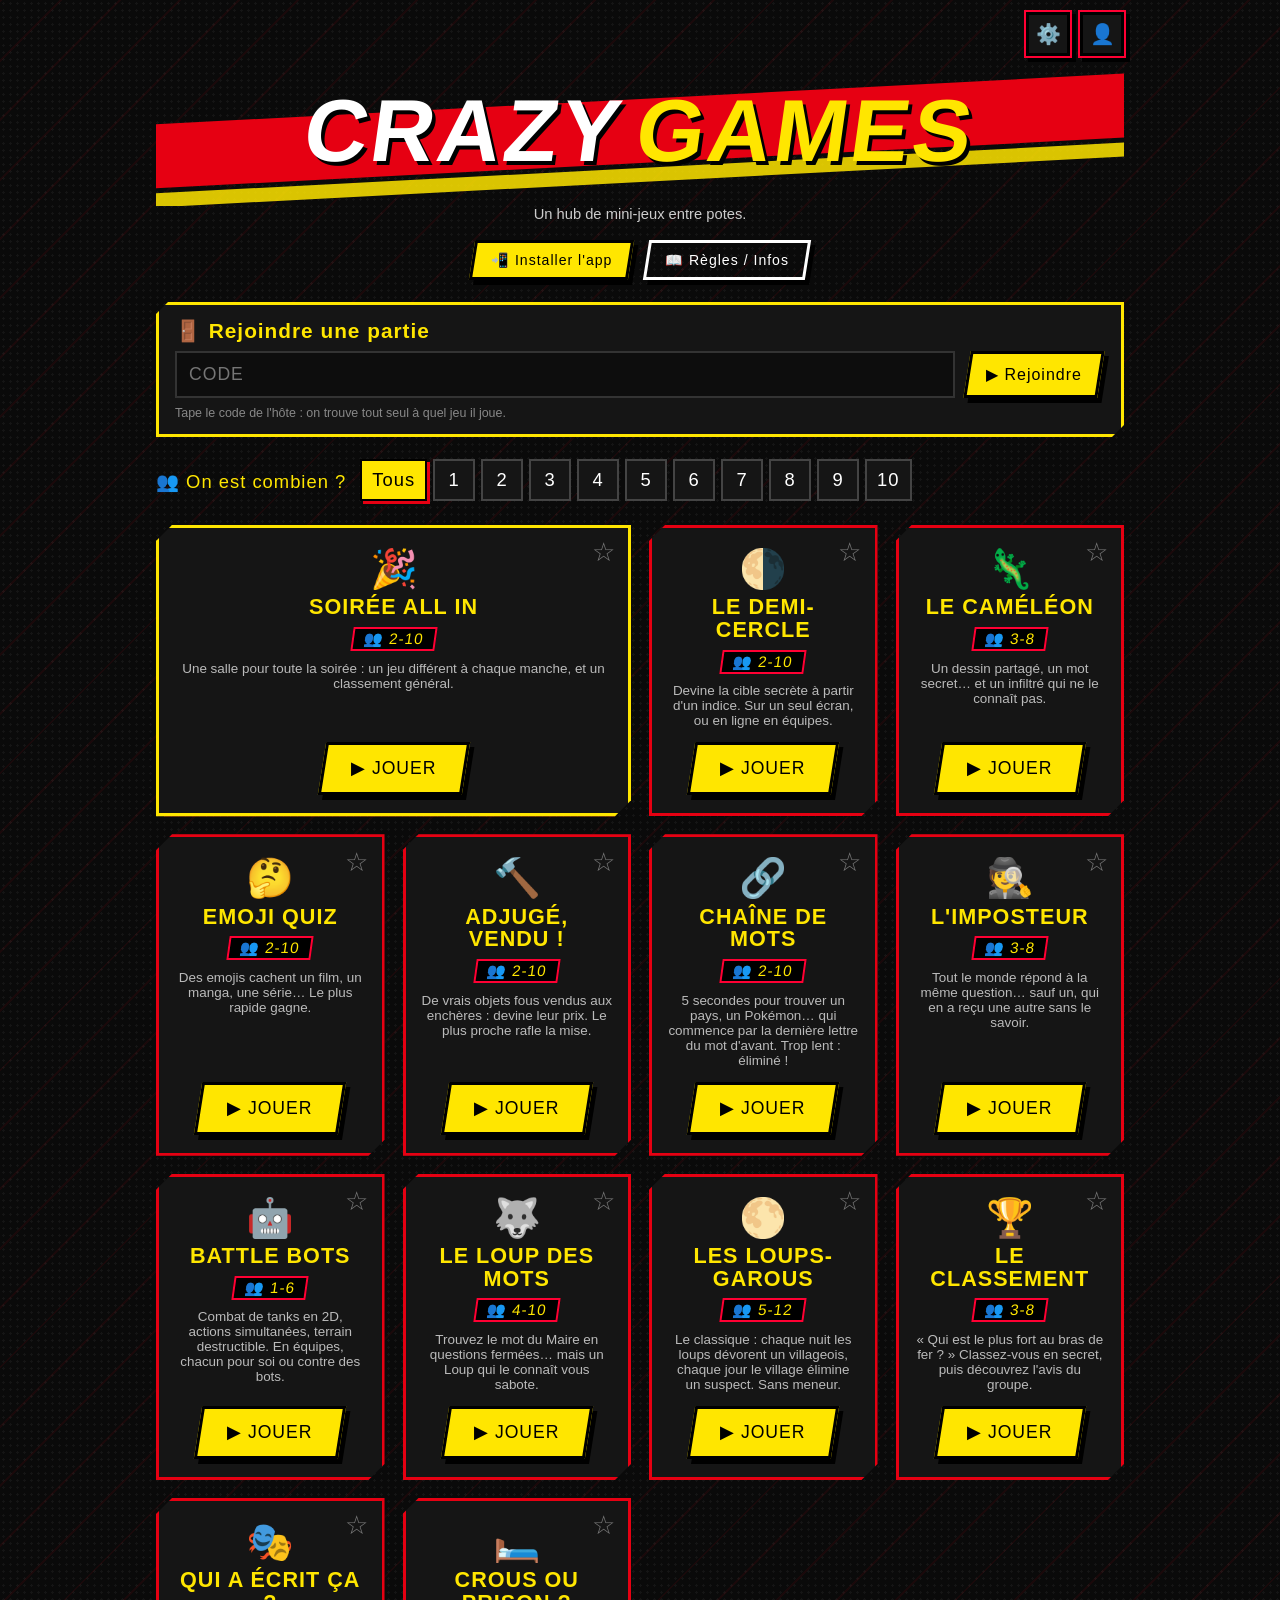
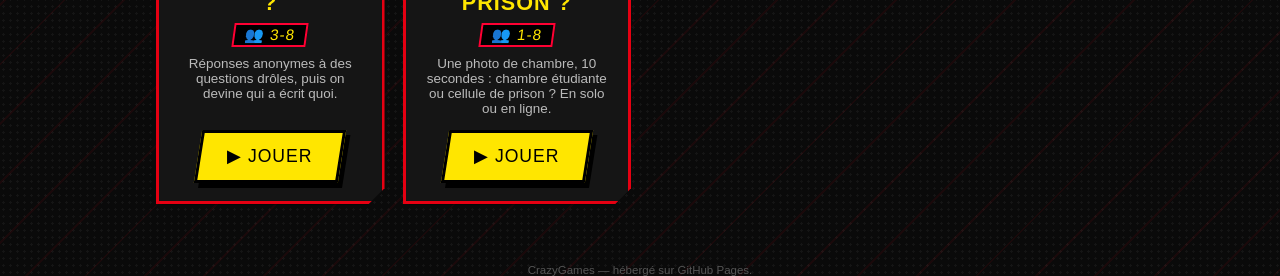
==== commit f0004aa4: "Nouveau jeu : Chaîne de mots (thèmes en français, 5 s par mot, éliminations), aussi en Soirée ; cach" ====
--- a/index.html
+++ b/index.html
@@ -21,7 +21,7 @@
 <link href="https://fonts.googleapis.com/css2?family=Bebas+Neue&family=Permanent+Marker&family=Oswald:wght@400;500;600;700&display=swap" rel="stylesheet">
 <!-- ?v= : à augmenter à chaque mise à jour, pour que le navigateur ne mélange
      jamais d'anciens fichiers en cache avec les nouveaux. -->
-<link rel="stylesheet" href="css/style.css?v=54">
+<link rel="stylesheet" href="css/style.css?v=59">
 </head>
 <body>
 
@@ -32,8 +32,8 @@
   <button id="introSkip" type="button" tabindex="-1"><span>PASSER ▶</span></button>
   <div id="introSoundHint">🔊 Touche l'écran pour le son</div>
 </div>
-<script src="js/audio.js?v=54"></script>
-<script src="js/intro.js?v=54"></script>
+<script src="js/audio.js?v=59"></script>
+<script src="js/intro.js?v=59"></script>
 
 <!-- ================= HUB ================= -->
 <div id="view-hub" class="view active">
@@ -118,6 +118,13 @@
         <p>De vrais objets fous vendus aux enchères : devine leur prix. Le plus proche rafle la mise.</p>
         <button class="btn yellow" id="playEnchereBtn" aria-label="Jouer : Adjugé, vendu !"><span>▶ JOUER</span></button>
       </div>
+      <div class="game-card available" data-min="2" data-max="10">
+        <div class="game-card-icon" aria-hidden="true">🔗</div>
+        <h3>CHAÎNE DE MOTS</h3>
+        <span class="game-pill" title="Nombre de joueurs">👥 2-10</span>
+        <p>5 secondes pour trouver un pays, un Pokémon… qui commence par la dernière lettre du mot d'avant. Trop lent : éliminé !</p>
+        <button class="btn yellow" id="playChaineBtn" aria-label="Jouer : Chaîne de mots"><span>▶ JOUER</span></button>
+      </div>
       <div class="game-card available" data-min="3" data-max="8">
         <div class="game-card-icon" aria-hidden="true">🕵️</div>
         <h3>L'IMPOSTEUR</h3>
@@ -984,6 +991,113 @@
         <div class="btn-row center" style="margin-top:16px;">
           <button class="btn yellow" id="adjReplayBtn" style="display:none;"><span>🔁 Rejouer (mêmes joueurs)</span></button>
           <span class="waiting-label" id="adjOverWait" style="display:none;">⏳ En attente de l'hôte...</span>
+        </div>
+      </div>
+    </section>
+  </div>
+</div>
+
+<!-- ================= CHAÎNE DE MOTS ================= -->
+<div id="view-chaine" class="view">
+  <div class="hub-return-bar">
+    <button class="btn ghost small" id="chnHubReturnBtn"><span>🏠 Retour au Hub</span></button>
+  </div>
+  <div style="max-width:900px;margin:0 auto;padding:0 16px 60px;">
+    <div class="topbar">
+      <div class="logo-block">
+        <div class="logo"><span>CHAÎNE <em>DE MOTS</em></span></div>
+        <div class="badge-round" id="chnRoundBadge" style="display:none;">MANCHE 1</div>
+      </div>
+      <div class="net-status offline" id="chnNetStatus"><span class="net-dot"></span><span class="net-label">HORS LIGNE</span></div>
+    </div>
+    <div class="net-banner" id="chnNetBanner" role="status"><span id="chnNetBannerText"></span></div>
+
+    <section class="chn-screen active" id="chn-screen-online">
+      <div class="panel">
+        <h1 class="screen-title">CHAÎNE DE MOTS</h1>
+        <p class="subtitle">2 à 10 joueurs. Chacun son tour, tape un mot du thème qui commence par la dernière lettre du mot d'avant. Trop lent ou mot déjà dit : éliminé !</p>
+        <div class="btn-row"><button class="btn ghost small" id="chnRulesBtn"><span>📖 Règles du jeu</span></button></div>
+        <label for="chnName" style="margin-top:16px;">Ton nom</label>
+        <input type="text" id="chnName" placeholder="Ton pseudo" maxlength="18">
+      </div>
+      <div class="panel">
+        <h2 class="screen-title panel-title">🚪 REJOINDRE UNE SALLE</h2>
+        <label for="chnJoinCode">Code de la salle</label>
+        <div class="join-row">
+          <input type="text" id="chnJoinCode" data-enter="chnJoinRoomBtn" placeholder="Code" maxlength="20" style="text-transform:uppercase;" autocomplete="off" autocapitalize="characters" enterkeyhint="go">
+          <button class="btn yellow" id="chnJoinRoomBtn"><span>▶ Rejoindre</span></button>
+        </div>
+        <p class="theme-count join-hint">Ou ouvre le lien d'invitation / scanne le QR code de l'hôte.</p>
+      </div>
+      <div class="panel">
+        <h2 class="screen-title panel-title">🔑 CRÉER UNE SALLE</h2>
+        <label>Thème</label>
+        <div class="format-toggle chn-themes" id="chnThemeToggle">
+          <button class="btn ghost small format-opt active" data-theme="hasard"><span>🎲 Au hasard</span></button>
+          <button class="btn ghost small format-opt" data-theme="pays"><span>🌍 Pays</span></button>
+          <button class="btn ghost small format-opt" data-theme="animaux"><span>🐾 Animaux</span></button>
+          <button class="btn ghost small format-opt" data-theme="pokemon"><span>⚡ Pokémon</span></button>
+          <button class="btn ghost small format-opt" data-theme="marques"><span>🏷️ Marques</span></button>
+          <button class="btn ghost small format-opt" data-theme="fruits"><span>🥕 Fruits &amp; légumes</span></button>
+          <button class="btn ghost small format-opt" data-theme="villes"><span>🏙️ Villes de France</span></button>
+        </div>
+        <label>Temps par mot</label>
+        <div class="format-toggle" id="chnSpeedToggle">
+          <button class="btn ghost small format-opt active" data-ms="5000"><span>5 s</span></button>
+          <button class="btn ghost small format-opt" data-ms="8000"><span>8 s</span></button>
+          <button class="btn ghost small format-opt" data-ms="12000"><span>12 s</span></button>
+        </div>
+        <label>Nombre de manches</label>
+        <div class="format-toggle" id="chnMancheToggle">
+          <button class="btn ghost small format-opt" data-manches="1"><span>1</span></button>
+          <button class="btn ghost small format-opt active" data-manches="3"><span>3</span></button>
+          <button class="btn ghost small format-opt" data-manches="5"><span>5</span></button>
+        </div>
+        <label for="chnHostCode">Code de la salle (choisis-le, tes amis tapent le même)</label>
+        <input type="text" id="chnHostCode" data-room-code="chnCreateRoomBtn" placeholder="Ex : SOIREE-YASIN" maxlength="20" style="text-transform:uppercase;" autocomplete="off">
+        <div class="btn-row"><button class="btn yellow small" id="chnCreateRoomBtn"><span>Créer la salle</span></button></div>
+      </div>
+    </section>
+
+    <section class="chn-screen" id="chn-screen-lobby">
+      <div class="panel">
+        <span class="back-link" id="chnBackFromLobby">◀ Quitter la salle</span>
+        <h1 class="screen-title">LOBBY</h1>
+        <div class="room-code-display" id="chnCodeDisplay">------</div>
+        <div class="btn-row center">
+          <button class="btn ghost small" id="chnCopyCodeBtn"><span>📋 Copier le code</span></button>
+          <button class="btn ghost small" id="chnCopyLinkBtn"><span>🔗 Copier le lien</span></button>
+        </div>
+        <div class="cham-player-list" id="chnPlayerList"></div>
+        <p class="lobby-status" id="chnLobbyStatus">En attente de joueurs...</p>
+        <div class="btn-row center lobby-start"><button class="btn yellow" id="chnStartBtn" style="display:none;"><span>🎮 Lancer la partie</span></button></div>
+      </div>
+    </section>
+
+    <section class="chn-screen" id="chn-screen-play">
+      <div class="panel">
+        <div class="emo-cat" id="chnTheme"></div>
+        <div class="chn-letter" id="chnLetter"></div>
+        <div class="chn-turn" id="chnTurn"></div>
+        <div class="bots-timer" style="margin-bottom:12px;"><div class="bots-timer-fill" id="chnTimerFill"></div><span id="chnTimerText"></span></div>
+        <div class="loup-ask" id="chnInputBox">
+          <input type="text" id="chnInput" aria-label="Ton mot" maxlength="60" placeholder="Prépare ton mot…" autocomplete="off" autocorrect="off" autocapitalize="none" spellcheck="false" enterkeyhint="send">
+          <button class="btn yellow small" id="chnSendBtn"><span>Valider</span></button>
+        </div>
+        <p class="chn-note" id="chnNote"></p>
+        <div class="chn-chain" id="chnChain"></div>
+        <div class="cham-player-list" id="chnPlayers"></div>
+      </div>
+    </section>
+
+    <section class="chn-screen" id="chn-screen-over">
+      <div class="panel">
+        <h1 class="screen-title" style="text-align:center;">🏆 FIN DE LA PARTIE</h1>
+        <div class="end-winner-text" id="chnWinnerText"></div>
+        <div class="cls-podium" id="chnFinalList"></div>
+        <div class="btn-row center" style="margin-top:16px;">
+          <button class="btn yellow" id="chnReplayBtn" style="display:none;"><span>🔁 Rejouer (mêmes joueurs)</span></button>
+          <span class="waiting-label" id="chnOverWait" style="display:none;">⏳ En attente de l'hôte...</span>
         </div>
       </div>
     </section>
@@ -2220,6 +2334,27 @@
 </div>
 
 <!-- EMOJI QUIZ : règles et déconnexion -->
+<div class="modal-overlay" id="chnRulesModal">
+  <div class="modal-box">
+    <button class="modal-close" id="chnRulesModalClose" aria-label="Fermer">✕</button>
+    <h2 class="screen-title" style="font-size:1.6rem;">RÈGLES — CHAÎNE DE MOTS</h2>
+    <ol class="rules-list">
+      <li>Un thème est tiré (pays, animaux, Pokémon de 1re génération, marques, fruits &amp; légumes, villes de France), ou choisi par l'hôte.</li>
+      <li>Chacun son tour, tape un mot du thème qui commence par la <b>dernière lettre</b> du mot précédent. Ex. en Pays : Franc<b>e</b> → <b>E</b>spagn<b>e</b> → <b>É</b>gypte… Accents, tirets et majuscules ne comptent pas.</li>
+      <li>Tu as <b>5 secondes</b> (ou 8 / 12, au choix de l'hôte). Trop lent : <b>éliminé</b>. Mot <b>déjà dit</b> dans la manche : <b>éliminé</b>.</li>
+      <li>Un mot hors thème, mal écrit ou qui ne commence pas par la bonne lettre est juste refusé : retente tant qu'il te reste du temps.</li>
+      <li>S'il ne reste plus aucun mot avec la lettre demandée, le jeu en tire une nouvelle.</li>
+      <li><b>Points</b> : à chaque manche, 1 point par joueur éliminé avant toi ; le dernier debout en gagne un de plus. 1, 3 ou 5 manches.</li>
+    </ol>
+  </div>
+</div>
+<div class="modal-overlay" id="chnDisconnectModal">
+  <div class="modal-box" style="text-align:center;">
+    <h2 class="screen-title" style="font-size:1.6rem;">⚠ CONNEXION PERDUE</h2>
+    <p class="subtitle" id="chnDisconnectModalText">La connexion a été interrompue.</p>
+    <div class="btn-row center"><button class="btn yellow" id="chnDisconnectBackBtn"><span>◀ Retour au menu</span></button></div>
+  </div>
+</div>
 <div class="modal-overlay" id="adjRulesModal">
   <div class="modal-box">
     <button class="modal-close" id="adjRulesModalClose" aria-label="Fermer">✕</button>
@@ -2245,7 +2380,7 @@
     <button class="modal-close" id="emoRulesModalClose" aria-label="Fermer">✕</button>
     <h2 class="screen-title" style="font-size:1.6rem;">RÈGLES — EMOJI QUIZ</h2>
     <ol class="rules-list">
-      <li>Une suite d'emojis s'affiche, avec sa catégorie (film, manga, série, dessin animé, expression, lieu…). Plus de 200 devinettes !</li>
+      <li>Une suite d'emojis s'affiche, avec sa catégorie (film, manga, série, dessin animé, expression, lieu…). 200 devinettes !</li>
       <li>Tape ta réponse : autant d'essais que tu veux pendant 30 secondes. Pas besoin des accents ni de l'article, et une petite faute de frappe passe.</li>
       <li>À mi-temps, un <b>indice</b> donne la première lettre et le nombre de lettres de chaque mot.</li>
       <li><b>Points :</b> 100 pour le premier qui trouve, puis 80, 65, 55, 45… + jusqu'à 20 points de rapidité.</li>
@@ -2444,11 +2579,12 @@
     <h2 class="screen-title" style="font-size:1.6rem;">CRAZY GAMES</h2>
     <p class="subtitle">Un hub de mini-jeux gratuits hébergé sur GitHub Pages. Les parties passent en direct entre navigateurs ; seuls les comptes (facultatifs) sont stockés en ligne.</p>
     <ol class="rules-list">
-      <li><b>Soirée All in :</b> une seule salle pour toute la soirée, un jeu différent à chaque manche et un classement général. 2 à 10 joueurs en ligne.</li>
+      <li><b>Soirée All in :</b> une seule salle pour toute la soirée, un jeu différent à chaque manche (Loups-Garous compris dès 5 joueurs) et un classement général. 2 à 10 joueurs en ligne.</li>
       <li><b>Le Demi-Cercle :</b> jeu de déduction/estimation. Local (même écran), ou en ligne de 2 à 10 joueurs : 1 vs 1, 2 vs 2 ou équipes tournantes.</li>
       <li><b>Le Caméléon :</b> jeu de dessin partagé et de déduction sociale, 3 à 8 joueurs en ligne. Un mot secret, un infiltré, un vote final.</li>
       <li><b>Emoji Quiz :</b> des emojis cachent un film, une série, une expression… Le plus rapide à trouver marque le plus. 2 à 10 joueurs en ligne.</li>
       <li><b>Adjugé, vendu ! :</b> de vrais objets fous vendus aux enchères (toilettes en or, carte Pokémon…) : devine leur prix, le plus proche gagne. 2 à 10 joueurs en ligne.</li>
+      <li><b>Chaîne de mots :</b> chacun son tour, un mot du thème qui commence par la dernière lettre du précédent, en 5 secondes. Trop lent ou mot déjà dit : éliminé. 2 à 10 joueurs en ligne.</li>
       <li><b>L'Imposteur :</b> bluff et déduction, 3 à 8 joueurs en ligne. Une question (réponse en nombre ou en texte libre), et un joueur qui a reçu une autre question sans le savoir.</li>
       <li><b>Battle Bots :</b> combat de tanks en 2D sur terrain destructible, actions simultanées. 1 vs 1, 2 vs 2, chacun pour soi (jusqu'à 6) ou survie contre des bots (1 à 4), en ligne.</li>
       <li><b>Le Loup des mots :</b> questions fermées au Maire pour trouver son mot secret, avec un Loup caché qui sabote et un Voyant à protéger. 4 à 10 joueurs en ligne.</li>
@@ -2506,25 +2642,26 @@
 <!-- PeerJS 1.5.4, copie identique au paquet npm officiel (sha256 ad5d8870…36fe5) -->
 <script src="js/vendor/peerjs.min.js?v=1"></script>
 <script src="js/vendor/qrcode.js?v=1"></script>
-<script src="js/common.js?v=54"></script>
-<script src="js/net.js?v=54"></script>
-<script src="js/demicercle.js?v=54"></script>
-<script src="js/cameleon.js?v=54"></script>
-<script src="js/imposteur.js?v=54"></script>
-<script src="js/loup.js?v=54"></script>
-<script src="js/garou.js?v=54"></script>
-<script src="js/classement.js?v=54"></script>
-<script src="js/quiaecrit.js?v=54"></script>
-<script src="js/emoji.js?v=54"></script>
-<script src="js/enchere-photos.js?v=54"></script>
-<script src="js/enchere.js?v=54"></script>
-<script src="js/crousprison-photos.js?v=54"></script>
-<script src="js/crousprison.js?v=54"></script>
-<script src="js/bots-maps.js?v=54"></script>
-<script src="js/bots.js?v=54"></script>
-<script src="js/pwa.js?v=54"></script>
-<script src="js/party.js?v=54"></script>
-<script src="js/account.js?v=54"></script>
-<script src="js/hub.js?v=54"></script>
+<script src="js/common.js?v=59"></script>
+<script src="js/net.js?v=59"></script>
+<script src="js/demicercle.js?v=59"></script>
+<script src="js/cameleon.js?v=59"></script>
+<script src="js/imposteur.js?v=59"></script>
+<script src="js/loup.js?v=59"></script>
+<script src="js/garou.js?v=59"></script>
+<script src="js/classement.js?v=59"></script>
+<script src="js/quiaecrit.js?v=59"></script>
+<script src="js/emoji.js?v=59"></script>
+<script src="js/chaine.js?v=59"></script>
+<script src="js/enchere-photos.js?v=59"></script>
+<script src="js/enchere.js?v=59"></script>
+<script src="js/crousprison-photos.js?v=59"></script>
+<script src="js/crousprison.js?v=59"></script>
+<script src="js/bots-maps.js?v=59"></script>
+<script src="js/bots.js?v=59"></script>
+<script src="js/pwa.js?v=59"></script>
+<script src="js/party.js?v=59"></script>
+<script src="js/account.js?v=59"></script>
+<script src="js/hub.js?v=59"></script>
 </body>
 </html>
--- a/css/style.css
+++ b/css/style.css
@@ -1200,3 +1200,20 @@
 .adj-photo img{display:block;width:100%;height:clamp(180px,48vw,300px);object-fit:contain;background:#0d0d0d;border:3px solid #000;box-shadow:5px 5px 0 #000;}
 .adj-photo figcaption{font-size:0.68rem;color:#777;margin-top:4px;}
 .adj-photo figcaption a{color:#999;}
+
+/* ===== CHAÎNE DE MOTS ===== */
+.chn-screen{display:none;animation:fadeIn .35s ease;}
+.chn-screen.active{display:block;}
+.chn-themes{flex-wrap:wrap;}
+.chn-letter{text-align:center;font-family:var(--font-display);font-size:clamp(1.4rem,6vw,2rem);margin:6px 0 2px;}
+.chn-letter b{color:var(--yellow);font-size:1.5em;display:inline-block;min-width:1.2em;}
+.chn-turn{text-align:center;color:#ddd;margin-bottom:8px;font-size:1.05rem;}
+.chn-turn.me{color:#7cff6e;font-weight:bold;animation:chnPulse .8s ease-in-out infinite alternate;}
+@keyframes chnPulse{from{transform:scale(1);}to{transform:scale(1.06);}}
+#chnInputBox.waiting{opacity:.55;}
+.chn-note{text-align:center;color:#ffb3b3;min-height:1.2em;margin:6px 0;font-size:.95rem;}
+.chn-chain{display:flex;flex-wrap:wrap;gap:6px;justify-content:center;margin:10px 0 14px;}
+.chn-word{border:2px solid #555;border-radius:14px;padding:3px 10px;font-size:.95rem;background:#111;}
+.chn-word.last{background:#222;font-weight:bold;transform:scale(1.08);}
+.chn-word.bad{text-decoration:line-through;color:#ff6b6b;}
+.chn-more{color:#999;font-size:.85rem;align-self:center;}
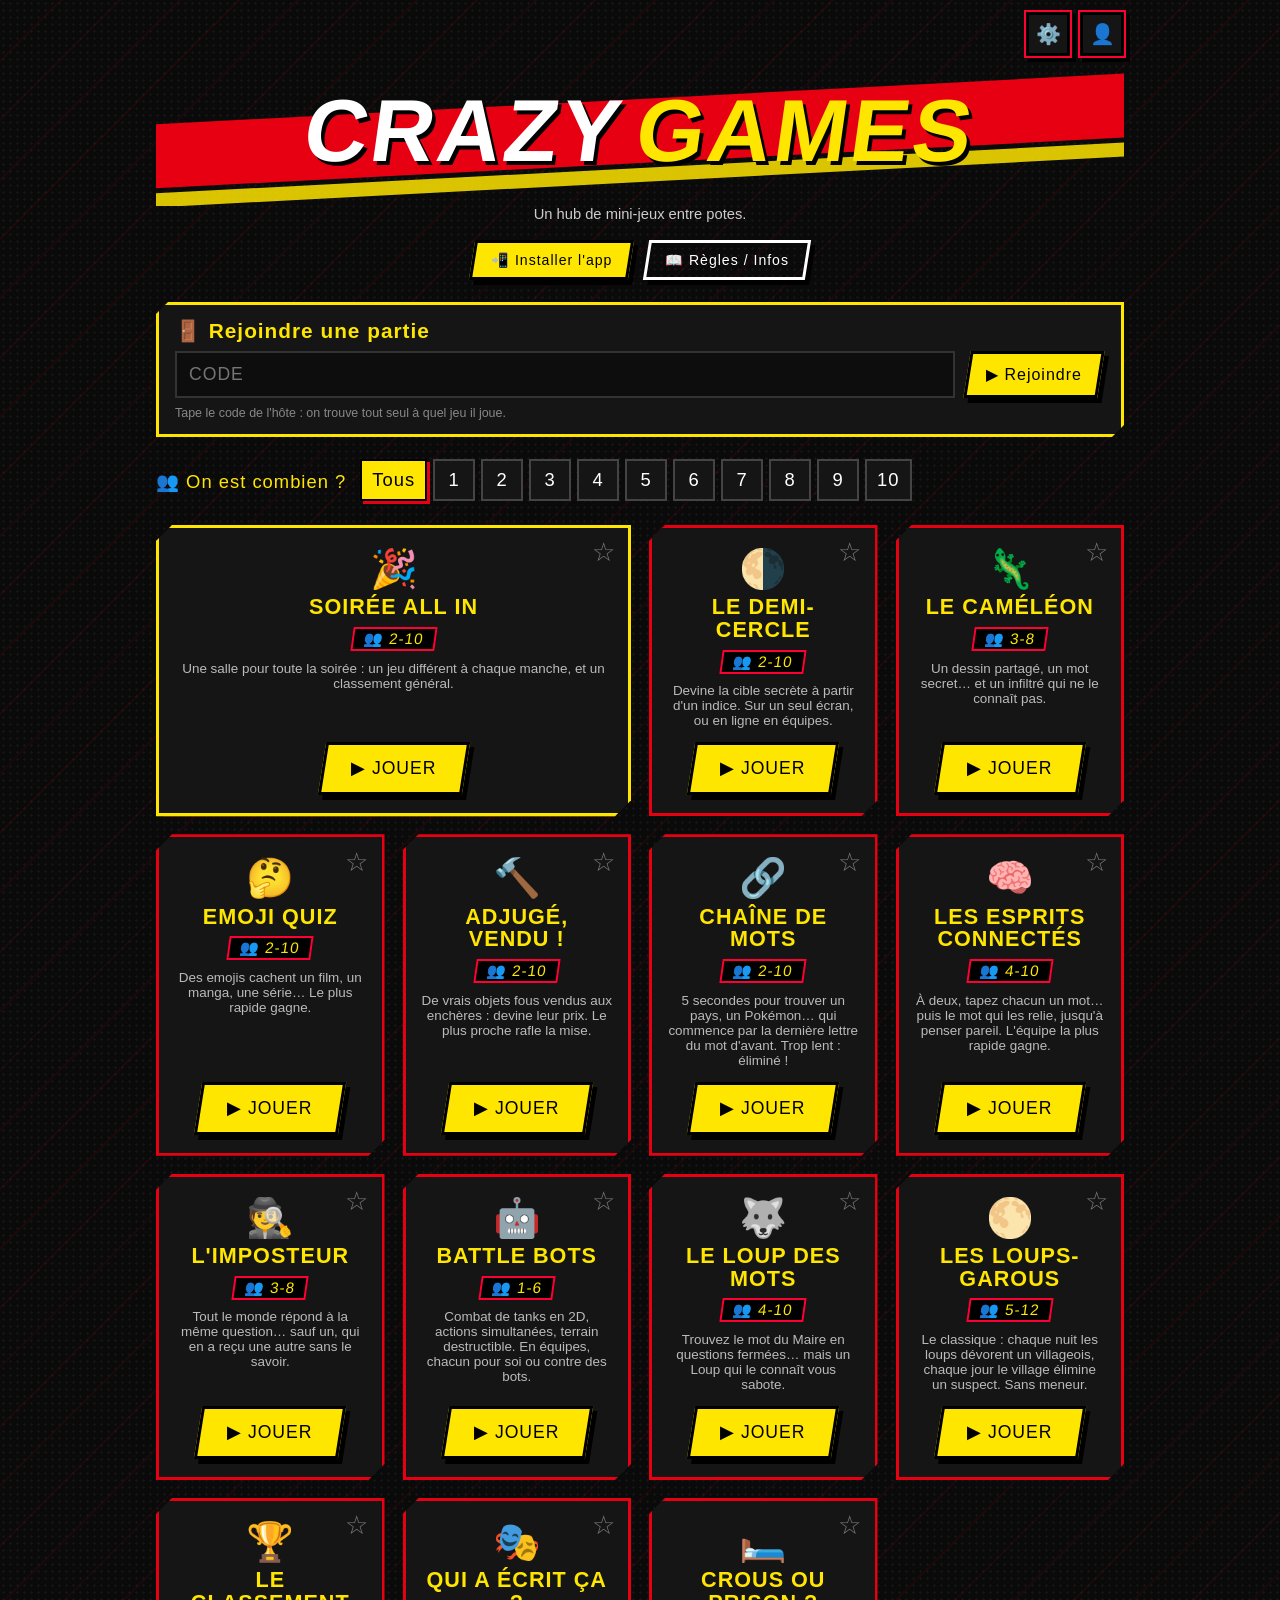
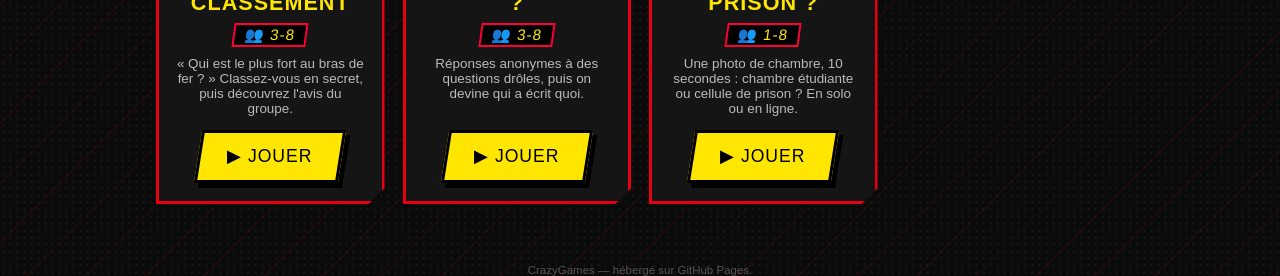
==== commit 82649770: "Nouveau jeu : Les Esprits connectés (équipes de 2, converger vers le même mot), aussi en Soirée Co-A" ====
--- a/index.html
+++ b/index.html
@@ -125,6 +125,13 @@
         <p>5 secondes pour trouver un pays, un Pokémon… qui commence par la dernière lettre du mot d'avant. Trop lent : éliminé !</p>
         <button class="btn yellow" id="playChaineBtn" aria-label="Jouer : Chaîne de mots"><span>▶ JOUER</span></button>
       </div>
+      <div class="game-card available" data-min="4" data-max="10">
+        <div class="game-card-icon" aria-hidden="true">🧠</div>
+        <h3>LES ESPRITS CONNECTÉS</h3>
+        <span class="game-pill" title="Nombre de joueurs">👥 4-10</span>
+        <p>À deux, tapez chacun un mot… puis le mot qui les relie, jusqu'à penser pareil. L'équipe la plus rapide gagne.</p>
+        <button class="btn yellow" id="playEspritsBtn" aria-label="Jouer : Les Esprits connectés"><span>▶ JOUER</span></button>
+      </div>
       <div class="game-card available" data-min="3" data-max="8">
         <div class="game-card-icon" aria-hidden="true">🕵️</div>
         <h3>L'IMPOSTEUR</h3>
@@ -1098,6 +1105,98 @@
         <div class="btn-row center" style="margin-top:16px;">
           <button class="btn yellow" id="chnReplayBtn" style="display:none;"><span>🔁 Rejouer (mêmes joueurs)</span></button>
           <span class="waiting-label" id="chnOverWait" style="display:none;">⏳ En attente de l'hôte...</span>
+        </div>
+      </div>
+    </section>
+  </div>
+</div>
+
+<!-- ================= LES ESPRITS CONNECTÉS ================= -->
+<div id="view-esprits" class="view">
+  <div class="hub-return-bar">
+    <button class="btn ghost small" id="espHubReturnBtn"><span>🏠 Retour au Hub</span></button>
+  </div>
+  <div style="max-width:900px;margin:0 auto;padding:0 16px 60px;">
+    <div class="topbar">
+      <div class="logo-block">
+        <div class="logo"><span>ESPRITS <em>CONNECTÉS</em></span></div>
+        <div class="badge-round" id="espRoundBadge" style="display:none;">MANCHE 1</div>
+      </div>
+      <div class="net-status offline" id="espNetStatus"><span class="net-dot"></span><span class="net-label">HORS LIGNE</span></div>
+    </div>
+    <div class="net-banner" id="espNetBanner" role="status"><span id="espNetBannerText"></span></div>
+
+    <section class="esp-screen active" id="esp-screen-online">
+      <div class="panel">
+        <h1 class="screen-title">LES ESPRITS CONNECTÉS</h1>
+        <p class="subtitle">4 à 10 joueurs, par équipes de 2. Tapez un mot chacun en même temps, puis le mot qui relie vos deux mots… jusqu'à taper le même ! L'équipe la plus rapide gagne.</p>
+        <div class="btn-row"><button class="btn ghost small" id="espRulesBtn"><span>📖 Règles du jeu</span></button></div>
+        <label for="espName" style="margin-top:16px;">Ton nom</label>
+        <input type="text" id="espName" placeholder="Ton pseudo" maxlength="18">
+      </div>
+      <div class="panel">
+        <h2 class="screen-title panel-title">🚪 REJOINDRE UNE SALLE</h2>
+        <label for="espJoinCode">Code de la salle</label>
+        <div class="join-row">
+          <input type="text" id="espJoinCode" data-enter="espJoinRoomBtn" placeholder="Code" maxlength="20" style="text-transform:uppercase;" autocomplete="off" autocapitalize="characters" enterkeyhint="go">
+          <button class="btn yellow" id="espJoinRoomBtn"><span>▶ Rejoindre</span></button>
+        </div>
+        <p class="theme-count join-hint">Ou ouvre le lien d'invitation / scanne le QR code de l'hôte.</p>
+      </div>
+      <div class="panel">
+        <h2 class="screen-title panel-title">🔑 CRÉER UNE SALLE</h2>
+        <label>Nombre de manches (nouvelles équipes à chaque manche)</label>
+        <div class="format-toggle" id="espMancheToggle">
+          <button class="btn ghost small format-opt" data-manches="1"><span>1</span></button>
+          <button class="btn ghost small format-opt active" data-manches="3"><span>3</span></button>
+          <button class="btn ghost small format-opt" data-manches="5"><span>5</span></button>
+        </div>
+        <label for="espHostCode">Code de la salle (choisis-le, tes amis tapent le même)</label>
+        <input type="text" id="espHostCode" data-room-code="espCreateRoomBtn" placeholder="Ex : SOIREE-YASIN" maxlength="20" style="text-transform:uppercase;" autocomplete="off">
+        <div class="btn-row"><button class="btn yellow small" id="espCreateRoomBtn"><span>Créer la salle</span></button></div>
+      </div>
+    </section>
+
+    <section class="esp-screen" id="esp-screen-lobby">
+      <div class="panel">
+        <span class="back-link" id="espBackFromLobby">◀ Quitter la salle</span>
+        <h1 class="screen-title">LOBBY</h1>
+        <div class="room-code-display" id="espCodeDisplay">------</div>
+        <div class="btn-row center">
+          <button class="btn ghost small" id="espCopyCodeBtn"><span>📋 Copier le code</span></button>
+          <button class="btn ghost small" id="espCopyLinkBtn"><span>🔗 Copier le lien</span></button>
+        </div>
+        <div class="cham-player-list" id="espPlayerList"></div>
+        <p class="lobby-status" id="espLobbyStatus">En attente de joueurs...</p>
+        <div class="btn-row center lobby-start"><button class="btn yellow" id="espStartBtn" style="display:none;"><span>🎮 Lancer la partie</span></button></div>
+      </div>
+    </section>
+
+    <section class="esp-screen" id="esp-screen-play">
+      <div class="panel">
+        <div class="emo-cat" id="espTeamName"></div>
+        <p class="esp-prompt" id="espPrompt"></p>
+        <div class="bots-timer" style="margin-bottom:12px;"><div class="bots-timer-fill" id="espTimerFill"></div><span id="espTimerText"></span></div>
+        <div class="loup-ask" id="espInputBox">
+          <input type="text" id="espInput" aria-label="Ton mot" maxlength="30" placeholder="Ton mot…" autocomplete="off" autocorrect="off" autocapitalize="none" spellcheck="false" enterkeyhint="send">
+          <button class="btn yellow small" id="espSendBtn"><span>Valider</span></button>
+        </div>
+        <p class="emo-mine" id="espMine"></p>
+        <p class="chn-note" id="espNote"></p>
+        <div class="esp-hist" id="espHist"></div>
+        <div id="espResults" hidden></div>
+        <div class="esp-teams" id="espTeams"></div>
+      </div>
+    </section>
+
+    <section class="esp-screen" id="esp-screen-over">
+      <div class="panel">
+        <h1 class="screen-title" style="text-align:center;">🏆 FIN DE LA PARTIE</h1>
+        <div class="end-winner-text" id="espWinnerText"></div>
+        <div class="cls-podium" id="espFinalList"></div>
+        <div class="btn-row center" style="margin-top:16px;">
+          <button class="btn yellow" id="espReplayBtn" style="display:none;"><span>🔁 Rejouer (mêmes joueurs)</span></button>
+          <span class="waiting-label" id="espOverWait" style="display:none;">⏳ En attente de l'hôte...</span>
         </div>
       </div>
     </section>
@@ -2355,6 +2454,27 @@
     <div class="btn-row center"><button class="btn yellow" id="chnDisconnectBackBtn"><span>◀ Retour au menu</span></button></div>
   </div>
 </div>
+<div class="modal-overlay" id="espRulesModal">
+  <div class="modal-box">
+    <button class="modal-close" id="espRulesModalClose" aria-label="Fermer">✕</button>
+    <h2 class="screen-title" style="font-size:1.6rem;">RÈGLES — LES ESPRITS CONNECTÉS</h2>
+    <ol class="rules-list">
+      <li>Les joueurs sont répartis au hasard en <b>équipes de 2</b> (une équipe de 3 si vous êtes impairs). Toutes les équipes jouent en même temps.</li>
+      <li><b>Essai 1</b> : chacun tape un mot, n'importe lequel, sans se concerter. Les mots ne sont dévoilés que quand toute l'équipe a validé.</li>
+      <li><b>Essais suivants</b> : chacun tape le mot qui relie le mieux les deux mots précédents. Ex. : <i>pomme</i> / <i>voiture</i> → <i>rouge</i> / <i>vitesse</i> → <i>Ferrari</i> / <i>Ferrari</i> ✨</li>
+      <li>Dès que vous tapez <b>le même mot</b>, vous êtes connectés ! Accents, majuscules, article et pluriel ne comptent pas. Un mot déjà dit par l'équipe est refusé.</li>
+      <li>30 secondes par essai, 10 essais maximum. L'équipe connectée en le moins d'essais (puis le plus vite) gagne : 10 points chacun, puis 6, 4, 3, 2.</li>
+      <li>Nouvelles équipes à chaque manche (1, 3 ou 5 manches). Le plus gros total gagne.</li>
+    </ol>
+  </div>
+</div>
+<div class="modal-overlay" id="espDisconnectModal">
+  <div class="modal-box" style="text-align:center;">
+    <h2 class="screen-title" style="font-size:1.6rem;">⚠ CONNEXION PERDUE</h2>
+    <p class="subtitle" id="espDisconnectModalText">La connexion a été interrompue.</p>
+    <div class="btn-row center"><button class="btn yellow" id="espDisconnectBackBtn"><span>◀ Retour au menu</span></button></div>
+  </div>
+</div>
 <div class="modal-overlay" id="adjRulesModal">
   <div class="modal-box">
     <button class="modal-close" id="adjRulesModalClose" aria-label="Fermer">✕</button>
@@ -2585,6 +2705,7 @@
       <li><b>Emoji Quiz :</b> des emojis cachent un film, une série, une expression… Le plus rapide à trouver marque le plus. 2 à 10 joueurs en ligne.</li>
       <li><b>Adjugé, vendu ! :</b> de vrais objets fous vendus aux enchères (toilettes en or, carte Pokémon…) : devine leur prix, le plus proche gagne. 2 à 10 joueurs en ligne.</li>
       <li><b>Chaîne de mots :</b> chacun son tour, un mot du thème qui commence par la dernière lettre du précédent, en 5 secondes. Trop lent ou mot déjà dit : éliminé. 2 à 10 joueurs en ligne.</li>
+      <li><b>Les Esprits connectés :</b> par équipes de 2, chacun tape un mot en même temps, puis le mot qui relie les deux précédents, jusqu'à taper le même. L'équipe la plus rapide gagne. 4 à 10 joueurs en ligne.</li>
       <li><b>L'Imposteur :</b> bluff et déduction, 3 à 8 joueurs en ligne. Une question (réponse en nombre ou en texte libre), et un joueur qui a reçu une autre question sans le savoir.</li>
       <li><b>Battle Bots :</b> combat de tanks en 2D sur terrain destructible, actions simultanées. 1 vs 1, 2 vs 2, chacun pour soi (jusqu'à 6) ou survie contre des bots (1 à 4), en ligne.</li>
       <li><b>Le Loup des mots :</b> questions fermées au Maire pour trouver son mot secret, avec un Loup caché qui sabote et un Voyant à protéger. 4 à 10 joueurs en ligne.</li>
@@ -2653,6 +2774,7 @@
 <script src="js/quiaecrit.js?v=59"></script>
 <script src="js/emoji.js?v=59"></script>
 <script src="js/chaine.js?v=59"></script>
+<script src="js/esprits.js?v=59"></script>
 <script src="js/enchere-photos.js?v=59"></script>
 <script src="js/enchere.js?v=59"></script>
 <script src="js/crousprison-photos.js?v=59"></script>
--- a/css/style.css
+++ b/css/style.css
@@ -1217,3 +1217,25 @@
 .chn-word.last{background:#222;font-weight:bold;transform:scale(1.08);}
 .chn-word.bad{text-decoration:line-through;color:#ff6b6b;}
 .chn-more{color:#999;font-size:.85rem;align-self:center;}
+
+/* ===== LES ESPRITS CONNECTÉS ===== */
+.esp-screen{display:none;animation:fadeIn .35s ease;}
+.esp-screen.active{display:block;}
+.esp-prompt{text-align:center;font-size:1.15rem;margin:8px 0 12px;}
+.esp-prompt b{color:var(--yellow);}
+#espInputBox[hidden],#espResults[hidden]{display:none;}
+.esp-hist{display:flex;flex-direction:column;gap:6px;margin:10px 0;}
+.esp-hist-row{display:flex;align-items:center;justify-content:center;gap:6px;flex-wrap:wrap;}
+.esp-hist-row.same .esp-word{background:#123d12;border-color:#7cff6e !important;}
+.esp-hist-n{color:#888;font-size:.8rem;min-width:1.4em;text-align:right;}
+.esp-word{border:2px solid #555;border-radius:14px;padding:3px 10px;background:#111;}
+.esp-word i{color:#888;}
+.esp-vs{color:#888;font-weight:bold;}
+.esp-teams{display:flex;flex-direction:column;gap:6px;margin-top:14px;}
+.esp-team-row{display:flex;justify-content:space-between;align-items:center;gap:8px;border:1px solid #333;border-radius:8px;padding:6px 10px;}
+.esp-team-row.me{border-color:var(--yellow);}
+.esp-res{border:1px solid #333;border-radius:10px;padding:8px 10px;margin:8px 0;}
+.esp-res.me{border-color:var(--yellow);}
+.esp-res-head{display:flex;justify-content:space-between;gap:8px;margin-bottom:6px;}
+.esp-team-row>span:first-child{display:flex;align-items:center;gap:4px;flex-wrap:wrap;}
+.esp-team-row .cham-player-dot{display:inline-block;width:14px;height:14px;}
